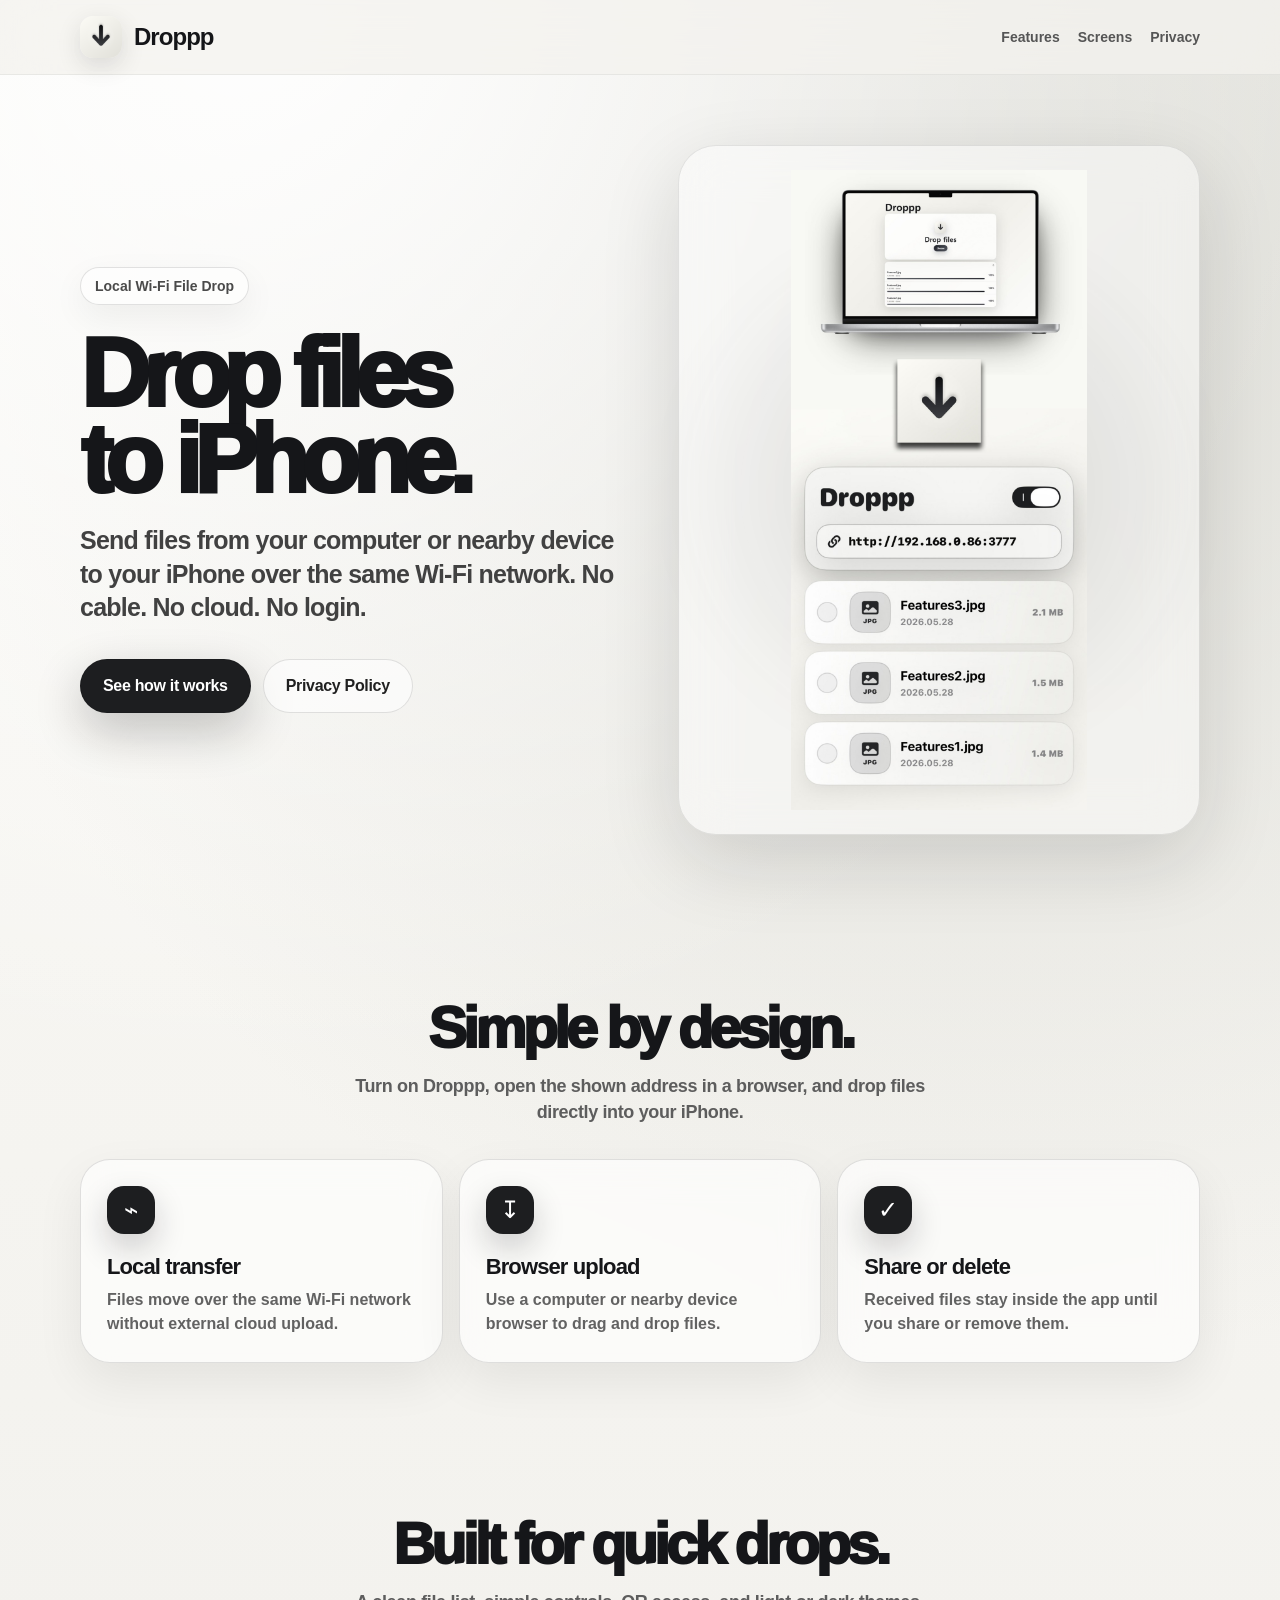
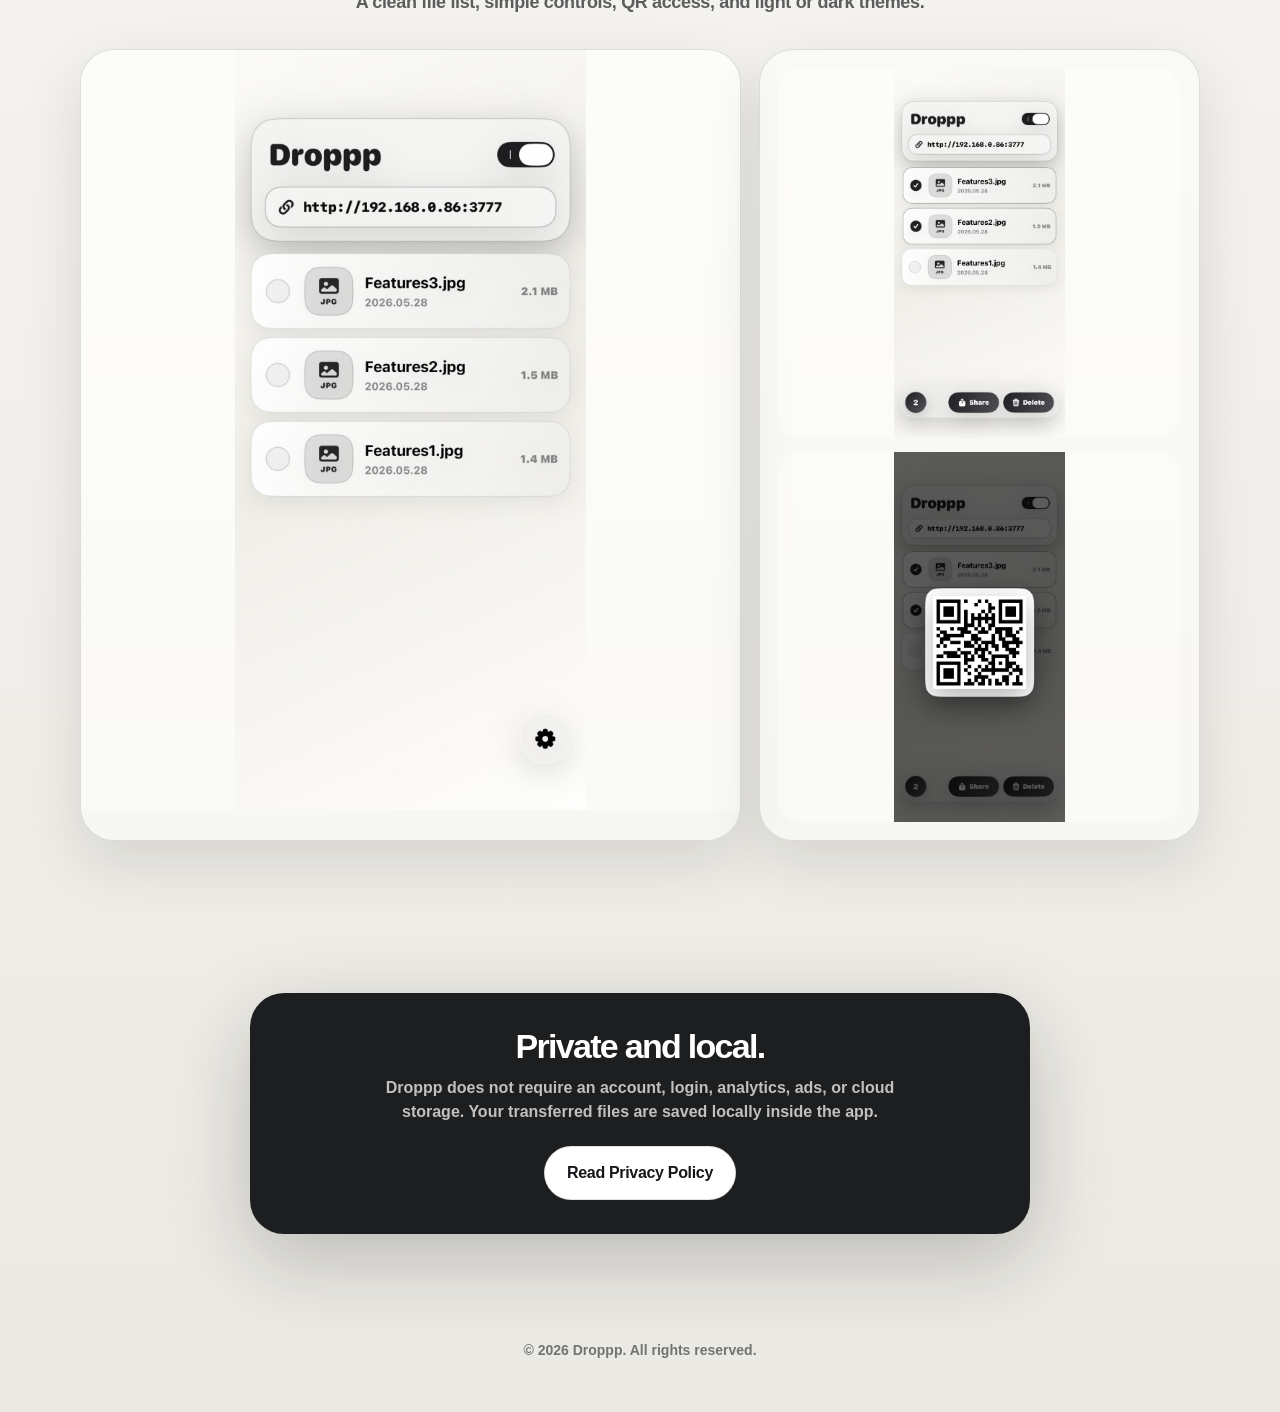
==== index.html @ 36c91e5b "Add files via upload" ====
<!DOCTYPE html>
<html lang="en">
<head>
  <meta charset="UTF-8" />
  <meta name="viewport" content="width=device-width, initial-scale=1.0" />
  <title>Droppp - Local Wi-Fi File Drop</title>
  <meta name="description" content="Droppp lets you drop files from your computer to your iPhone over local Wi-Fi. No cable, no cloud, no login." />
  <link rel="icon" href="favicon.png" />
  <style>
    :root {
      --bg: #f3f2ee;
      --ink: #151619;
      --muted: #737373;
      --card: rgba(255,255,255,.62);
      --line: rgba(20,20,20,.12);
      --shadow: 0 26px 80px rgba(20,20,20,.14);
      --dark: #1d1e20;
    }

    * {
      box-sizing: border-box;
    }

    body {
      margin: 0;
      font-family: -apple-system, BlinkMacSystemFont, "SF Pro Display", "Segoe UI", sans-serif;
      color: var(--ink);
      background:
        radial-gradient(circle at 20% 0%, rgba(255,255,255,.95), transparent 34%),
        radial-gradient(circle at 80% 8%, rgba(218,218,212,.9), transparent 38%),
        linear-gradient(180deg, #faf9f5 0%, var(--bg) 54%, #ebe9e3 100%);
      overflow-x: hidden;
    }

    a {
      color: inherit;
      text-decoration: none;
    }

    .wrap {
      width: min(1120px, calc(100% - 36px));
      margin: 0 auto;
    }

    header {
      position: sticky;
      top: 0;
      z-index: 10;
      backdrop-filter: blur(24px);
      background: rgba(243,242,238,.74);
      border-bottom: 1px solid rgba(20,20,20,.06);
    }

    .nav {
      height: 74px;
      display: flex;
      align-items: center;
      justify-content: space-between;
    }

    .brand {
      display: flex;
      align-items: center;
      gap: 12px;
      font-weight: 900;
      letter-spacing: -0.04em;
      font-size: 24px;
    }

    .brand img {
      width: 42px;
      height: 42px;
      border-radius: 13px;
      box-shadow: 0 8px 24px rgba(0,0,0,.12);
    }

    .navlinks {
      display: flex;
      gap: 18px;
      color: #555;
      font-size: 14px;
      font-weight: 700;
    }

    .hero {
      min-height: calc(100vh - 74px);
      display: grid;
      grid-template-columns: 1.02fr .98fr;
      align-items: center;
      gap: 54px;
      padding: 70px 0 88px;
    }

    .badge {
      display: inline-flex;
      align-items: center;
      gap: 8px;
      padding: 10px 14px;
      border: 1px solid var(--line);
      border-radius: 999px;
      background: rgba(255,255,255,.54);
      box-shadow: 0 12px 34px rgba(0,0,0,.06);
      color: #4a4a4a;
      font-weight: 800;
      font-size: 14px;
    }

    h1 {
      margin: 26px 0 20px;
      font-size: clamp(48px, 8vw, 96px);
      line-height: .9;
      letter-spacing: -0.08em;
      font-weight: 950;
    }

    .lead {
      margin: 0;
      max-width: 570px;
      font-size: clamp(19px, 2.3vw, 25px);
      line-height: 1.35;
      letter-spacing: -0.03em;
      color: #414141;
      font-weight: 760;
    }

    .hero-actions {
      display: flex;
      flex-wrap: wrap;
      gap: 12px;
      margin-top: 34px;
    }

    .button {
      display: inline-flex;
      align-items: center;
      justify-content: center;
      min-height: 54px;
      padding: 0 22px;
      border-radius: 999px;
      font-weight: 900;
      letter-spacing: -0.02em;
      border: 1px solid var(--line);
    }

    .button.primary {
      background: var(--dark);
      color: white;
      box-shadow: 0 18px 48px rgba(20,20,20,.24);
    }

    .button.secondary {
      background: rgba(255,255,255,.58);
      color: #202020;
    }

    .device-card {
      position: relative;
      border-radius: 38px;
      background: rgba(255,255,255,.42);
      border: 1px solid rgba(20,20,20,.1);
      box-shadow: var(--shadow);
      padding: 24px;
      backdrop-filter: blur(24px);
    }

    .device-card::before {
      content: "";
      position: absolute;
      inset: -24px;
      background: radial-gradient(circle, rgba(40,40,40,.13), transparent 60%);
      z-index: -1;
      filter: blur(18px);
    }

    .device-card img {
      display: block;
      width: 100%;
      max-height: 640px;
      object-fit: contain;
      border-radius: 28px;
    }

    .section {
      padding: 76px 0;
    }

    .section-title {
      margin: 0 0 16px;
      text-align: center;
      font-size: clamp(34px, 5vw, 58px);
      line-height: 1;
      letter-spacing: -0.07em;
      font-weight: 950;
    }

    .section-sub {
      margin: 0 auto 34px;
      text-align: center;
      max-width: 620px;
      color: #5d5d5d;
      font-size: 18px;
      line-height: 1.45;
      font-weight: 650;
      letter-spacing: -0.02em;
    }

    .features {
      display: grid;
      grid-template-columns: repeat(3, 1fr);
      gap: 16px;
      margin-top: 34px;
    }

    .feature {
      padding: 26px;
      border-radius: 30px;
      background: var(--card);
      border: 1px solid var(--line);
      box-shadow: 0 18px 48px rgba(0,0,0,.07);
      backdrop-filter: blur(18px);
    }

    .feature .icon {
      width: 48px;
      height: 48px;
      display: grid;
      place-items: center;
      border-radius: 17px;
      background: var(--dark);
      color: white;
      font-size: 24px;
      margin-bottom: 20px;
      box-shadow: 0 14px 32px rgba(20,20,20,.2);
    }

    .feature h3 {
      margin: 0 0 8px;
      font-size: 22px;
      letter-spacing: -0.04em;
    }

    .feature p {
      margin: 0;
      color: #626262;
      line-height: 1.48;
      font-weight: 600;
    }

    .showcase {
      display: grid;
      grid-template-columns: 1.2fr .8fr;
      gap: 18px;
      align-items: stretch;
    }

    .showcase-main,
    .phone-stack {
      border-radius: 34px;
      background: rgba(255,255,255,.54);
      border: 1px solid var(--line);
      box-shadow: 0 22px 60px rgba(0,0,0,.11);
      overflow: hidden;
    }

    .showcase-main img {
      display: block;
      width: 100%;
      height: auto;
      max-height: 760px;
      object-fit: contain;
      object-position: center;
      background: rgba(255,255,255,.38);
    }

    .phone-stack {
      padding: 18px;
      display: grid;
      gap: 14px;
    }

    .phone-stack img {
      width: 100%;
      height: auto;
      max-height: 370px;
      object-fit: contain;
      object-position: center;
      border-radius: 24px;
      display: block;
      background: rgba(255,255,255,.38);
    }

    .privacy-card {
      max-width: 780px;
      margin: 0 auto;
      padding: 34px;
      border-radius: 34px;
      background: var(--dark);
      color: white;
      text-align: center;
      box-shadow: 0 26px 80px rgba(20,20,20,.22);
    }

    .privacy-card h2 {
      margin: 0 0 10px;
      font-size: 34px;
      letter-spacing: -0.05em;
    }

    .privacy-card p {
      margin: 0 auto 22px;
      color: rgba(255,255,255,.72);
      max-width: 560px;
      line-height: 1.5;
      font-weight: 650;
    }

    .privacy-card .button {
      background: white;
      color: #151619;
    }

    footer {
      padding: 32px 0 54px;
      color: #737373;
      text-align: center;
      font-weight: 650;
      font-size: 14px;
    }

    @media (max-width: 860px) {
      .hero,
      .showcase {
        grid-template-columns: 1fr;
      }

      .hero {
        padding: 44px 0 58px;
        gap: 28px;
      }

      .device-card {
        padding: 14px;
        border-radius: 28px;
      }

      .device-card img {
        max-height: 520px;
        border-radius: 22px;
      }

      .features {
        grid-template-columns: 1fr;
      }

      .showcase-main,
      .phone-stack {
        border-radius: 28px;
      }

      .showcase-main img {
        max-height: 620px;
      }

      .phone-stack {
        padding: 12px;
      }

      .phone-stack img {
        max-height: 320px;
        border-radius: 20px;
      }

      .navlinks {
        display: none;
      }
    }

    @media (max-width: 520px) {
      .wrap {
        width: min(100% - 24px, 1120px);
      }

      .nav {
        height: 64px;
      }

      .brand {
        font-size: 22px;
      }

      .brand img {
        width: 38px;
        height: 38px;
      }

      .hero {
        min-height: auto;
      }

      .lead {
        font-size: 18px;
      }

      .hero-actions {
        gap: 10px;
      }

      .button {
        width: 100%;
      }

      .section {
        padding: 52px 0;
      }

      .feature {
        padding: 22px;
        border-radius: 24px;
      }

      .device-card img {
        max-height: 430px;
      }

      .showcase-main img {
        max-height: 520px;
      }

      .phone-stack img {
        max-height: 260px;
      }

      .privacy-card {
        padding: 28px 22px;
        border-radius: 28px;
      }
    }
  </style>
</head>
<body>
  <header>
    <nav class="wrap nav">
      <a class="brand" href="#">
        <img src="app-icon.png" alt="Droppp app icon" />
        <span>Droppp</span>
      </a>
      <div class="navlinks">
        <a href="#features">Features</a>
        <a href="#screens">Screens</a>
        <a href="privacy.html">Privacy</a>
      </div>
    </nav>
  </header>

  <main>
    <section class="wrap hero">
      <div>
        <div class="badge">Local Wi‑Fi File Drop</div>
        <h1>Drop files<br />to iPhone.</h1>
        <p class="lead">Send files from your computer or nearby device to your iPhone over the same Wi‑Fi network. No cable. No cloud. No login.</p>
        <div class="hero-actions">
          <a class="button primary" href="#screens">See how it works</a>
          <a class="button secondary" href="privacy.html">Privacy Policy</a>
        </div>
      </div>
      <div class="device-card">
        <img src="main.jpg" alt="Droppp web browser to iPhone transfer preview" />
      </div>
    </section>

    <section id="features" class="wrap section">
      <h2 class="section-title">Simple by design.</h2>
      <p class="section-sub">Turn on Droppp, open the shown address in a browser, and drop files directly into your iPhone.</p>

      <div class="features">
        <article class="feature">
          <div class="icon">⌁</div>
          <h3>Local transfer</h3>
          <p>Files move over the same Wi‑Fi network without external cloud upload.</p>
        </article>
        <article class="feature">
          <div class="icon">↧</div>
          <h3>Browser upload</h3>
          <p>Use a computer or nearby device browser to drag and drop files.</p>
        </article>
        <article class="feature">
          <div class="icon">✓</div>
          <h3>Share or delete</h3>
          <p>Received files stay inside the app until you share or remove them.</p>
        </article>
      </div>
    </section>

    <section id="screens" class="wrap section">
      <h2 class="section-title">Built for quick drops.</h2>
      <p class="section-sub">A clean file list, simple controls, QR access, and light or dark themes.</p>

      <div class="showcase">
        <div class="showcase-main">
          <img src="iphone2.jpg" alt="Droppp light theme file list" />
        </div>
        <div class="phone-stack">
          <img src="iphone3.jpg" alt="Droppp selected files actions" />
          <img src="iphone4.jpg" alt="Droppp QR code view" />
        </div>
      </div>
    </section>

    <section class="wrap section">
      <div class="privacy-card">
        <h2>Private and local.</h2>
        <p>Droppp does not require an account, login, analytics, ads, or cloud storage. Your transferred files are saved locally inside the app.</p>
        <a class="button" href="privacy.html">Read Privacy Policy</a>
      </div>
    </section>
  </main>

  <footer>
    © 2026 Droppp. All rights reserved.
  </footer>
</body>
</html>
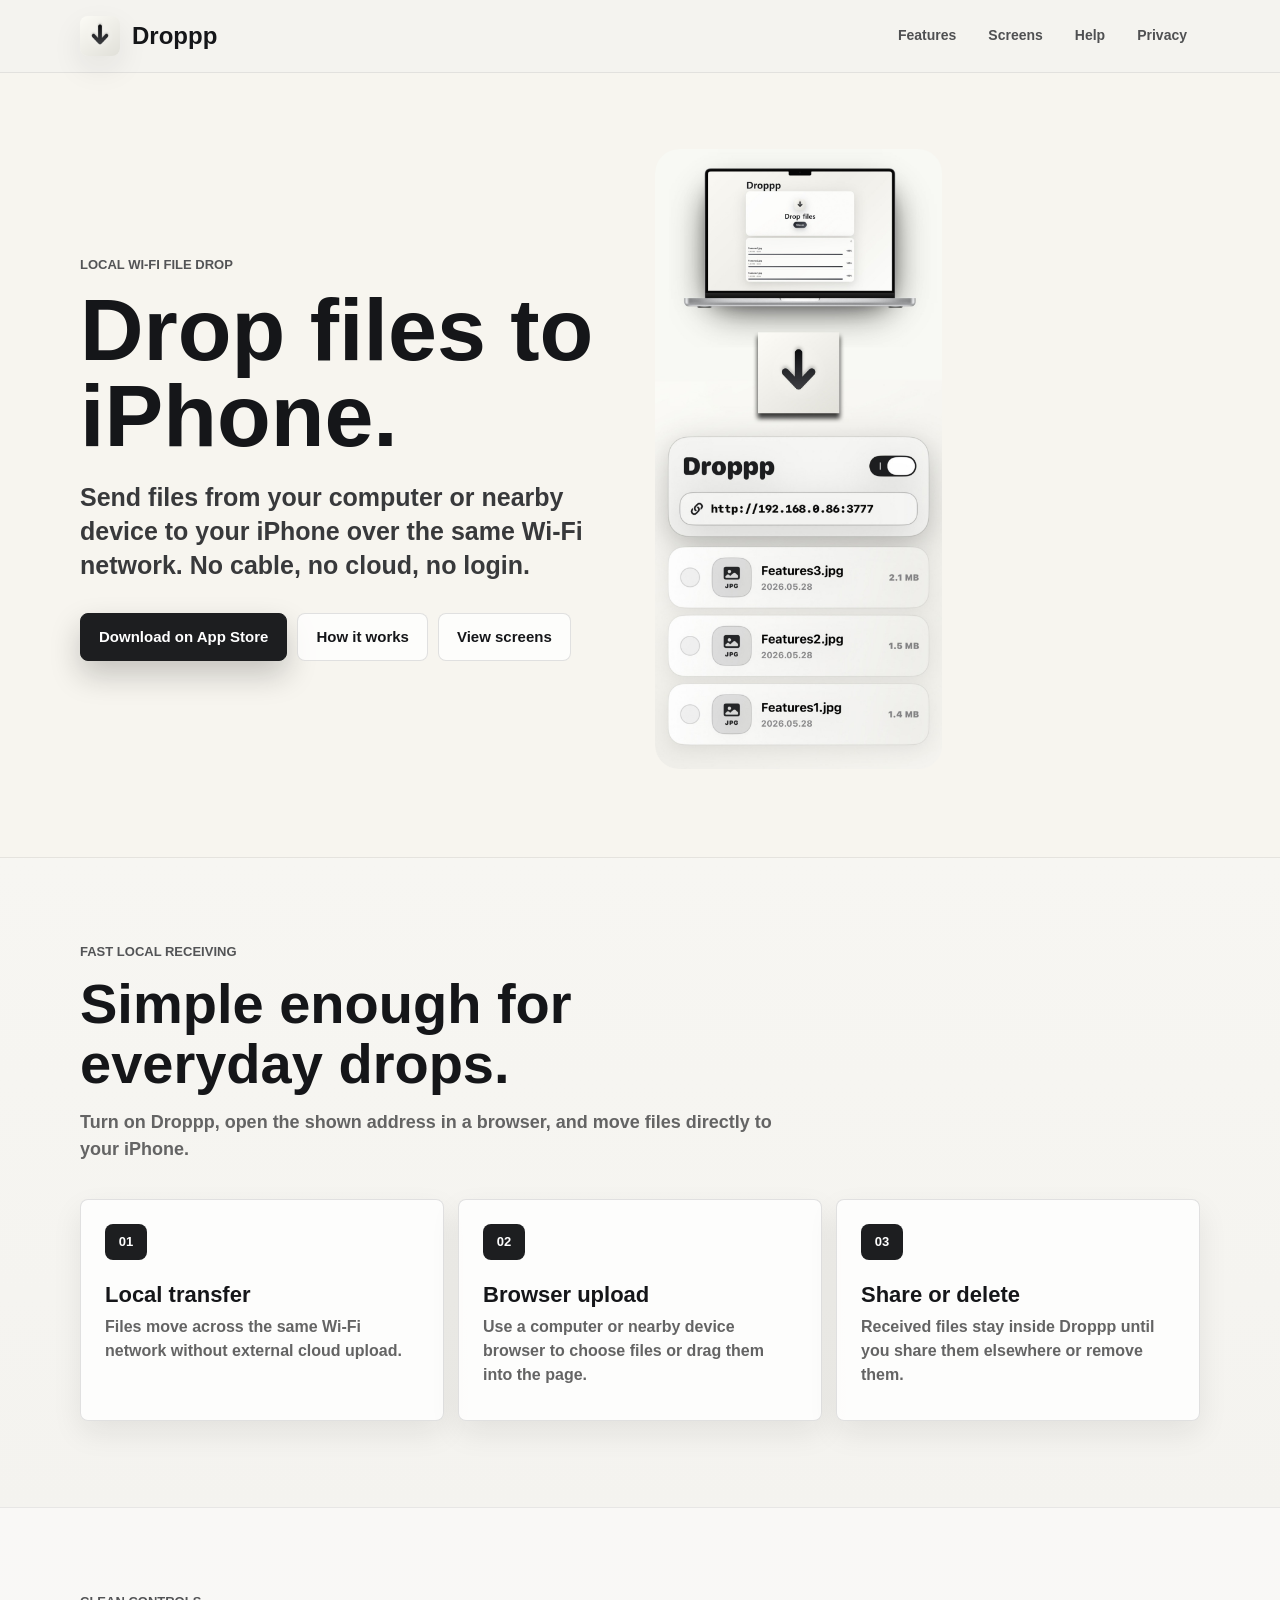
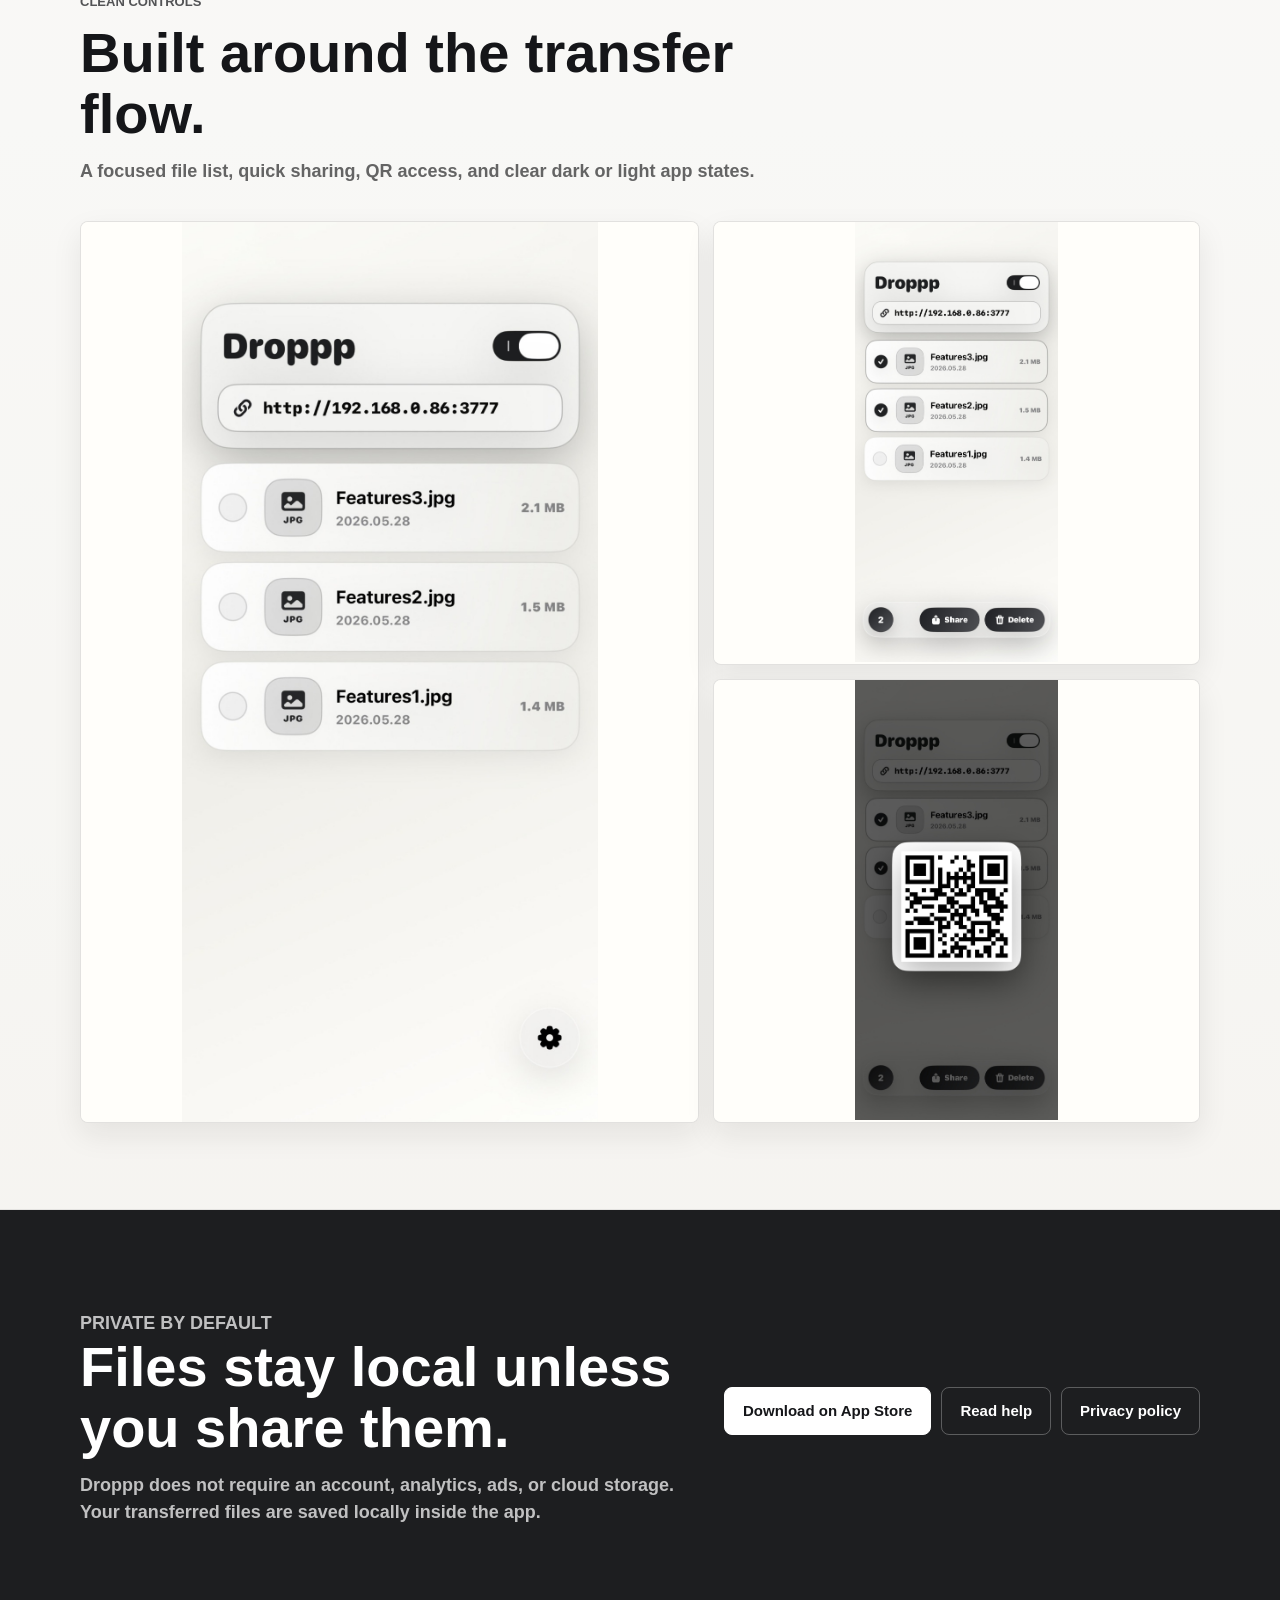
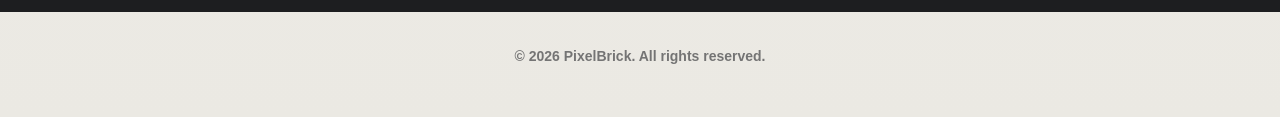
==== commit 48a32e8c: "Add files via upload" ====
--- a/index.html
+++ b/index.html
@@ -6,517 +6,113 @@
   <title>Droppp - Local Wi-Fi File Drop</title>
   <meta name="description" content="Droppp lets you drop files from your computer to your iPhone over local Wi-Fi. No cable, no cloud, no login." />
   <link rel="icon" href="favicon.png" />
-  <style>
-    :root {
-      --bg: #f3f2ee;
-      --ink: #151619;
-      --muted: #737373;
-      --card: rgba(255,255,255,.62);
-      --line: rgba(20,20,20,.12);
-      --shadow: 0 26px 80px rgba(20,20,20,.14);
-      --dark: #1d1e20;
-    }
-
-    * {
-      box-sizing: border-box;
-    }
-
-    body {
-      margin: 0;
-      font-family: -apple-system, BlinkMacSystemFont, "SF Pro Display", "Segoe UI", sans-serif;
-      color: var(--ink);
-      background:
-        radial-gradient(circle at 20% 0%, rgba(255,255,255,.95), transparent 34%),
-        radial-gradient(circle at 80% 8%, rgba(218,218,212,.9), transparent 38%),
-        linear-gradient(180deg, #faf9f5 0%, var(--bg) 54%, #ebe9e3 100%);
-      overflow-x: hidden;
-    }
-
-    a {
-      color: inherit;
-      text-decoration: none;
-    }
-
-    .wrap {
-      width: min(1120px, calc(100% - 36px));
-      margin: 0 auto;
-    }
-
-    header {
-      position: sticky;
-      top: 0;
-      z-index: 10;
-      backdrop-filter: blur(24px);
-      background: rgba(243,242,238,.74);
-      border-bottom: 1px solid rgba(20,20,20,.06);
-    }
-
-    .nav {
-      height: 74px;
-      display: flex;
-      align-items: center;
-      justify-content: space-between;
-    }
-
-    .brand {
-      display: flex;
-      align-items: center;
-      gap: 12px;
-      font-weight: 900;
-      letter-spacing: -0.04em;
-      font-size: 24px;
-    }
-
-    .brand img {
-      width: 42px;
-      height: 42px;
-      border-radius: 13px;
-      box-shadow: 0 8px 24px rgba(0,0,0,.12);
-    }
-
-    .navlinks {
-      display: flex;
-      gap: 18px;
-      color: #555;
-      font-size: 14px;
-      font-weight: 700;
-    }
-
-    .hero {
-      min-height: calc(100vh - 74px);
-      display: grid;
-      grid-template-columns: 1.02fr .98fr;
-      align-items: center;
-      gap: 54px;
-      padding: 70px 0 88px;
-    }
-
-    .badge {
-      display: inline-flex;
-      align-items: center;
-      gap: 8px;
-      padding: 10px 14px;
-      border: 1px solid var(--line);
-      border-radius: 999px;
-      background: rgba(255,255,255,.54);
-      box-shadow: 0 12px 34px rgba(0,0,0,.06);
-      color: #4a4a4a;
-      font-weight: 800;
-      font-size: 14px;
-    }
-
-    h1 {
-      margin: 26px 0 20px;
-      font-size: clamp(48px, 8vw, 96px);
-      line-height: .9;
-      letter-spacing: -0.08em;
-      font-weight: 950;
-    }
-
-    .lead {
-      margin: 0;
-      max-width: 570px;
-      font-size: clamp(19px, 2.3vw, 25px);
-      line-height: 1.35;
-      letter-spacing: -0.03em;
-      color: #414141;
-      font-weight: 760;
-    }
-
-    .hero-actions {
-      display: flex;
-      flex-wrap: wrap;
-      gap: 12px;
-      margin-top: 34px;
-    }
-
-    .button {
-      display: inline-flex;
-      align-items: center;
-      justify-content: center;
-      min-height: 54px;
-      padding: 0 22px;
-      border-radius: 999px;
-      font-weight: 900;
-      letter-spacing: -0.02em;
-      border: 1px solid var(--line);
-    }
-
-    .button.primary {
-      background: var(--dark);
-      color: white;
-      box-shadow: 0 18px 48px rgba(20,20,20,.24);
-    }
-
-    .button.secondary {
-      background: rgba(255,255,255,.58);
-      color: #202020;
-    }
-
-    .device-card {
-      position: relative;
-      border-radius: 38px;
-      background: rgba(255,255,255,.42);
-      border: 1px solid rgba(20,20,20,.1);
-      box-shadow: var(--shadow);
-      padding: 24px;
-      backdrop-filter: blur(24px);
-    }
-
-    .device-card::before {
-      content: "";
-      position: absolute;
-      inset: -24px;
-      background: radial-gradient(circle, rgba(40,40,40,.13), transparent 60%);
-      z-index: -1;
-      filter: blur(18px);
-    }
-
-    .device-card img {
-      display: block;
-      width: 100%;
-      max-height: 640px;
-      object-fit: contain;
-      border-radius: 28px;
-    }
-
-    .section {
-      padding: 76px 0;
-    }
-
-    .section-title {
-      margin: 0 0 16px;
-      text-align: center;
-      font-size: clamp(34px, 5vw, 58px);
-      line-height: 1;
-      letter-spacing: -0.07em;
-      font-weight: 950;
-    }
-
-    .section-sub {
-      margin: 0 auto 34px;
-      text-align: center;
-      max-width: 620px;
-      color: #5d5d5d;
-      font-size: 18px;
-      line-height: 1.45;
-      font-weight: 650;
-      letter-spacing: -0.02em;
-    }
-
-    .features {
-      display: grid;
-      grid-template-columns: repeat(3, 1fr);
-      gap: 16px;
-      margin-top: 34px;
-    }
-
-    .feature {
-      padding: 26px;
-      border-radius: 30px;
-      background: var(--card);
-      border: 1px solid var(--line);
-      box-shadow: 0 18px 48px rgba(0,0,0,.07);
-      backdrop-filter: blur(18px);
-    }
-
-    .feature .icon {
-      width: 48px;
-      height: 48px;
-      display: grid;
-      place-items: center;
-      border-radius: 17px;
-      background: var(--dark);
-      color: white;
-      font-size: 24px;
-      margin-bottom: 20px;
-      box-shadow: 0 14px 32px rgba(20,20,20,.2);
-    }
-
-    .feature h3 {
-      margin: 0 0 8px;
-      font-size: 22px;
-      letter-spacing: -0.04em;
-    }
-
-    .feature p {
-      margin: 0;
-      color: #626262;
-      line-height: 1.48;
-      font-weight: 600;
-    }
-
-    .showcase {
-      display: grid;
-      grid-template-columns: 1.2fr .8fr;
-      gap: 18px;
-      align-items: stretch;
-    }
-
-    .showcase-main,
-    .phone-stack {
-      border-radius: 34px;
-      background: rgba(255,255,255,.54);
-      border: 1px solid var(--line);
-      box-shadow: 0 22px 60px rgba(0,0,0,.11);
-      overflow: hidden;
-    }
-
-    .showcase-main img {
-      display: block;
-      width: 100%;
-      height: auto;
-      max-height: 760px;
-      object-fit: contain;
-      object-position: center;
-      background: rgba(255,255,255,.38);
-    }
-
-    .phone-stack {
-      padding: 18px;
-      display: grid;
-      gap: 14px;
-    }
-
-    .phone-stack img {
-      width: 100%;
-      height: auto;
-      max-height: 370px;
-      object-fit: contain;
-      object-position: center;
-      border-radius: 24px;
-      display: block;
-      background: rgba(255,255,255,.38);
-    }
-
-    .privacy-card {
-      max-width: 780px;
-      margin: 0 auto;
-      padding: 34px;
-      border-radius: 34px;
-      background: var(--dark);
-      color: white;
-      text-align: center;
-      box-shadow: 0 26px 80px rgba(20,20,20,.22);
-    }
-
-    .privacy-card h2 {
-      margin: 0 0 10px;
-      font-size: 34px;
-      letter-spacing: -0.05em;
-    }
-
-    .privacy-card p {
-      margin: 0 auto 22px;
-      color: rgba(255,255,255,.72);
-      max-width: 560px;
-      line-height: 1.5;
-      font-weight: 650;
-    }
-
-    .privacy-card .button {
-      background: white;
-      color: #151619;
-    }
-
-    footer {
-      padding: 32px 0 54px;
-      color: #737373;
-      text-align: center;
-      font-weight: 650;
-      font-size: 14px;
-    }
-
-    @media (max-width: 860px) {
-      .hero,
-      .showcase {
-        grid-template-columns: 1fr;
-      }
-
-      .hero {
-        padding: 44px 0 58px;
-        gap: 28px;
-      }
-
-      .device-card {
-        padding: 14px;
-        border-radius: 28px;
-      }
-
-      .device-card img {
-        max-height: 520px;
-        border-radius: 22px;
-      }
-
-      .features {
-        grid-template-columns: 1fr;
-      }
-
-      .showcase-main,
-      .phone-stack {
-        border-radius: 28px;
-      }
-
-      .showcase-main img {
-        max-height: 620px;
-      }
-
-      .phone-stack {
-        padding: 12px;
-      }
-
-      .phone-stack img {
-        max-height: 320px;
-        border-radius: 20px;
-      }
-
-      .navlinks {
-        display: none;
-      }
-    }
-
-    @media (max-width: 520px) {
-      .wrap {
-        width: min(100% - 24px, 1120px);
-      }
-
-      .nav {
-        height: 64px;
-      }
-
-      .brand {
-        font-size: 22px;
-      }
-
-      .brand img {
-        width: 38px;
-        height: 38px;
-      }
-
-      .hero {
-        min-height: auto;
-      }
-
-      .lead {
-        font-size: 18px;
-      }
-
-      .hero-actions {
-        gap: 10px;
-      }
-
-      .button {
-        width: 100%;
-      }
-
-      .section {
-        padding: 52px 0;
-      }
-
-      .feature {
-        padding: 22px;
-        border-radius: 24px;
-      }
-
-      .device-card img {
-        max-height: 430px;
-      }
-
-      .showcase-main img {
-        max-height: 520px;
-      }
-
-      .phone-stack img {
-        max-height: 260px;
-      }
-
-      .privacy-card {
-        padding: 28px 22px;
-        border-radius: 28px;
-      }
-    }
-  </style>
+  <link rel="stylesheet" href="styles.css" />
 </head>
 <body>
-  <header>
-    <nav class="wrap nav">
-      <a class="brand" href="#">
-        <img src="app-icon.png" alt="Droppp app icon" />
+  <header class="site-header">
+    <nav class="container nav" aria-label="Primary navigation">
+      <a class="brand" href="index.html" aria-label="Droppp home">
+        <img src="app-icon.png" alt="" />
         <span>Droppp</span>
       </a>
       <div class="navlinks">
         <a href="#features">Features</a>
         <a href="#screens">Screens</a>
+        <a href="help.html">Help</a>
         <a href="privacy.html">Privacy</a>
       </div>
     </nav>
   </header>
 
   <main>
-    <section class="wrap hero">
-      <div>
-        <div class="badge">Local Wi‑Fi File Drop</div>
-        <h1>Drop files<br />to iPhone.</h1>
-        <p class="lead">Send files from your computer or nearby device to your iPhone over the same Wi‑Fi network. No cable. No cloud. No login.</p>
-        <div class="hero-actions">
-          <a class="button primary" href="#screens">See how it works</a>
-          <a class="button secondary" href="privacy.html">Privacy Policy</a>
+    <section class="hero-panel">
+      <div class="container hero-grid">
+        <div class="hero-content">
+          <p class="kicker">Local Wi-Fi file drop</p>
+          <h1>Drop files to iPhone.</h1>
+        <p class="lead">Send files from your computer or nearby device to your iPhone over the same Wi-Fi network. No cable, no cloud, no login.</p>
+          <div class="button-row">
+            <a class="button button-primary" href="https://apps.apple.com/app/id6773982595" target="_blank" rel="noopener">Download on App Store</a>
+            <a class="button button-secondary" href="help.html">How it works</a>
+            <a class="button button-secondary" href="#screens">View screens</a>
+          </div>
         </div>
-      </div>
-      <div class="device-card">
-        <img src="main.jpg" alt="Droppp web browser to iPhone transfer preview" />
+        <figure class="hero-media">
+          <img src="main.jpg" alt="Droppp browser and iPhone transfer preview" />
+        </figure>
       </div>
     </section>
 
-    <section id="features" class="wrap section">
-      <h2 class="section-title">Simple by design.</h2>
-      <p class="section-sub">Turn on Droppp, open the shown address in a browser, and drop files directly into your iPhone.</p>
+    <section id="features" class="section">
+      <div class="container">
+        <div class="section-header">
+          <p class="eyebrow">Fast local receiving</p>
+          <h2>Simple enough for everyday drops.</h2>
+          <p>Turn on Droppp, open the shown address in a browser, and move files directly to your iPhone.</p>
+        </div>
 
-      <div class="features">
-        <article class="feature">
-          <div class="icon">⌁</div>
-          <h3>Local transfer</h3>
-          <p>Files move over the same Wi‑Fi network without external cloud upload.</p>
-        </article>
-        <article class="feature">
-          <div class="icon">↧</div>
-          <h3>Browser upload</h3>
-          <p>Use a computer or nearby device browser to drag and drop files.</p>
-        </article>
-        <article class="feature">
-          <div class="icon">✓</div>
-          <h3>Share or delete</h3>
-          <p>Received files stay inside the app until you share or remove them.</p>
-        </article>
-      </div>
-    </section>
-
-    <section id="screens" class="wrap section">
-      <h2 class="section-title">Built for quick drops.</h2>
-      <p class="section-sub">A clean file list, simple controls, QR access, and light or dark themes.</p>
-
-      <div class="showcase">
-        <div class="showcase-main">
-          <img src="iphone2.jpg" alt="Droppp light theme file list" />
-        </div>
-        <div class="phone-stack">
-          <img src="iphone3.jpg" alt="Droppp selected files actions" />
-          <img src="iphone4.jpg" alt="Droppp QR code view" />
+        <div class="feature-grid">
+          <article class="feature-card">
+            <span class="feature-mark">01</span>
+            <h3>Local transfer</h3>
+            <p>Files move across the same Wi-Fi network without external cloud upload.</p>
+          </article>
+          <article class="feature-card">
+            <span class="feature-mark">02</span>
+            <h3>Browser upload</h3>
+            <p>Use a computer or nearby device browser to choose files or drag them into the page.</p>
+          </article>
+          <article class="feature-card">
+            <span class="feature-mark">03</span>
+            <h3>Share or delete</h3>
+            <p>Received files stay inside Droppp until you share them elsewhere or remove them.</p>
+          </article>
         </div>
       </div>
     </section>
 
-    <section class="wrap section">
-      <div class="privacy-card">
-        <h2>Private and local.</h2>
-        <p>Droppp does not require an account, login, analytics, ads, or cloud storage. Your transferred files are saved locally inside the app.</p>
-        <a class="button" href="privacy.html">Read Privacy Policy</a>
+    <section id="screens" class="section section-tint">
+      <div class="container">
+        <div class="section-header">
+          <p class="eyebrow">Clean controls</p>
+          <h2>Built around the transfer flow.</h2>
+          <p>A focused file list, quick sharing, QR access, and clear dark or light app states.</p>
+        </div>
+
+        <div class="screen-grid">
+          <figure class="screen-frame screen-frame-large">
+            <img src="iphone2.jpg" alt="Droppp light theme file list" />
+          </figure>
+          <figure class="screen-frame">
+            <img src="iphone3.jpg" alt="Droppp selected file actions" />
+          </figure>
+          <figure class="screen-frame">
+            <img src="iphone4.jpg" alt="Droppp QR code view" />
+          </figure>
+        </div>
+      </div>
+    </section>
+
+    <section class="section cta-band">
+      <div class="container cta-content">
+        <div>
+          <p class="eyebrow">Private by default</p>
+          <h2>Files stay local unless you share them.</h2>
+          <p>Droppp does not require an account, analytics, ads, or cloud storage. Your transferred files are saved locally inside the app.</p>
+        </div>
+        <div class="button-row cta-actions">
+          <a class="button button-light" href="https://apps.apple.com/app/id6773982595" target="_blank" rel="noopener">Download on App Store</a>
+          <a class="button button-dark-outline" href="help.html">Read help</a>
+          <a class="button button-dark-outline" href="privacy.html">Privacy policy</a>
+        </div>
       </div>
     </section>
   </main>
 
-  <footer>
-    © 2026 Droppp. All rights reserved.
+  <footer class="site-footer">
+    <div class="container">
+      &copy; 2026 PixelBrick. All rights reserved.
+    </div>
   </footer>
 </body>
 </html>
--- a/styles.css
+++ b/styles.css
@@ -0,0 +1,691 @@
+:root {
+  --bg: #f3f2ee;
+  --bg-deep: #ebe9e3;
+  --ink: #151619;
+  --muted: #646464;
+  --soft: #ddd9cf;
+  --surface: rgba(255, 255, 255, .78);
+  --surface-strong: #fffefa;
+  --line: rgba(21, 22, 25, .12);
+  --shadow: 0 20px 54px rgba(21, 22, 25, .12);
+  --shadow-soft: 0 12px 30px rgba(21, 22, 25, .08);
+  --dark: #1d1e20;
+}
+
+* {
+  box-sizing: border-box;
+}
+
+html {
+  scroll-behavior: smooth;
+  -webkit-text-size-adjust: 100%;
+}
+
+body {
+  margin: 0;
+  color: var(--ink);
+  background: linear-gradient(180deg, #fbfaf6 0%, var(--bg) 52%, var(--bg-deep) 100%);
+  font-family: -apple-system, BlinkMacSystemFont, "SF Pro Display", "Segoe UI", sans-serif;
+  line-height: 1.5;
+  letter-spacing: 0;
+  overflow-x: hidden;
+}
+
+img {
+  max-width: 100%;
+}
+
+a {
+  color: inherit;
+  text-decoration: none;
+}
+
+h1,
+h2,
+h3,
+p,
+a {
+  overflow-wrap: break-word;
+  letter-spacing: 0;
+}
+
+.container {
+  width: min(1120px, calc(100% - 40px));
+  margin: 0 auto;
+}
+
+.site-header {
+  position: sticky;
+  top: 0;
+  z-index: 20;
+  border-bottom: 1px solid rgba(21, 22, 25, .08);
+  background: rgba(243, 242, 238, .92);
+  backdrop-filter: blur(18px);
+}
+
+.nav {
+  display: flex;
+  min-height: 72px;
+  align-items: center;
+  justify-content: space-between;
+  flex-wrap: wrap;
+  gap: 16px;
+  padding: 12px 0;
+}
+
+.brand {
+  display: inline-flex;
+  align-items: center;
+  gap: 12px;
+  flex: 0 0 auto;
+  font-size: 24px;
+  font-weight: 900;
+  line-height: 1;
+  white-space: nowrap;
+}
+
+.brand img {
+  width: 40px;
+  height: 40px;
+  border-radius: 8px;
+  box-shadow: var(--shadow-soft);
+}
+
+.navlinks {
+  display: flex;
+  flex-wrap: wrap;
+  justify-content: flex-end;
+  gap: 6px;
+}
+
+.navlinks a {
+  display: inline-flex;
+  min-height: 38px;
+  align-items: center;
+  justify-content: center;
+  border: 1px solid transparent;
+  border-radius: 8px;
+  padding: 0 12px;
+  color: #4f5052;
+  font-size: 14px;
+  font-weight: 750;
+  line-height: 1.1;
+}
+
+.navlinks a:hover,
+.navlinks a:focus-visible,
+.navlinks a.is-active {
+  border-color: var(--line);
+  background: rgba(255, 255, 255, .82);
+  color: var(--ink);
+  outline: none;
+}
+
+.hero-panel {
+  position: relative;
+  overflow: hidden;
+  border-bottom: 1px solid rgba(21, 22, 25, .08);
+  background: #f7f5ef;
+}
+
+.hero-grid {
+  display: grid;
+  grid-template-columns: minmax(0, .98fr) minmax(320px, 1.02fr);
+  min-height: min(760px, calc(100svh - 72px));
+  align-items: center;
+  gap: 52px;
+  padding: 76px 0 88px;
+}
+
+.hero-media {
+  margin: 0;
+  overflow: hidden;
+  border-radius: 24px;
+}
+
+.hero-media img {
+  display: block;
+  width: auto;
+  max-width: 100%;
+  height: auto;
+  max-height: min(620px, 72svh);
+  border-radius: 24px;
+  object-fit: contain;
+}
+
+.hero-content {
+  width: 100%;
+}
+
+.kicker,
+.eyebrow {
+  margin: 0 0 14px;
+  color: #535456;
+  font-size: 13px;
+  font-weight: 850;
+  line-height: 1.2;
+  text-transform: uppercase;
+}
+
+.hero-content h1,
+.page-title h1,
+.help-hero h1 {
+  margin: 0;
+  font-size: clamp(46px, 7vw, 88px);
+  font-weight: 900;
+  line-height: .98;
+}
+
+.lead {
+  max-width: 600px;
+  margin: 22px 0 0;
+  color: #38393b;
+  font-size: clamp(19px, 2.2vw, 25px);
+  font-weight: 650;
+  line-height: 1.35;
+}
+
+.button-row {
+  display: flex;
+  flex-wrap: wrap;
+  align-items: center;
+  gap: 10px;
+  margin-top: 30px;
+}
+
+.button {
+  display: inline-flex;
+  min-height: 48px;
+  max-width: 100%;
+  align-items: center;
+  justify-content: center;
+  border: 1px solid var(--line);
+  border-radius: 8px;
+  padding: 12px 18px;
+  font-size: 15px;
+  font-weight: 850;
+  line-height: 1.15;
+  text-align: center;
+  transition: transform .16s ease, box-shadow .16s ease, background .16s ease;
+}
+
+.button:hover,
+.button:focus-visible {
+  transform: translateY(-1px);
+  outline: none;
+}
+
+.button-primary {
+  border-color: var(--dark);
+  background: var(--dark);
+  color: #fff;
+  box-shadow: 0 14px 30px rgba(21, 22, 25, .22);
+}
+
+.button-secondary {
+  background: rgba(255, 255, 255, .74);
+  color: var(--ink);
+}
+
+.button-light {
+  border-color: #fff;
+  background: #fff;
+  color: var(--ink);
+}
+
+.button-dark-outline {
+  border-color: rgba(255, 255, 255, .28);
+  background: transparent;
+  color: #fff;
+}
+
+.section {
+  padding: 86px 0;
+}
+
+.section-tint {
+  border-top: 1px solid rgba(21, 22, 25, .08);
+  border-bottom: 1px solid rgba(21, 22, 25, .08);
+  background: rgba(255, 255, 255, .42);
+}
+
+.section-header {
+  max-width: 720px;
+  margin: 0 0 36px;
+}
+
+.section-header h2,
+.cta-content h2,
+.notes-grid h2,
+.legal-copy h2 {
+  margin: 0;
+  font-weight: 900;
+  line-height: 1.08;
+}
+
+.section-header h2,
+.cta-content h2 {
+  font-size: clamp(32px, 5vw, 56px);
+}
+
+.section-header p:not(.eyebrow),
+.cta-content p,
+.notes-grid p {
+  margin: 14px 0 0;
+  color: var(--muted);
+  font-size: 18px;
+  font-weight: 560;
+  line-height: 1.5;
+}
+
+.feature-grid {
+  display: grid;
+  grid-template-columns: repeat(3, minmax(0, 1fr));
+  gap: 14px;
+}
+
+.feature-card {
+  min-height: 222px;
+  border: 1px solid var(--line);
+  border-radius: 8px;
+  padding: 24px;
+  background: var(--surface);
+  box-shadow: var(--shadow-soft);
+}
+
+.feature-mark {
+  display: inline-flex;
+  min-width: 42px;
+  height: 36px;
+  align-items: center;
+  justify-content: center;
+  border-radius: 8px;
+  background: var(--dark);
+  color: #fff;
+  font-size: 13px;
+  font-weight: 850;
+}
+
+.feature-card h3 {
+  margin: 22px 0 8px;
+  font-size: 22px;
+  font-weight: 880;
+  line-height: 1.16;
+}
+
+.feature-card p {
+  margin: 0;
+  color: var(--muted);
+  font-size: 16px;
+  font-weight: 560;
+}
+
+.screen-grid {
+  display: grid;
+  grid-template-columns: minmax(0, 1.12fr) minmax(240px, .88fr);
+  gap: 14px;
+}
+
+.screen-frame {
+  display: flex;
+  min-height: 0;
+  margin: 0;
+  overflow: hidden;
+  border: 1px solid var(--line);
+  border-radius: 8px;
+  background: var(--surface-strong);
+  box-shadow: var(--shadow-soft);
+}
+
+.screen-frame-large {
+  grid-row: span 2;
+}
+
+.screen-frame img {
+  display: block;
+  width: 100%;
+  height: auto;
+  max-height: 440px;
+  object-fit: contain;
+  background: var(--surface-strong);
+}
+
+.screen-frame-large img {
+  max-height: 900px;
+}
+
+.cta-band {
+  background: var(--dark);
+  color: #fff;
+}
+
+.cta-content {
+  display: grid;
+  grid-template-columns: minmax(0, 1fr) auto;
+  align-items: center;
+  gap: 28px;
+}
+
+.cta-content .eyebrow,
+.cta-content p {
+  color: rgba(255, 255, 255, .72);
+}
+
+.cta-content p {
+  max-width: 680px;
+}
+
+.cta-actions {
+  justify-content: flex-end;
+  margin-top: 0;
+}
+
+.site-footer {
+  padding: 34px 0 50px;
+  color: #747474;
+  font-size: 14px;
+  font-weight: 700;
+  text-align: center;
+}
+
+.page-main {
+  padding-bottom: 78px;
+}
+
+.page-title {
+  padding: 72px 0 28px;
+}
+
+.page-title h1 {
+  max-width: 800px;
+}
+
+.page-title p:not(.kicker) {
+  max-width: 680px;
+  margin: 18px 0 0;
+  color: var(--muted);
+  font-size: 19px;
+  font-weight: 650;
+}
+
+.legal-copy {
+  width: min(860px, calc(100% - 40px));
+  border: 1px solid var(--line);
+  border-radius: 8px;
+  padding: 42px;
+  background: var(--surface);
+  box-shadow: var(--shadow-soft);
+}
+
+.legal-copy h2 {
+  margin-top: 34px;
+  font-size: 24px;
+}
+
+.legal-copy h2:first-of-type {
+  margin-top: 26px;
+}
+
+.legal-copy p {
+  margin: 0 0 14px;
+  color: #444548;
+  font-size: 16px;
+  font-weight: 520;
+}
+
+.legal-copy a {
+  font-weight: 850;
+  text-decoration: underline;
+  text-underline-offset: 3px;
+}
+
+.help-hero {
+  padding-top: 78px;
+}
+
+.help-hero-grid {
+  max-width: 760px;
+}
+
+.step-grid {
+  display: grid;
+  gap: 16px;
+}
+
+.step-card {
+  display: grid;
+  grid-template-columns: 64px minmax(0, 1fr);
+  align-items: center;
+  gap: 22px;
+  border: 1px solid var(--line);
+  border-radius: 8px;
+  padding: 18px;
+  background: var(--surface);
+  box-shadow: var(--shadow-soft);
+}
+
+.step-number {
+  display: inline-flex;
+  width: 56px;
+  height: 56px;
+  align-items: center;
+  justify-content: center;
+  border-radius: 50%;
+  background: var(--dark);
+  color: #fff;
+  font-size: 24px;
+  font-weight: 900;
+  line-height: 1;
+}
+
+.step-copy h3 {
+  margin: 0 0 8px;
+  font-size: 24px;
+  font-weight: 900;
+  line-height: 1.15;
+}
+
+.step-copy p {
+  margin: 0;
+  color: var(--muted);
+  font-size: 16px;
+  font-weight: 560;
+}
+
+.help-notes {
+  background: #f7f5ef;
+}
+
+.notes-grid {
+  display: grid;
+  grid-template-columns: repeat(2, minmax(0, 1fr));
+  gap: 28px;
+}
+
+.notes-grid article {
+  border-top: 1px solid var(--line);
+  padding-top: 22px;
+}
+
+.notes-grid h2 {
+  font-size: 28px;
+}
+
+@media (max-width: 960px) {
+  .hero-grid {
+    grid-template-columns: 1fr;
+    min-height: auto;
+    gap: 32px;
+    padding: 58px 0 70px;
+  }
+
+  .hero-media img {
+    max-height: min(560px, 70svh);
+  }
+
+  .feature-grid {
+    grid-template-columns: 1fr;
+  }
+
+  .screen-grid {
+    grid-template-columns: repeat(2, minmax(0, 1fr));
+  }
+
+  .screen-frame-large {
+    grid-column: 1 / -1;
+    grid-row: auto;
+  }
+
+  .screen-frame-large img {
+    max-height: 760px;
+  }
+
+  .cta-content {
+    grid-template-columns: 1fr;
+  }
+
+  .cta-actions {
+    justify-content: flex-start;
+  }
+
+  .notes-grid {
+    grid-template-columns: 1fr;
+  }
+}
+
+@media (max-width: 760px) {
+  .container {
+    width: min(1120px, calc(100% - 28px));
+  }
+
+  .nav {
+    min-height: 0;
+    align-items: flex-start;
+    padding: 10px 0 12px;
+  }
+
+  .brand {
+    font-size: 22px;
+  }
+
+  .brand img {
+    width: 36px;
+    height: 36px;
+  }
+
+  .navlinks {
+    width: 100%;
+    justify-content: flex-start;
+  }
+
+  .navlinks a {
+    min-height: 36px;
+    padding: 0 10px;
+    font-size: 13px;
+  }
+
+  .hero-panel {
+    min-height: auto;
+  }
+
+  .hero-media img {
+    width: auto;
+    max-height: min(520px, 68svh);
+  }
+
+  .hero-content {
+    padding: 0;
+  }
+
+  .section {
+    padding: 64px 0;
+  }
+
+  .section-header {
+    margin-bottom: 28px;
+  }
+
+  .section-header p:not(.eyebrow),
+  .cta-content p,
+  .notes-grid p {
+    font-size: 16px;
+  }
+
+  .help-hero {
+    padding-top: 58px;
+  }
+
+  .legal-copy {
+    width: min(100% - 28px, 860px);
+    padding: 30px 22px;
+  }
+}
+
+@media (max-width: 560px) {
+  .container {
+    width: min(360px, calc(100% - 28px));
+    margin-left: 14px;
+    margin-right: 14px;
+  }
+
+  .hero-content h1,
+  .page-title h1,
+  .help-hero h1 {
+    font-size: 38px;
+  }
+
+  .lead {
+    font-size: 17px;
+  }
+
+  .button-row {
+    width: 100%;
+  }
+
+  .button {
+    width: 100%;
+    flex: 1 1 100%;
+  }
+
+  .screen-grid {
+    grid-template-columns: 1fr;
+  }
+
+  .screen-frame img,
+  .screen-frame-large img {
+    max-height: 560px;
+  }
+
+  .step-card {
+    grid-template-columns: 48px minmax(0, 1fr);
+    gap: 14px;
+    padding: 14px;
+  }
+
+  .step-number {
+    width: 44px;
+    height: 44px;
+    font-size: 20px;
+  }
+
+  .step-copy h3 {
+    font-size: 21px;
+  }
+
+  .page-title {
+    padding-top: 56px;
+  }
+}
+
+@media (max-width: 420px) {
+  .navlinks a {
+    flex: 1 1 calc(50% - 6px);
+    min-width: 0;
+  }
+
+  .hero-content h1,
+  .page-title h1,
+  .help-hero h1 {
+    font-size: 38px;
+  }
+}
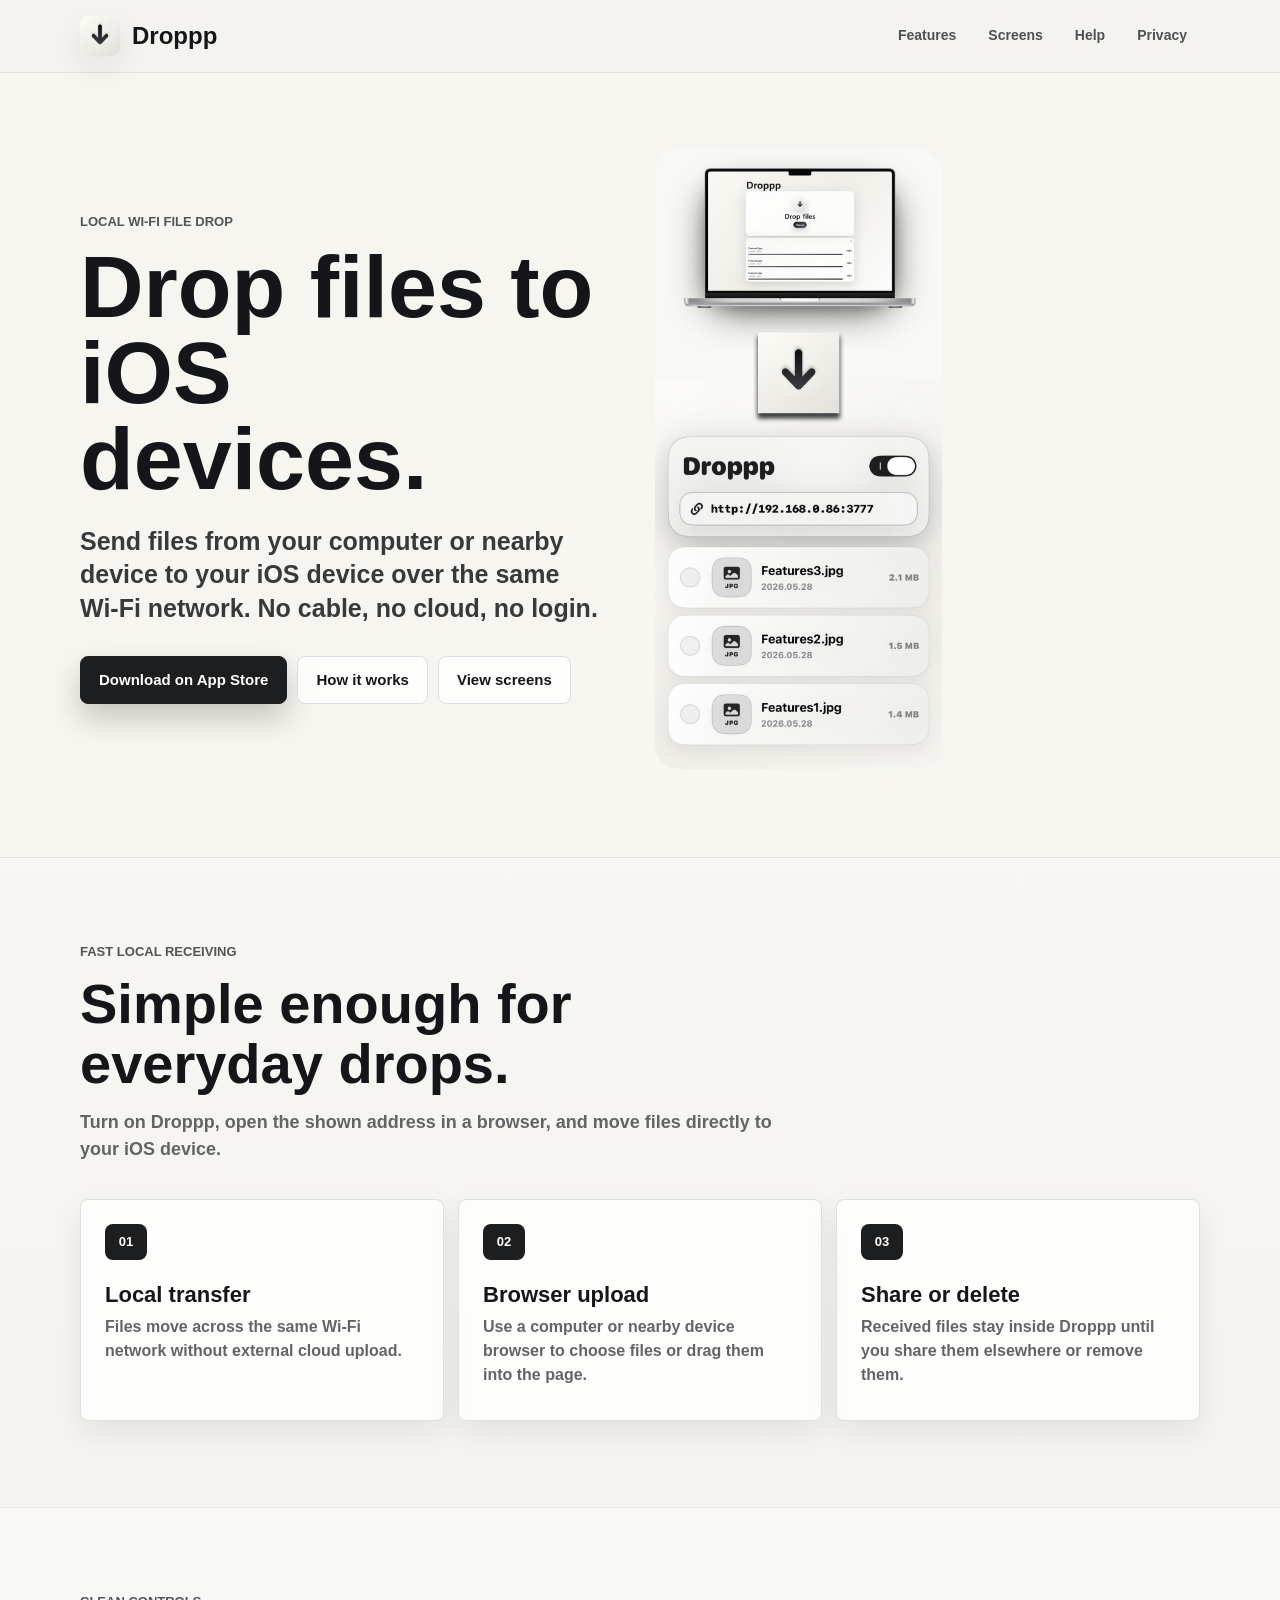
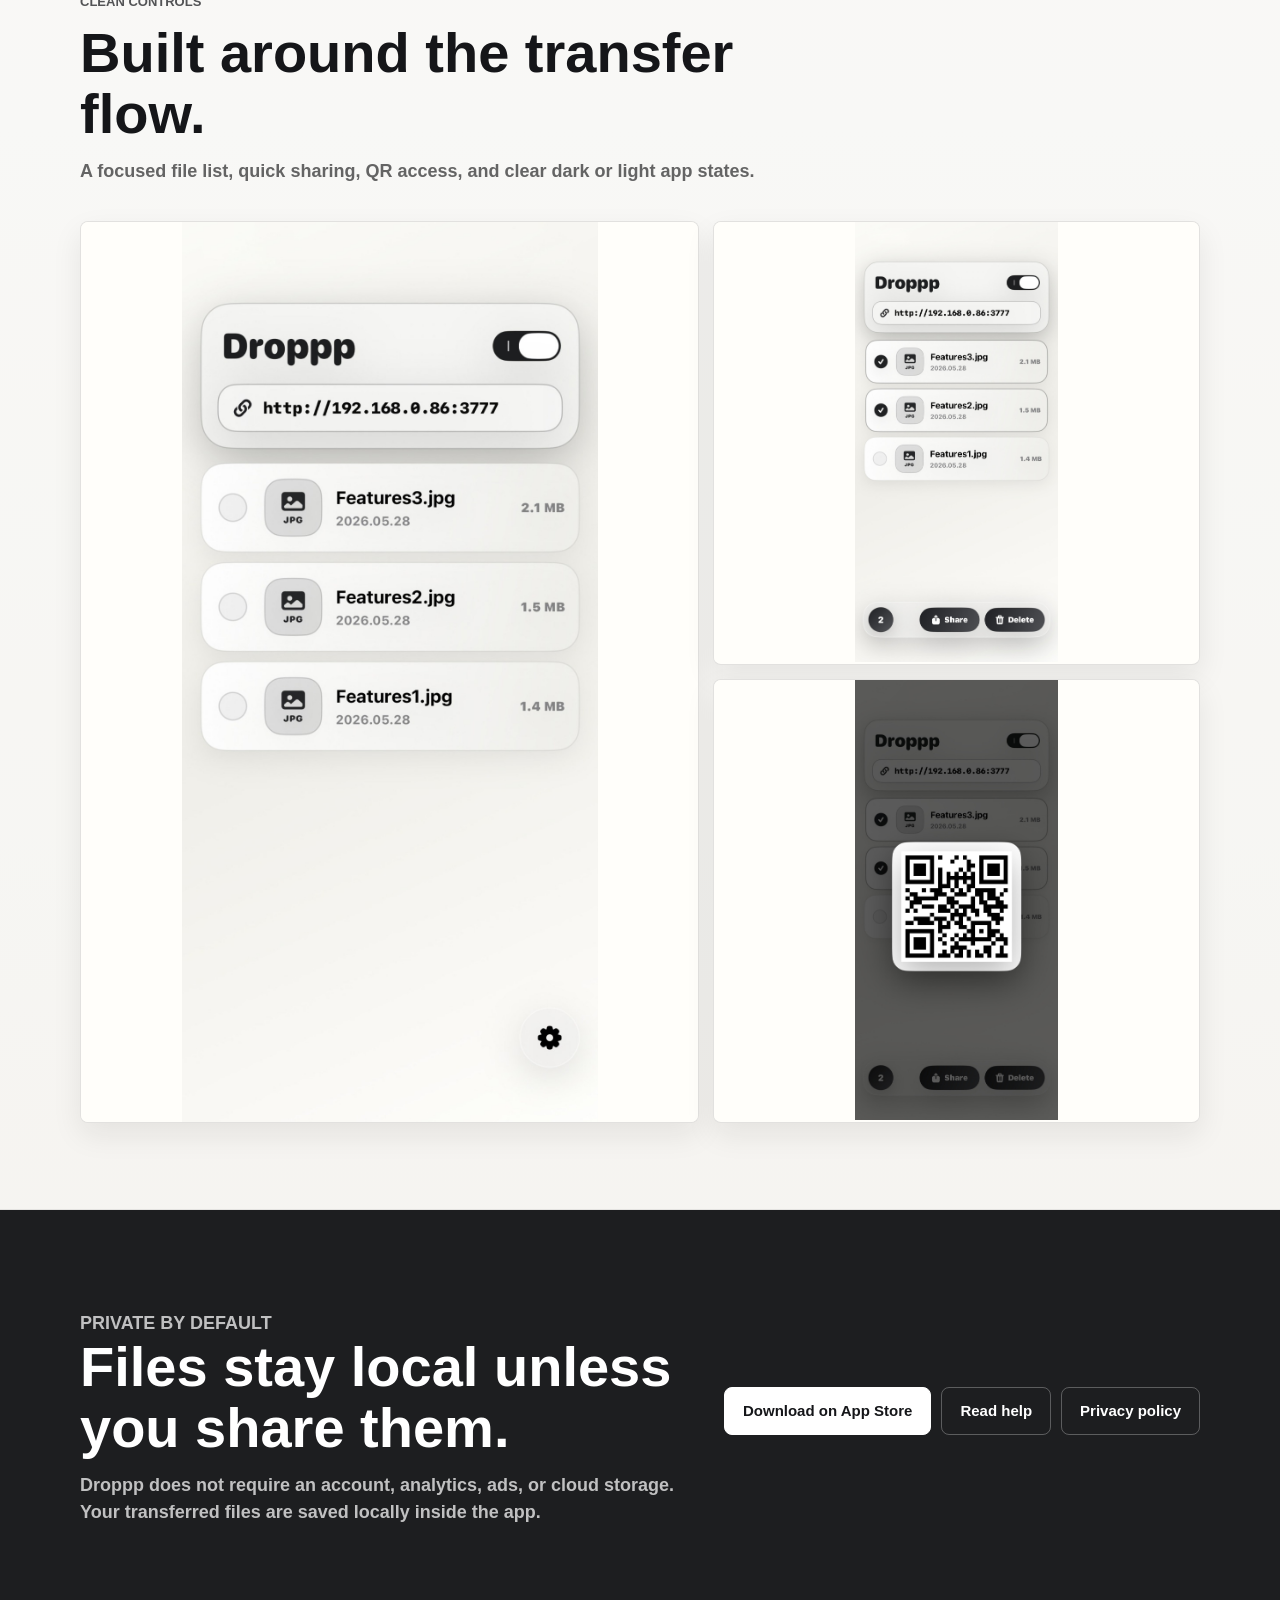
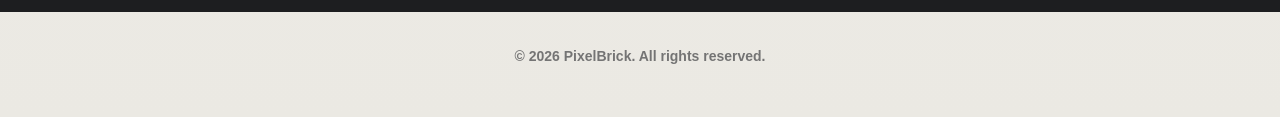
==== commit 4c00733e: "Add files via upload" ====
--- a/index.html
+++ b/index.html
@@ -4,7 +4,7 @@
   <meta charset="UTF-8" />
   <meta name="viewport" content="width=device-width, initial-scale=1.0" />
   <title>Droppp - Local Wi-Fi File Drop</title>
-  <meta name="description" content="Droppp lets you drop files from your computer to your iPhone over local Wi-Fi. No cable, no cloud, no login." />
+  <meta name="description" content="Droppp lets you drop files from your computer to your iOS device over local Wi-Fi. No cable, no cloud, no login." />
   <link rel="icon" href="favicon.png" />
   <link rel="stylesheet" href="styles.css" />
 </head>
@@ -15,7 +15,12 @@
         <img src="app-icon.png" alt="" />
         <span>Droppp</span>
       </a>
-      <div class="navlinks">
+      <button class="nav-toggle" type="button" aria-label="Toggle navigation" aria-expanded="false" aria-controls="primary-nav">
+        <span></span>
+        <span></span>
+        <span></span>
+      </button>
+      <div class="navlinks" id="primary-nav">
         <a href="#features">Features</a>
         <a href="#screens">Screens</a>
         <a href="help.html">Help</a>
@@ -29,8 +34,8 @@
       <div class="container hero-grid">
         <div class="hero-content">
           <p class="kicker">Local Wi-Fi file drop</p>
-          <h1>Drop files to iPhone.</h1>
-        <p class="lead">Send files from your computer or nearby device to your iPhone over the same Wi-Fi network. No cable, no cloud, no login.</p>
+          <h1>Drop files to iOS devices.</h1>
+          <p class="lead">Send files from your computer or nearby device to your iOS device over the same Wi-Fi network. No cable, no cloud, no login.</p>
           <div class="button-row">
             <a class="button button-primary" href="https://apps.apple.com/app/id6773982595" target="_blank" rel="noopener">Download on App Store</a>
             <a class="button button-secondary" href="help.html">How it works</a>
@@ -38,7 +43,7 @@
           </div>
         </div>
         <figure class="hero-media">
-          <img src="main.jpg" alt="Droppp browser and iPhone transfer preview" />
+          <img src="main.jpg" alt="Droppp browser and iOS device transfer preview" />
         </figure>
       </div>
     </section>
@@ -48,7 +53,7 @@
         <div class="section-header">
           <p class="eyebrow">Fast local receiving</p>
           <h2>Simple enough for everyday drops.</h2>
-          <p>Turn on Droppp, open the shown address in a browser, and move files directly to your iPhone.</p>
+          <p>Turn on Droppp, open the shown address in a browser, and move files directly to your iOS device.</p>
         </div>
 
         <div class="feature-grid">
@@ -114,5 +119,6 @@
       &copy; 2026 PixelBrick. All rights reserved.
     </div>
   </footer>
+  <script src="nav.js"></script>
 </body>
 </html>
--- a/styles.css
+++ b/styles.css
@@ -98,6 +98,29 @@
   gap: 6px;
 }
 
+.nav-toggle {
+  display: none;
+  width: 42px;
+  height: 42px;
+  align-items: center;
+  justify-content: center;
+  flex-direction: column;
+  gap: 5px;
+  border: 1px solid var(--line);
+  border-radius: 8px;
+  background: rgba(255, 255, 255, .82);
+  color: var(--ink);
+  cursor: pointer;
+}
+
+.nav-toggle span {
+  display: block;
+  width: 18px;
+  height: 2px;
+  border-radius: 999px;
+  background: currentColor;
+}
+
 .navlinks a {
   display: inline-flex;
   min-height: 38px;
@@ -560,7 +583,7 @@
 
   .nav {
     min-height: 0;
-    align-items: flex-start;
+    align-items: center;
     padding: 10px 0 12px;
   }
 
@@ -574,13 +597,26 @@
   }
 
   .navlinks {
+    display: none;
     width: 100%;
+    flex-direction: column;
     justify-content: flex-start;
+    gap: 8px;
+    padding: 8px 0 2px;
+  }
+
+  .nav.is-open .navlinks {
+    display: flex;
+  }
+
+  .nav-toggle {
+    display: inline-flex;
   }
 
   .navlinks a {
     min-height: 36px;
-    padding: 0 10px;
+    width: 100%;
+    padding: 0 12px;
     font-size: 13px;
   }
 
@@ -679,7 +715,7 @@
 
 @media (max-width: 420px) {
   .navlinks a {
-    flex: 1 1 calc(50% - 6px);
+    flex: 0 0 auto;
     min-width: 0;
   }
 
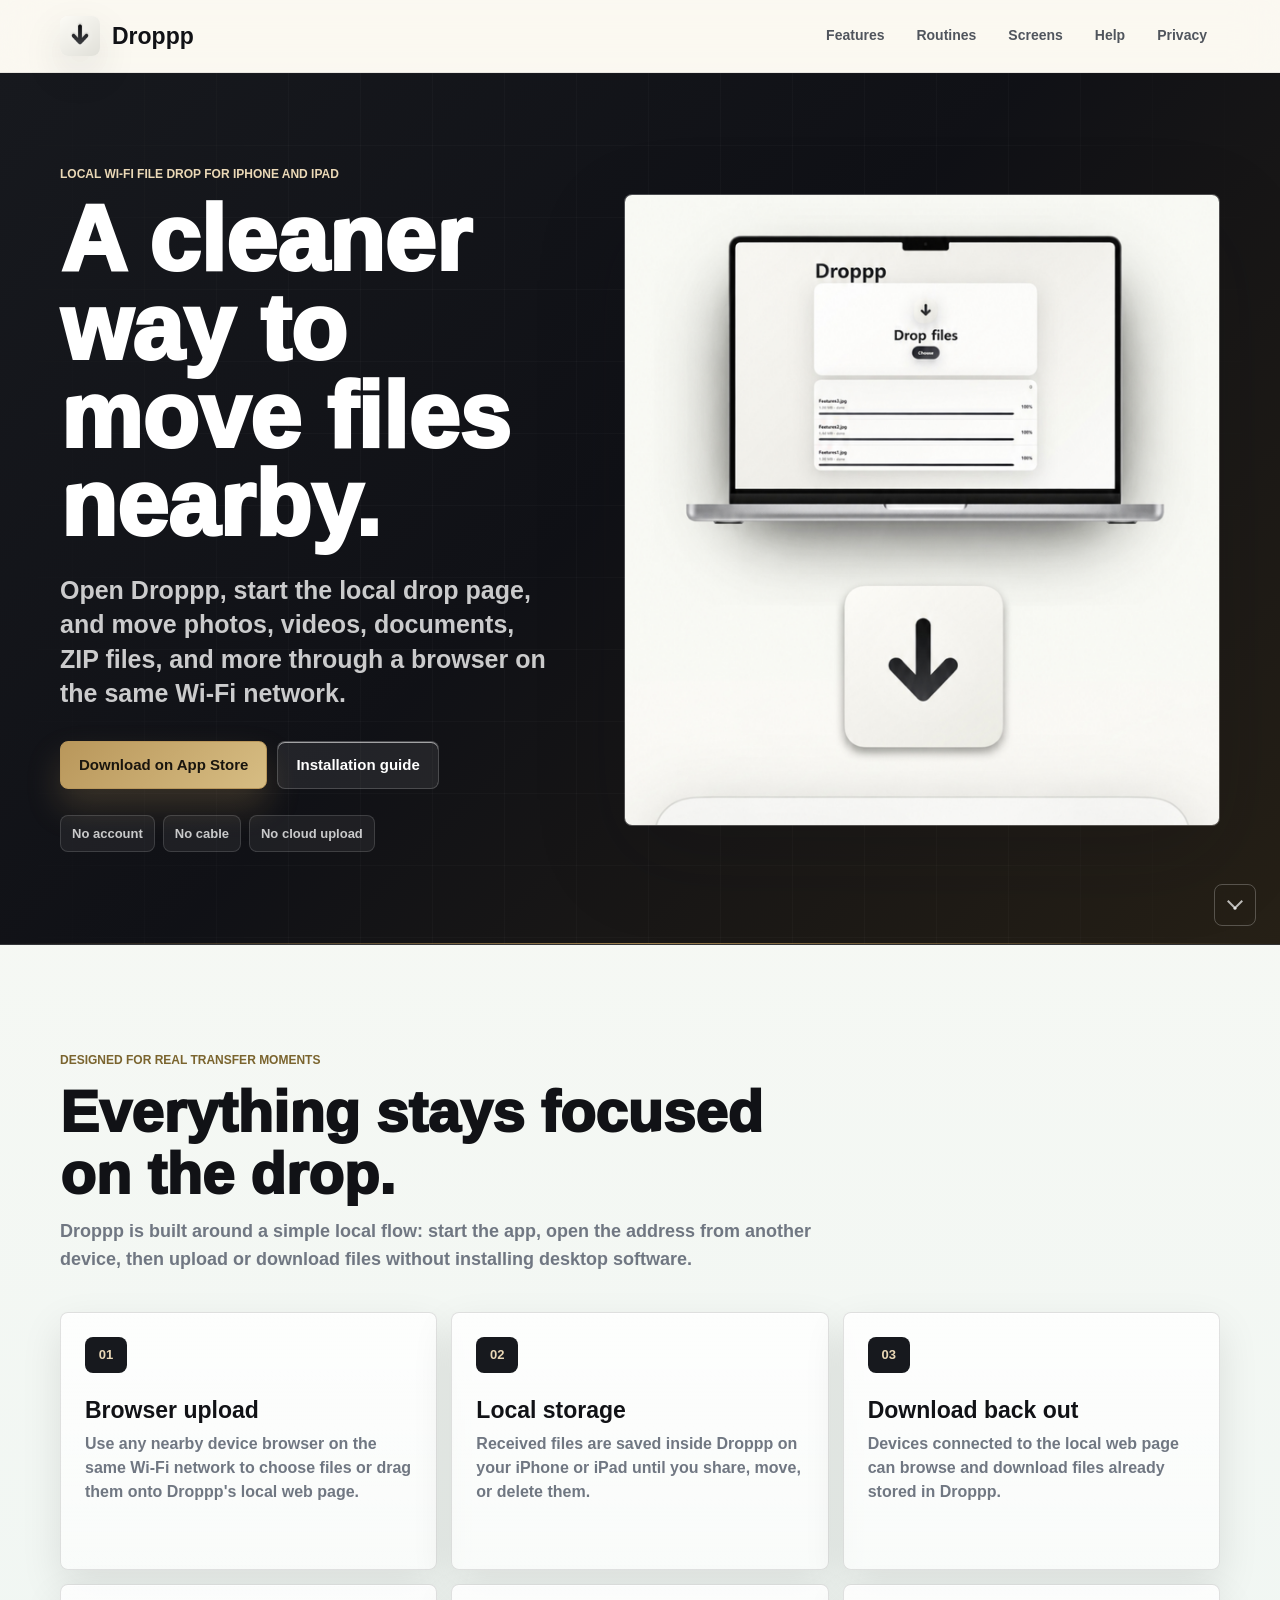
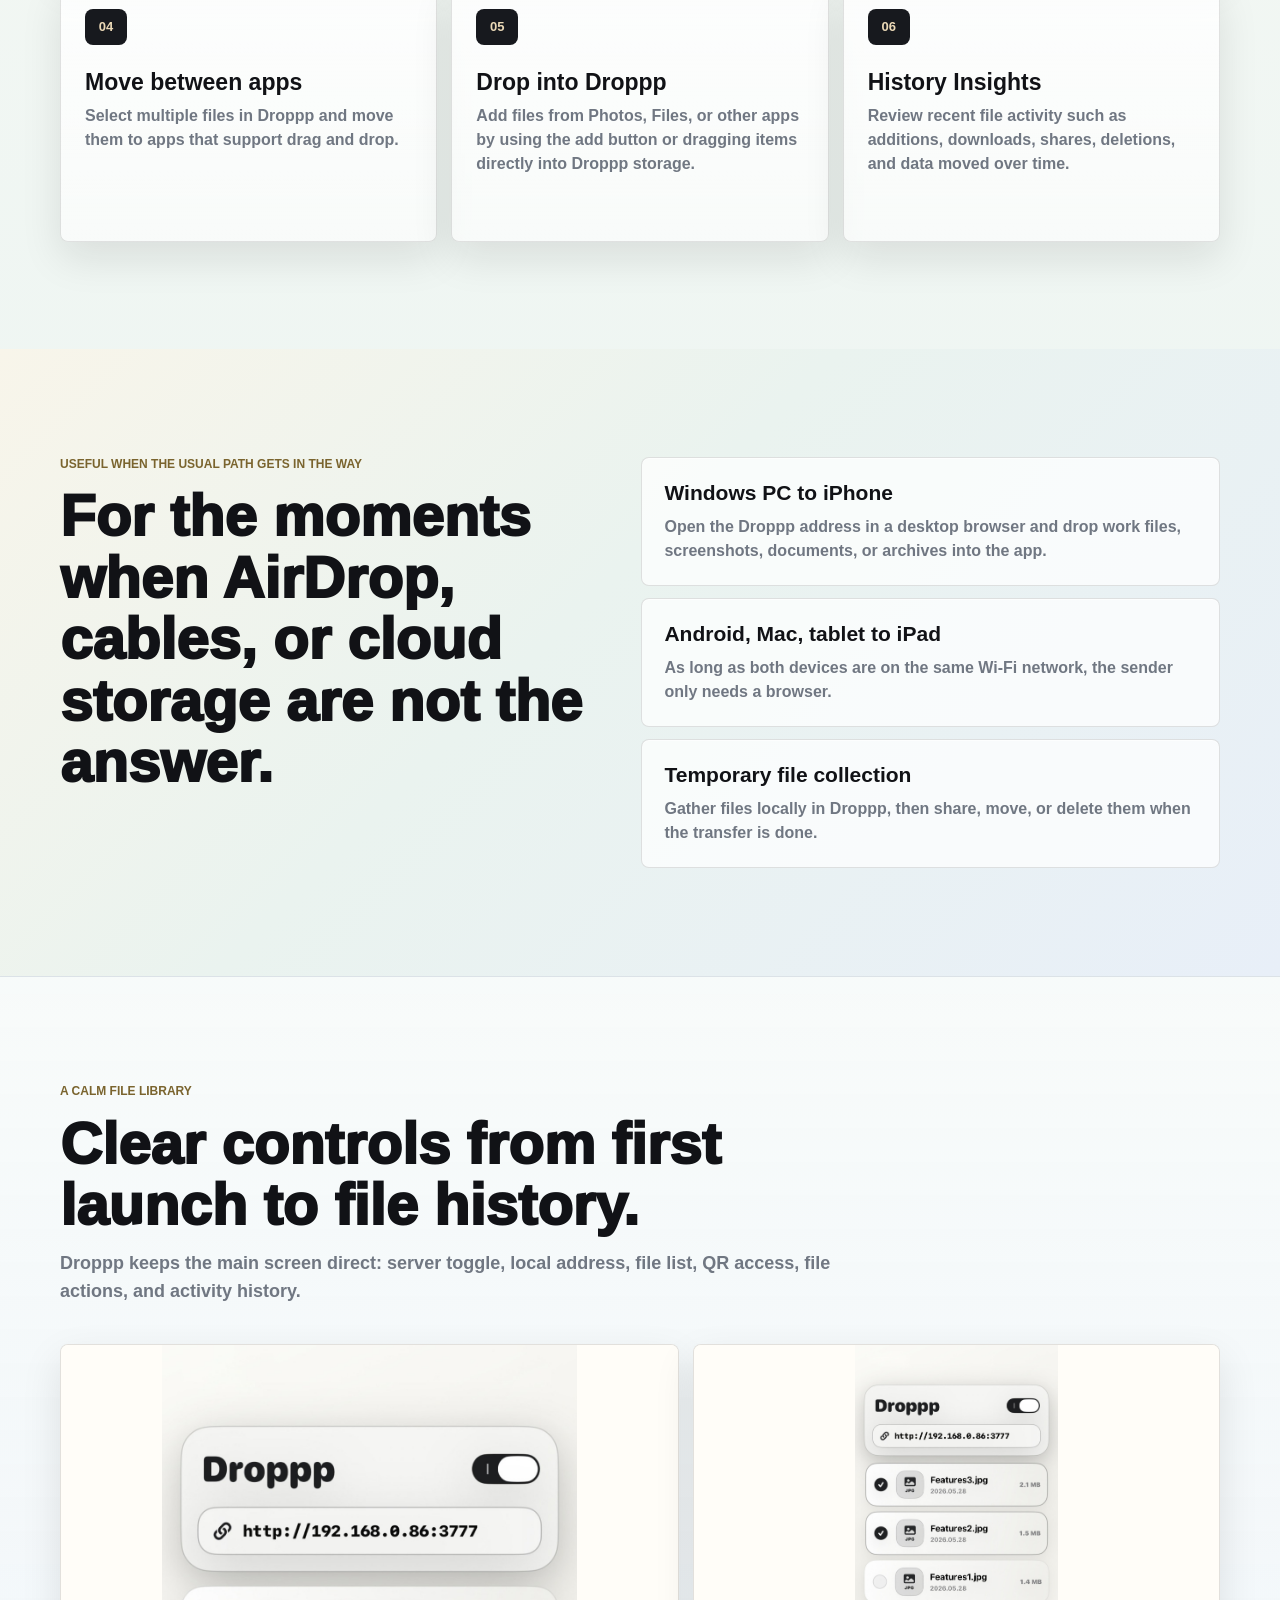
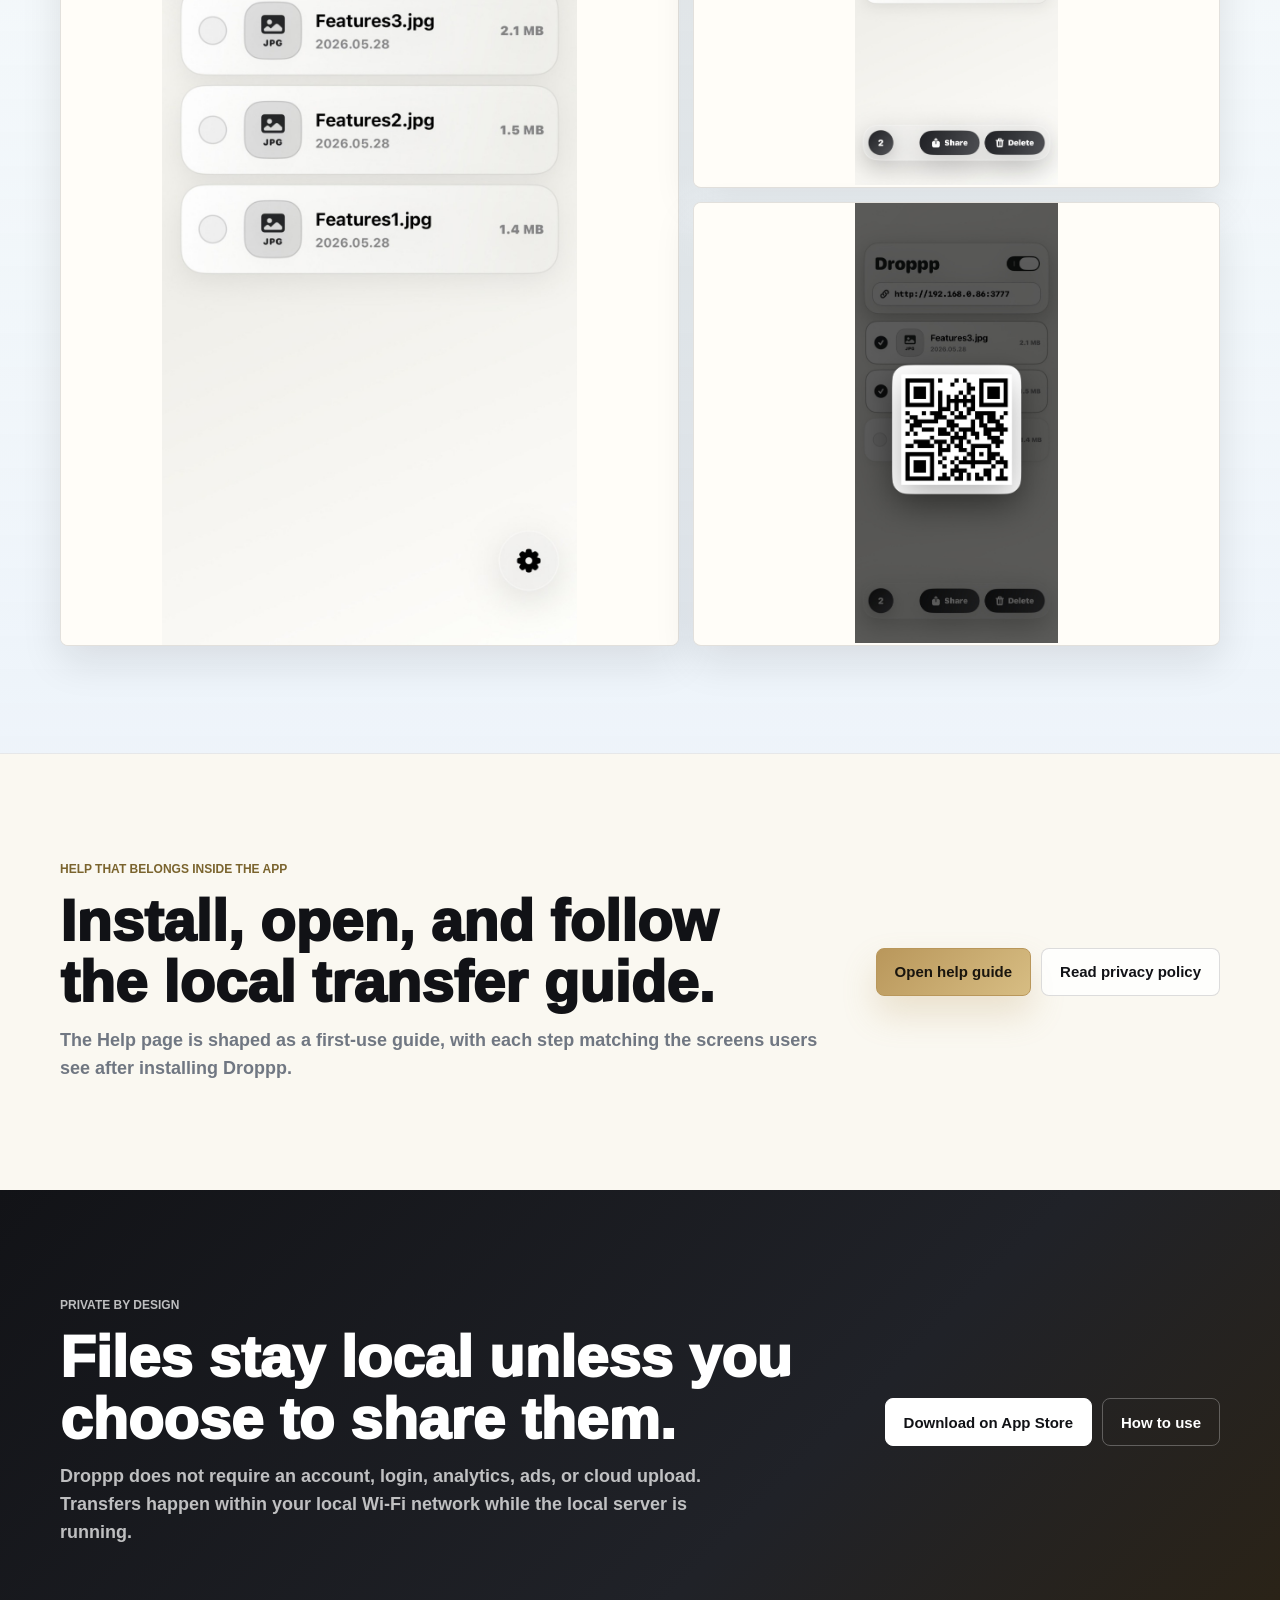
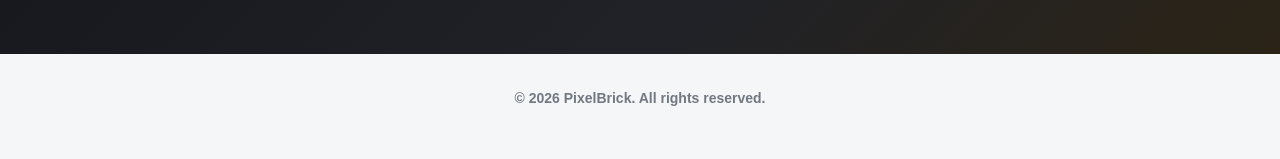
==== commit c7b7e90c: "Add files via upload" ====
--- a/index.html
+++ b/index.html
@@ -4,7 +4,7 @@
   <meta charset="UTF-8" />
   <meta name="viewport" content="width=device-width, initial-scale=1.0" />
   <title>Droppp - Local Wi-Fi File Drop</title>
-  <meta name="description" content="Droppp lets you drop files from your computer to your iOS device over local Wi-Fi. No cable, no cloud, no login." />
+  <meta name="description" content="Droppp helps you move files to iPhone and iPad through a browser on the same Wi-Fi network. No account, no cable, no cloud upload." />
   <link rel="icon" href="favicon.png" />
   <link rel="stylesheet" href="styles.css" />
 </head>
@@ -22,6 +22,7 @@
       </button>
       <div class="navlinks" id="primary-nav">
         <a href="#features">Features</a>
+        <a href="#routine">Routines</a>
         <a href="#screens">Screens</a>
         <a href="help.html">Help</a>
         <a href="privacy.html">Privacy</a>
@@ -32,45 +33,90 @@
   <main>
     <section class="hero-panel">
       <div class="container hero-grid">
-        <div class="hero-content">
-          <p class="kicker">Local Wi-Fi file drop</p>
-          <h1>Drop files to iOS devices.</h1>
-          <p class="lead">Send files from your computer or nearby device to your iOS device over the same Wi-Fi network. No cable, no cloud, no login.</p>
+        <div class="hero-content reveal">
+          <p class="kicker">Local Wi-Fi file drop for iPhone and iPad</p>
+          <h1>A cleaner way to move files nearby.</h1>
+          <p class="lead">Open Droppp, start the local drop page, and move photos, videos, documents, ZIP files, and more through a browser on the same Wi-Fi network.</p>
           <div class="button-row">
             <a class="button button-primary" href="https://apps.apple.com/app/id6773982595" target="_blank" rel="noopener">Download on App Store</a>
-            <a class="button button-secondary" href="help.html">How it works</a>
-            <a class="button button-secondary" href="#screens">View screens</a>
+            <a class="button button-secondary" href="help.html">Installation guide</a>
+          </div>
+          <div class="proof-row" aria-label="Droppp transfer principles">
+            <span>No account</span>
+            <span>No cable</span>
+            <span>No cloud upload</span>
           </div>
         </div>
-        <figure class="hero-media">
-          <img src="main.jpg" alt="Droppp browser and iOS device transfer preview" />
+
+        <figure class="hero-media reveal" style="--delay: 120ms">
+          <img src="main.jpg" alt="Droppp local file drop page and iOS file library preview" />
         </figure>
       </div>
+      <div class="hero-next" aria-hidden="true"></div>
     </section>
 
     <section id="features" class="section">
       <div class="container">
-        <div class="section-header">
-          <p class="eyebrow">Fast local receiving</p>
-          <h2>Simple enough for everyday drops.</h2>
-          <p>Turn on Droppp, open the shown address in a browser, and move files directly to your iOS device.</p>
+        <div class="section-header reveal">
+          <p class="eyebrow">Designed for real transfer moments</p>
+          <h2>Everything stays focused on the drop.</h2>
+          <p>Droppp is built around a simple local flow: start the app, open the address from another device, then upload or download files without installing desktop software.</p>
         </div>
 
         <div class="feature-grid">
-          <article class="feature-card">
+          <article class="feature-card reveal">
             <span class="feature-mark">01</span>
-            <h3>Local transfer</h3>
-            <p>Files move across the same Wi-Fi network without external cloud upload.</p>
+            <h3>Browser upload</h3>
+            <p>Use any nearby device browser on the same Wi-Fi network to choose files or drag them onto Droppp's local web page.</p>
           </article>
-          <article class="feature-card">
+          <article class="feature-card reveal" style="--delay: 80ms">
             <span class="feature-mark">02</span>
-            <h3>Browser upload</h3>
-            <p>Use a computer or nearby device browser to choose files or drag them into the page.</p>
+            <h3>Local storage</h3>
+            <p>Received files are saved inside Droppp on your iPhone or iPad until you share, move, or delete them.</p>
           </article>
-          <article class="feature-card">
+          <article class="feature-card reveal" style="--delay: 160ms">
             <span class="feature-mark">03</span>
-            <h3>Share or delete</h3>
-            <p>Received files stay inside Droppp until you share them elsewhere or remove them.</p>
+            <h3>Download back out</h3>
+            <p>Devices connected to the local web page can browse and download files already stored in Droppp.</p>
+          </article>
+          <article class="feature-card reveal">
+            <span class="feature-mark">04</span>
+            <h3>Move between apps</h3>
+            <p>Select multiple files in Droppp and move them to apps that support drag and drop.</p>
+          </article>
+          <article class="feature-card reveal" style="--delay: 80ms">
+            <span class="feature-mark">05</span>
+            <h3>Drop into Droppp</h3>
+            <p>Add files from Photos, Files, or other apps by using the add button or dragging items directly into Droppp storage.</p>
+          </article>
+          <article class="feature-card reveal" style="--delay: 160ms">
+            <span class="feature-mark">06</span>
+            <h3>History Insights</h3>
+            <p>Review recent file activity such as additions, downloads, shares, deletions, and data moved over time.</p>
+          </article>
+        </div>
+      </div>
+    </section>
+
+    <section id="routine" class="section routine-band">
+      <div class="container routine-grid">
+        <div class="section-header reveal">
+          <p class="eyebrow">Useful when the usual path gets in the way</p>
+          <h2>For the moments when AirDrop, cables, or cloud storage are not the answer.</h2>
+        </div>
+
+        <div class="routine-list">
+          <article class="routine-item reveal">
+            <span>Windows PC to iPhone</span>
+            <p>Open the Droppp address in a desktop browser and drop work files, screenshots, documents, or archives into the app.</p>
+          </article>
+          <article class="routine-item reveal" style="--delay: 80ms">
+            <span>Android, Mac, tablet to iPad</span>
+            <p>As long as both devices are on the same Wi-Fi network, the sender only needs a browser.</p>
+          </article>
+          <article class="routine-item reveal" style="--delay: 160ms">
+            <span>Temporary file collection</span>
+            <p>Gather files locally in Droppp, then share, move, or delete them when the transfer is done.</p>
           </article>
         </div>
       </div>
@@ -78,37 +124,50 @@
 
     <section id="screens" class="section section-tint">
       <div class="container">
-        <div class="section-header">
-          <p class="eyebrow">Clean controls</p>
-          <h2>Built around the transfer flow.</h2>
-          <p>A focused file list, quick sharing, QR access, and clear dark or light app states.</p>
+        <div class="section-header reveal">
+          <p class="eyebrow">A calm file library</p>
+          <h2>Clear controls from first launch to file history.</h2>
+          <p>Droppp keeps the main screen direct: server toggle, local address, file list, QR access, file actions, and activity history.</p>
         </div>
 
         <div class="screen-grid">
-          <figure class="screen-frame screen-frame-large">
-            <img src="iphone2.jpg" alt="Droppp light theme file list" />
+          <figure class="screen-frame screen-frame-large reveal">
+            <img src="iphone2.jpg" alt="Droppp file library with local server address" />
           </figure>
-          <figure class="screen-frame">
+          <figure class="screen-frame reveal" style="--delay: 80ms">
             <img src="iphone3.jpg" alt="Droppp selected file actions" />
           </figure>
-          <figure class="screen-frame">
+          <figure class="screen-frame reveal" style="--delay: 160ms">
             <img src="iphone4.jpg" alt="Droppp QR code view" />
           </figure>
         </div>
       </div>
     </section>
 
+    <section class="section install-band">
+      <div class="container install-grid">
+        <div class="install-copy reveal">
+          <p class="eyebrow">Help that belongs inside the app</p>
+          <h2>Install, open, and follow the local transfer guide.</h2>
+          <p>The Help page is shaped as a first-use guide, with each step matching the screens users see after installing Droppp.</p>
+        </div>
+        <div class="install-actions reveal" style="--delay: 100ms">
+          <a class="button button-primary" href="help.html">Open help guide</a>
+          <a class="button button-secondary" href="privacy.html">Read privacy policy</a>
+        </div>
+      </div>
+    </section>
+
     <section class="section cta-band">
-      <div class="container cta-content">
+      <div class="container cta-content reveal">
         <div>
-          <p class="eyebrow">Private by default</p>
-          <h2>Files stay local unless you share them.</h2>
-          <p>Droppp does not require an account, analytics, ads, or cloud storage. Your transferred files are saved locally inside the app.</p>
+          <p class="eyebrow">Private by design</p>
+          <h2>Files stay local unless you choose to share them.</h2>
+          <p>Droppp does not require an account, login, analytics, ads, or cloud upload. Transfers happen within your local Wi-Fi network while the local server is running.</p>
         </div>
         <div class="button-row cta-actions">
           <a class="button button-light" href="https://apps.apple.com/app/id6773982595" target="_blank" rel="noopener">Download on App Store</a>
-          <a class="button button-dark-outline" href="help.html">Read help</a>
-          <a class="button button-dark-outline" href="privacy.html">Privacy policy</a>
+          <a class="button button-dark-outline" href="help.html">How to use</a>
         </div>
       </div>
     </section>
--- a/styles.css
+++ b/styles.css
@@ -1,15 +1,23 @@
 :root {
-  --bg: #f3f2ee;
-  --bg-deep: #ebe9e3;
-  --ink: #151619;
-  --muted: #646464;
-  --soft: #ddd9cf;
+  --ink: #111216;
+  --ink-soft: #34373d;
+  --muted: #707782;
+  --paper: #faf8f1;
+  --paper-deep: #eee8da;
+  --mist: #edf5f2;
+  --ice: #eef4fb;
   --surface: rgba(255, 255, 255, .78);
-  --surface-strong: #fffefa;
-  --line: rgba(21, 22, 25, .12);
-  --shadow: 0 20px 54px rgba(21, 22, 25, .12);
-  --shadow-soft: 0 12px 30px rgba(21, 22, 25, .08);
-  --dark: #1d1e20;
+  --surface-strong: #fffdf8;
+  --line: rgba(17, 18, 22, .12);
+  --line-strong: rgba(17, 18, 22, .2);
+  --gold: #b9975b;
+  --gold-soft: #ead8b6;
+  --graphite: #17191e;
+  --graphite-2: #23262d;
+  --white: #ffffff;
+  --shadow: 0 30px 90px rgba(17, 18, 22, .18);
+  --shadow-soft: 0 16px 40px rgba(17, 18, 22, .1);
+  --shadow-line: 0 1px 0 rgba(255, 255, 255, .58) inset;
 }
 
 * {
@@ -24,7 +32,8 @@
 body {
   margin: 0;
   color: var(--ink);
-  background: linear-gradient(180deg, #fbfaf6 0%, var(--bg) 52%, var(--bg-deep) 100%);
+  background:
+    linear-gradient(180deg, #fbfaf5 0%, var(--mist) 46%, var(--ice) 100%);
   font-family: -apple-system, BlinkMacSystemFont, "SF Pro Display", "Segoe UI", sans-serif;
   line-height: 1.5;
   letter-spacing: 0;
@@ -32,6 +41,7 @@
 }
 
 img {
+  display: block;
   max-width: 100%;
 }
 
@@ -44,13 +54,15 @@
 h2,
 h3,
 p,
-a {
+a,
+li,
+span {
   overflow-wrap: break-word;
   letter-spacing: 0;
 }
 
 .container {
-  width: min(1120px, calc(100% - 40px));
+  width: min(1160px, calc(100% - 48px));
   margin: 0 auto;
 }
 
@@ -58,9 +70,14 @@
   position: sticky;
   top: 0;
   z-index: 20;
-  border-bottom: 1px solid rgba(21, 22, 25, .08);
-  background: rgba(243, 242, 238, .92);
-  backdrop-filter: blur(18px);
+  border-bottom: 1px solid rgba(17, 18, 22, .08);
+  background: rgba(250, 248, 241, .82);
+  backdrop-filter: blur(22px) saturate(1.18);
+}
+
+.site-header.is-scrolled {
+  background: rgba(250, 248, 241, .94);
+  box-shadow: 0 12px 34px rgba(17, 18, 22, .08);
 }
 
 .nav {
@@ -78,7 +95,7 @@
   align-items: center;
   gap: 12px;
   flex: 0 0 auto;
-  font-size: 24px;
+  font-size: 23px;
   font-weight: 900;
   line-height: 1;
   white-space: nowrap;
@@ -129,17 +146,18 @@
   border: 1px solid transparent;
   border-radius: 8px;
   padding: 0 12px;
-  color: #4f5052;
+  color: #50555d;
   font-size: 14px;
-  font-weight: 750;
+  font-weight: 780;
   line-height: 1.1;
+  transition: background .18s ease, border-color .18s ease, color .18s ease;
 }
 
 .navlinks a:hover,
 .navlinks a:focus-visible,
 .navlinks a.is-active {
   border-color: var(--line);
-  background: rgba(255, 255, 255, .82);
+  background: rgba(255, 255, 255, .84);
   color: var(--ink);
   outline: none;
 }
@@ -147,33 +165,43 @@
 .hero-panel {
   position: relative;
   overflow: hidden;
-  border-bottom: 1px solid rgba(21, 22, 25, .08);
-  background: #f7f5ef;
+  border-bottom: 1px solid rgba(255, 255, 255, .12);
+  background:
+    linear-gradient(135deg, var(--graphite) 0%, #101116 48%, #262016 100%);
+  color: var(--white);
+}
+
+.hero-panel::before {
+  content: "";
+  position: absolute;
+  inset: 0;
+  background:
+    linear-gradient(90deg, rgba(255,255,255,.045) 1px, transparent 1px),
+    linear-gradient(180deg, rgba(255,255,255,.045) 1px, transparent 1px);
+  background-size: 72px 72px;
+  -webkit-mask-image: linear-gradient(90deg, transparent 0%, #000 22%, #000 78%, transparent 100%);
+  mask-image: linear-gradient(90deg, transparent 0%, #000 22%, #000 78%, transparent 100%);
+  opacity: .55;
+  pointer-events: none;
+}
+
+.hero-panel::after {
+  content: "";
+  position: absolute;
+  inset: auto 0 0;
+  height: 1px;
+  background: linear-gradient(90deg, transparent, rgba(185, 151, 91, .82), transparent);
 }
 
 .hero-grid {
-  display: grid;
-  grid-template-columns: minmax(0, .98fr) minmax(320px, 1.02fr);
-  min-height: min(760px, calc(100svh - 72px));
-  align-items: center;
-  gap: 52px;
-  padding: 76px 0 88px;
-}
-
-.hero-media {
-  margin: 0;
-  overflow: hidden;
-  border-radius: 24px;
-}
-
-.hero-media img {
-  display: block;
-  width: auto;
-  max-width: 100%;
-  height: auto;
-  max-height: min(620px, 72svh);
-  border-radius: 24px;
-  object-fit: contain;
+  position: relative;
+  z-index: 1;
+  display: grid;
+  grid-template-columns: minmax(0, .9fr) minmax(360px, 1.1fr);
+  min-height: min(720px, calc(100svh - 118px));
+  align-items: center;
+  gap: clamp(34px, 6vw, 80px);
+  padding: clamp(62px, 8vw, 94px) 0 clamp(64px, 8vw, 92px);
 }
 
 .hero-content {
@@ -183,9 +211,9 @@
 .kicker,
 .eyebrow {
   margin: 0 0 14px;
-  color: #535456;
-  font-size: 13px;
-  font-weight: 850;
+  color: var(--gold-soft);
+  font-size: 12px;
+  font-weight: 860;
   line-height: 1.2;
   text-transform: uppercase;
 }
@@ -193,19 +221,20 @@
 .hero-content h1,
 .page-title h1,
 .help-hero h1 {
+  max-width: 840px;
   margin: 0;
-  font-size: clamp(46px, 7vw, 88px);
-  font-weight: 900;
-  line-height: .98;
+  font-size: clamp(44px, 7.6vw, 92px);
+  font-weight: 930;
+  line-height: .96;
 }
 
 .lead {
-  max-width: 600px;
-  margin: 22px 0 0;
-  color: #38393b;
-  font-size: clamp(19px, 2.2vw, 25px);
-  font-weight: 650;
-  line-height: 1.35;
+  max-width: 660px;
+  margin: 24px 0 0;
+  color: rgba(255, 255, 255, .78);
+  font-size: clamp(19px, 2.15vw, 25px);
+  font-weight: 620;
+  line-height: 1.38;
 }
 
 .button-row {
@@ -226,10 +255,10 @@
   border-radius: 8px;
   padding: 12px 18px;
   font-size: 15px;
-  font-weight: 850;
+  font-weight: 860;
   line-height: 1.15;
   text-align: center;
-  transition: transform .16s ease, box-shadow .16s ease, background .16s ease;
+  transition: transform .18s ease, box-shadow .18s ease, background .18s ease, border-color .18s ease;
 }
 
 .button:hover,
@@ -239,15 +268,23 @@
 }
 
 .button-primary {
-  border-color: var(--dark);
-  background: var(--dark);
-  color: #fff;
-  box-shadow: 0 14px 30px rgba(21, 22, 25, .22);
+  border-color: var(--gold);
+  background: linear-gradient(135deg, var(--gold) 0%, #d7bd83 100%);
+  color: #19150e;
+  box-shadow: 0 18px 34px rgba(185, 151, 91, .24);
 }
 
 .button-secondary {
-  background: rgba(255, 255, 255, .74);
+  border-color: rgba(17, 18, 22, .14);
+  background: rgba(255, 255, 255, .78);
   color: var(--ink);
+  box-shadow: var(--shadow-line);
+}
+
+.hero-panel .button-secondary {
+  border-color: rgba(255, 255, 255, .18);
+  background: rgba(255, 255, 255, .08);
+  color: var(--white);
 }
 
 .button-light {
@@ -262,43 +299,125 @@
   color: #fff;
 }
 
+.proof-row {
+  display: flex;
+  flex-wrap: wrap;
+  gap: 8px;
+  margin-top: 26px;
+}
+
+.proof-row span {
+  display: inline-flex;
+  min-height: 34px;
+  align-items: center;
+  border: 1px solid rgba(255, 255, 255, .14);
+  border-radius: 8px;
+  padding: 8px 11px;
+  background: rgba(255, 255, 255, .06);
+  color: rgba(255, 255, 255, .76);
+  font-size: 13px;
+  font-weight: 800;
+}
+
+.hero-media {
+  position: relative;
+  margin: 0;
+  overflow: hidden;
+  border: 1px solid rgba(255, 255, 255, .18);
+  border-radius: 8px;
+  background: rgba(255, 255, 255, .08);
+  box-shadow: var(--shadow);
+}
+
+.hero-media img {
+  width: 100%;
+  height: min(660px, 70svh);
+  object-fit: cover;
+  object-position: center top;
+}
+
+.hero-next {
+  position: absolute;
+  right: 24px;
+  bottom: 18px;
+  z-index: 2;
+  width: 42px;
+  height: 42px;
+  border: 1px solid rgba(255, 255, 255, .24);
+  border-radius: 8px;
+}
+
+.hero-next::before,
+.hero-next::after {
+  content: "";
+  position: absolute;
+  left: 50%;
+  width: 12px;
+  height: 2px;
+  background: rgba(255, 255, 255, .7);
+  transform-origin: center;
+}
+
+.hero-next::before {
+  top: 19px;
+  transform: translateX(-75%) rotate(45deg);
+}
+
+.hero-next::after {
+  top: 19px;
+  transform: translateX(-25%) rotate(-45deg);
+}
+
 .section {
-  padding: 86px 0;
+  padding: clamp(72px, 8.4vw, 112px) 0;
 }
 
 .section-tint {
-  border-top: 1px solid rgba(21, 22, 25, .08);
-  border-bottom: 1px solid rgba(21, 22, 25, .08);
-  background: rgba(255, 255, 255, .42);
+  border-top: 1px solid rgba(17, 18, 22, .08);
+  border-bottom: 1px solid rgba(17, 18, 22, .08);
+  background:
+    linear-gradient(180deg, rgba(255, 255, 255, .58), rgba(238, 244, 251, .74));
 }
 
 .section-header {
-  max-width: 720px;
-  margin: 0 0 36px;
+  max-width: 780px;
+  margin: 0 0 38px;
+}
+
+.section-header .eyebrow,
+.install-copy .eyebrow,
+.page-title .kicker,
+.help-hero .kicker,
+.legal-copy + .eyebrow {
+  color: #7a642e;
 }
 
 .section-header h2,
 .cta-content h2,
+.install-copy h2,
 .notes-grid h2,
 .legal-copy h2 {
   margin: 0;
-  font-weight: 900;
-  line-height: 1.08;
+  font-weight: 920;
+  line-height: 1.06;
 }
 
 .section-header h2,
-.cta-content h2 {
-  font-size: clamp(32px, 5vw, 56px);
+.cta-content h2,
+.install-copy h2 {
+  font-size: clamp(32px, 5.2vw, 58px);
 }
 
 .section-header p:not(.eyebrow),
-.cta-content p,
-.notes-grid p {
+.cta-content p:not(.eyebrow),
+.install-copy p:not(.eyebrow),
+.notes-grid p,
+.setup-checklist li {
   margin: 14px 0 0;
   color: var(--muted);
   font-size: 18px;
   font-weight: 560;
-  line-height: 1.5;
+  line-height: 1.55;
 }
 
 .feature-grid {
@@ -308,12 +427,12 @@
 }
 
 .feature-card {
-  min-height: 222px;
+  min-height: 258px;
   border: 1px solid var(--line);
   border-radius: 8px;
   padding: 24px;
-  background: var(--surface);
-  box-shadow: var(--shadow-soft);
+  background: linear-gradient(180deg, rgba(255, 255, 255, .84), rgba(255, 255, 255, .58));
+  box-shadow: var(--shadow-soft), var(--shadow-line);
 }
 
 .feature-mark {
@@ -323,17 +442,17 @@
   align-items: center;
   justify-content: center;
   border-radius: 8px;
-  background: var(--dark);
-  color: #fff;
+  background: var(--graphite);
+  color: var(--gold-soft);
   font-size: 13px;
-  font-weight: 850;
+  font-weight: 860;
 }
 
 .feature-card h3 {
-  margin: 22px 0 8px;
-  font-size: 22px;
-  font-weight: 880;
-  line-height: 1.16;
+  margin: 24px 0 9px;
+  font-size: 23px;
+  font-weight: 900;
+  line-height: 1.14;
 }
 
 .feature-card p {
@@ -343,9 +462,49 @@
   font-weight: 560;
 }
 
+.routine-band {
+  background:
+    linear-gradient(135deg, #f8f5ea 0%, #eaf3ef 44%, #e8eff8 100%);
+}
+
+.routine-grid {
+  display: grid;
+  grid-template-columns: minmax(0, .95fr) minmax(320px, 1.05fr);
+  gap: clamp(26px, 5vw, 58px);
+  align-items: start;
+}
+
+.routine-list {
+  display: grid;
+  gap: 12px;
+}
+
+.routine-item {
+  border: 1px solid var(--line);
+  border-radius: 8px;
+  padding: 22px;
+  background: rgba(255, 255, 255, .72);
+  box-shadow: var(--shadow-line);
+}
+
+.routine-item span {
+  display: block;
+  color: var(--ink);
+  font-size: 21px;
+  font-weight: 900;
+  line-height: 1.2;
+}
+
+.routine-item p {
+  margin: 10px 0 0;
+  color: var(--muted);
+  font-size: 16px;
+  font-weight: 560;
+}
+
 .screen-grid {
   display: grid;
-  grid-template-columns: minmax(0, 1.12fr) minmax(240px, .88fr);
+  grid-template-columns: minmax(0, 1.08fr) minmax(250px, .92fr);
   gap: 14px;
 }
 
@@ -357,7 +516,7 @@
   border: 1px solid var(--line);
   border-radius: 8px;
   background: var(--surface-strong);
-  box-shadow: var(--shadow-soft);
+  box-shadow: var(--shadow-soft), var(--shadow-line);
 }
 
 .screen-frame-large {
@@ -365,7 +524,6 @@
 }
 
 .screen-frame img {
-  display: block;
   width: 100%;
   height: auto;
   max-height: 440px;
@@ -377,8 +535,31 @@
   max-height: 900px;
 }
 
+.install-band {
+  background: var(--paper);
+}
+
+.install-grid {
+  display: grid;
+  grid-template-columns: minmax(0, 1fr) auto;
+  align-items: center;
+  gap: 30px;
+}
+
+.install-copy {
+  max-width: 760px;
+}
+
+.install-actions {
+  display: flex;
+  flex-wrap: wrap;
+  gap: 10px;
+  justify-content: flex-end;
+}
+
 .cta-band {
-  background: var(--dark);
+  background:
+    linear-gradient(135deg, #121317 0%, #202228 62%, #2b2316 100%);
   color: #fff;
 }
 
@@ -390,12 +571,12 @@
 }
 
 .cta-content .eyebrow,
-.cta-content p {
+.cta-content p:not(.eyebrow) {
   color: rgba(255, 255, 255, .72);
 }
 
-.cta-content p {
-  max-width: 680px;
+.cta-content p:not(.eyebrow) {
+  max-width: 700px;
 }
 
 .cta-actions {
@@ -405,10 +586,11 @@
 
 .site-footer {
   padding: 34px 0 50px;
-  color: #747474;
+  color: #727882;
   font-size: 14px;
-  font-weight: 700;
+  font-weight: 720;
   text-align: center;
+  background: #f4f6f8;
 }
 
 .page-main {
@@ -416,11 +598,11 @@
 }
 
 .page-title {
-  padding: 72px 0 28px;
+  padding: 76px 0 30px;
 }
 
 .page-title h1 {
-  max-width: 800px;
+  color: var(--ink);
 }
 
 .page-title p:not(.kicker) {
@@ -432,12 +614,12 @@
 }
 
 .legal-copy {
-  width: min(860px, calc(100% - 40px));
+  width: min(900px, calc(100% - 48px));
   border: 1px solid var(--line);
   border-radius: 8px;
-  padding: 42px;
-  background: var(--surface);
-  box-shadow: var(--shadow-soft);
+  padding: clamp(28px, 5vw, 46px);
+  background: rgba(255, 255, 255, .78);
+  box-shadow: var(--shadow-soft), var(--shadow-line);
 }
 
 .legal-copy h2 {
@@ -451,23 +633,83 @@
 
 .legal-copy p {
   margin: 0 0 14px;
-  color: #444548;
+  color: #454a52;
   font-size: 16px;
   font-weight: 520;
 }
 
 .legal-copy a {
-  font-weight: 850;
+  font-weight: 860;
   text-decoration: underline;
   text-underline-offset: 3px;
 }
 
 .help-hero {
-  padding-top: 78px;
+  position: relative;
+  overflow: hidden;
+  border-bottom: 1px solid rgba(17, 18, 22, .08);
+  background:
+    linear-gradient(135deg, #fbfaf5 0%, #edf5f2 52%, #e9eff8 100%);
+  padding: clamp(66px, 8vw, 96px) 0 clamp(50px, 7vw, 78px);
+}
+
+.help-hero::before {
+  content: "";
+  position: absolute;
+  inset: 0;
+  background:
+    linear-gradient(90deg, rgba(17,18,22,.045) 1px, transparent 1px),
+    linear-gradient(180deg, rgba(17,18,22,.04) 1px, transparent 1px);
+  background-size: 68px 68px;
+  opacity: .46;
+  pointer-events: none;
 }
 
 .help-hero-grid {
-  max-width: 760px;
+  position: relative;
+  z-index: 1;
+  display: grid;
+  grid-template-columns: minmax(0, 1fr) minmax(280px, 380px);
+  gap: clamp(28px, 6vw, 68px);
+  align-items: end;
+}
+
+.help-hero .lead {
+  color: var(--ink-soft);
+}
+
+.setup-checklist {
+  border: 1px solid var(--line);
+  border-radius: 8px;
+  padding: 24px;
+  background: rgba(255, 255, 255, .76);
+  box-shadow: var(--shadow-soft), var(--shadow-line);
+}
+
+.setup-checklist ul {
+  display: grid;
+  gap: 12px;
+  margin: 0;
+  padding: 0;
+  list-style: none;
+}
+
+.setup-checklist li {
+  position: relative;
+  margin: 0;
+  padding-left: 20px;
+  font-size: 16px;
+}
+
+.setup-checklist li::before {
+  content: "";
+  position: absolute;
+  top: .72em;
+  left: 0;
+  width: 8px;
+  height: 8px;
+  border-radius: 50%;
+  background: var(--gold);
 }
 
 .step-grid {
@@ -478,13 +720,13 @@
 .step-card {
   display: grid;
   grid-template-columns: 64px minmax(0, 1fr);
-  align-items: center;
+  align-items: start;
   gap: 22px;
   border: 1px solid var(--line);
   border-radius: 8px;
-  padding: 18px;
-  background: var(--surface);
-  box-shadow: var(--shadow-soft);
+  padding: clamp(18px, 3vw, 26px);
+  background: rgba(255, 255, 255, .78);
+  box-shadow: var(--shadow-soft), var(--shadow-line);
 }
 
 .step-number {
@@ -493,63 +735,175 @@
   height: 56px;
   align-items: center;
   justify-content: center;
-  border-radius: 50%;
-  background: var(--dark);
-  color: #fff;
+  border-radius: 8px;
+  background: var(--graphite);
+  color: var(--gold-soft);
   font-size: 24px;
-  font-weight: 900;
+  font-weight: 920;
   line-height: 1;
+  margin-top: 2px;
 }
 
 .step-copy h3 {
   margin: 0 0 8px;
-  font-size: 24px;
-  font-weight: 900;
-  line-height: 1.15;
+  font-size: clamp(22px, 3vw, 30px);
+  font-weight: 920;
+  line-height: 1.12;
 }
 
 .step-copy p {
+  max-width: 760px;
   margin: 0;
   color: var(--muted);
   font-size: 16px;
   font-weight: 560;
 }
 
+.step-media,
+.guide-image {
+  display: flex;
+  align-items: center;
+  justify-content: center;
+  margin: 20px 0 0;
+  overflow: hidden;
+  border: 1px solid var(--line);
+  border-radius: 8px;
+  background: var(--surface-strong);
+  box-shadow: var(--shadow-line);
+}
+
+.step-media {
+  width: min(520px, 58%);
+  margin-left: auto;
+  margin-right: auto;
+}
+
+.step-media img,
+.guide-image img {
+  width: auto;
+  max-width: 100%;
+  height: auto;
+  max-height: 560px;
+  object-fit: contain;
+}
+
+.step-media-tall img,
+.guide-image img {
+  max-height: 640px;
+}
+
 .help-notes {
-  background: #f7f5ef;
+  background: var(--paper);
+}
+
+.help-notes-grid {
+  display: grid;
+  grid-template-columns: minmax(0, .84fr) minmax(360px, 1.16fr);
+  gap: clamp(28px, 5vw, 60px);
+  align-items: start;
 }
 
 .notes-grid {
   display: grid;
   grid-template-columns: repeat(2, minmax(0, 1fr));
-  gap: 28px;
-}
-
-.notes-grid article {
-  border-top: 1px solid var(--line);
-  padding-top: 22px;
+  gap: 14px;
+}
+
+.note-card {
+  border: 1px solid var(--line);
+  border-radius: 8px;
+  padding: 22px;
+  background: rgba(255, 255, 255, .78);
+  box-shadow: var(--shadow-line);
+}
+
+.note-card:first-child {
+  grid-column: 1 / -1;
 }
 
 .notes-grid h2 {
-  font-size: 28px;
-}
-
-@media (max-width: 960px) {
+  font-size: clamp(22px, 2.8vw, 28px);
+}
+
+.guide-image-row {
+  display: grid;
+  grid-template-columns: repeat(2, minmax(0, 1fr));
+  gap: 14px;
+  margin-top: 18px;
+}
+
+.guide-image-row .guide-image {
+  margin-top: 0;
+}
+
+.guide-image-compact {
+  width: fit-content;
+  max-width: 100%;
+  padding: 10px;
+}
+
+.guide-image-compact img {
+  width: min(360px, 100%);
+  max-height: 140px;
+}
+
+.guide-image-half {
+  width: min(420px, 72%);
+  margin-left: 0;
+  margin-right: auto;
+}
+
+@media (prefers-reduced-motion: no-preference) {
+  .js-enabled .reveal {
+    opacity: 0;
+    transform: translateY(24px);
+    filter: blur(8px);
+    transition:
+      opacity .7s ease,
+      transform .7s cubic-bezier(.19, 1, .22, 1),
+      filter .7s ease;
+    transition-delay: var(--delay, 0ms);
+  }
+
+  .js-enabled .reveal.is-visible {
+    opacity: 1;
+    transform: translateY(0);
+    filter: blur(0);
+  }
+}
+
+@media (max-width: 1020px) {
+  .hero-grid,
+  .routine-grid,
+  .help-hero-grid,
+  .help-notes-grid {
+    grid-template-columns: 1fr;
+  }
+
   .hero-grid {
+    min-height: auto;
+  }
+
+  .hero-media img {
+    height: min(560px, 62svh);
+  }
+
+  .feature-grid {
+    grid-template-columns: repeat(2, minmax(0, 1fr));
+  }
+
+  .install-grid,
+  .cta-content {
     grid-template-columns: 1fr;
-    min-height: auto;
-    gap: 32px;
-    padding: 58px 0 70px;
-  }
-
-  .hero-media img {
-    max-height: min(560px, 70svh);
-  }
-
-  .feature-grid {
-    grid-template-columns: 1fr;
-  }
-
+  }
+
+  .install-actions,
+  .cta-actions {
+    justify-content: flex-start;
+  }
+}
+
+@media (max-width: 820px) {
   .screen-grid {
     grid-template-columns: repeat(2, minmax(0, 1fr));
   }
@@ -563,16 +917,12 @@
     max-height: 760px;
   }
 
-  .cta-content {
-    grid-template-columns: 1fr;
-  }
-
-  .cta-actions {
-    justify-content: flex-start;
-  }
-
   .notes-grid {
     grid-template-columns: 1fr;
+  }
+
+  .note-card:first-child {
+    grid-column: auto;
   }
 }
 
@@ -614,7 +964,7 @@
   }
 
   .navlinks a {
-    min-height: 36px;
+    min-height: 38px;
     width: 100%;
     padding: 0 12px;
     font-size: 13px;
@@ -624,13 +974,12 @@
     min-height: auto;
   }
 
+  .hero-grid {
+    padding-top: 52px;
+  }
+
   .hero-media img {
-    width: auto;
-    max-height: min(520px, 68svh);
-  }
-
-  .hero-content {
-    padding: 0;
+    height: min(500px, 58svh);
   }
 
   .section {
@@ -642,7 +991,8 @@
   }
 
   .section-header p:not(.eyebrow),
-  .cta-content p,
+  .cta-content p:not(.eyebrow),
+  .install-copy p:not(.eyebrow),
   .notes-grid p {
     font-size: 16px;
   }
@@ -652,16 +1002,69 @@
   }
 
   .legal-copy {
-    width: min(100% - 28px, 860px);
-    padding: 30px 22px;
-  }
-}
-
-@media (max-width: 560px) {
+    width: min(100% - 28px, 900px);
+  }
+}
+
+@media (max-width: 620px) {
+  .feature-grid,
+  .screen-grid {
+    grid-template-columns: 1fr;
+  }
+
+  .screen-frame img,
+  .screen-frame-large img {
+    max-height: 560px;
+  }
+
+  .button-row,
+  .install-actions {
+    width: 100%;
+  }
+
+  .button {
+    width: 100%;
+    flex: 1 1 100%;
+  }
+
+  .step-card {
+    grid-template-columns: minmax(0, 1fr);
+    gap: 14px;
+    padding: 16px;
+  }
+
+  .step-number {
+    width: 44px;
+    height: 44px;
+    font-size: 20px;
+  }
+
+  .step-media {
+    width: 100%;
+  }
+
+  .step-media img,
+  .step-media-tall img,
+  .guide-image img {
+    max-height: 480px;
+  }
+
+  .guide-image-row {
+    grid-template-columns: minmax(0, 1fr);
+  }
+
+  .guide-image-half {
+    width: 100%;
+  }
+
+  .page-title {
+    padding-top: 56px;
+  }
+}
+
+@media (max-width: 440px) {
   .container {
-    width: min(360px, calc(100% - 28px));
-    margin-left: 14px;
-    margin-right: 14px;
+    width: calc(100% - 28px);
   }
 
   .hero-content h1,
@@ -674,54 +1077,15 @@
     font-size: 17px;
   }
 
-  .button-row {
-    width: 100%;
-  }
-
-  .button {
-    width: 100%;
+  .proof-row span {
     flex: 1 1 100%;
-  }
-
-  .screen-grid {
-    grid-template-columns: 1fr;
-  }
-
-  .screen-frame img,
-  .screen-frame-large img {
-    max-height: 560px;
-  }
-
-  .step-card {
-    grid-template-columns: 48px minmax(0, 1fr);
-    gap: 14px;
-    padding: 14px;
-  }
-
-  .step-number {
-    width: 44px;
-    height: 44px;
-    font-size: 20px;
-  }
-
-  .step-copy h3 {
-    font-size: 21px;
-  }
-
-  .page-title {
-    padding-top: 56px;
-  }
-}
-
-@media (max-width: 420px) {
-  .navlinks a {
-    flex: 0 0 auto;
-    min-width: 0;
-  }
-
-  .hero-content h1,
-  .page-title h1,
-  .help-hero h1 {
-    font-size: 38px;
-  }
-}
+    justify-content: center;
+  }
+
+  .feature-card,
+  .routine-item,
+  .note-card,
+  .setup-checklist {
+    padding: 18px;
+  }
+}
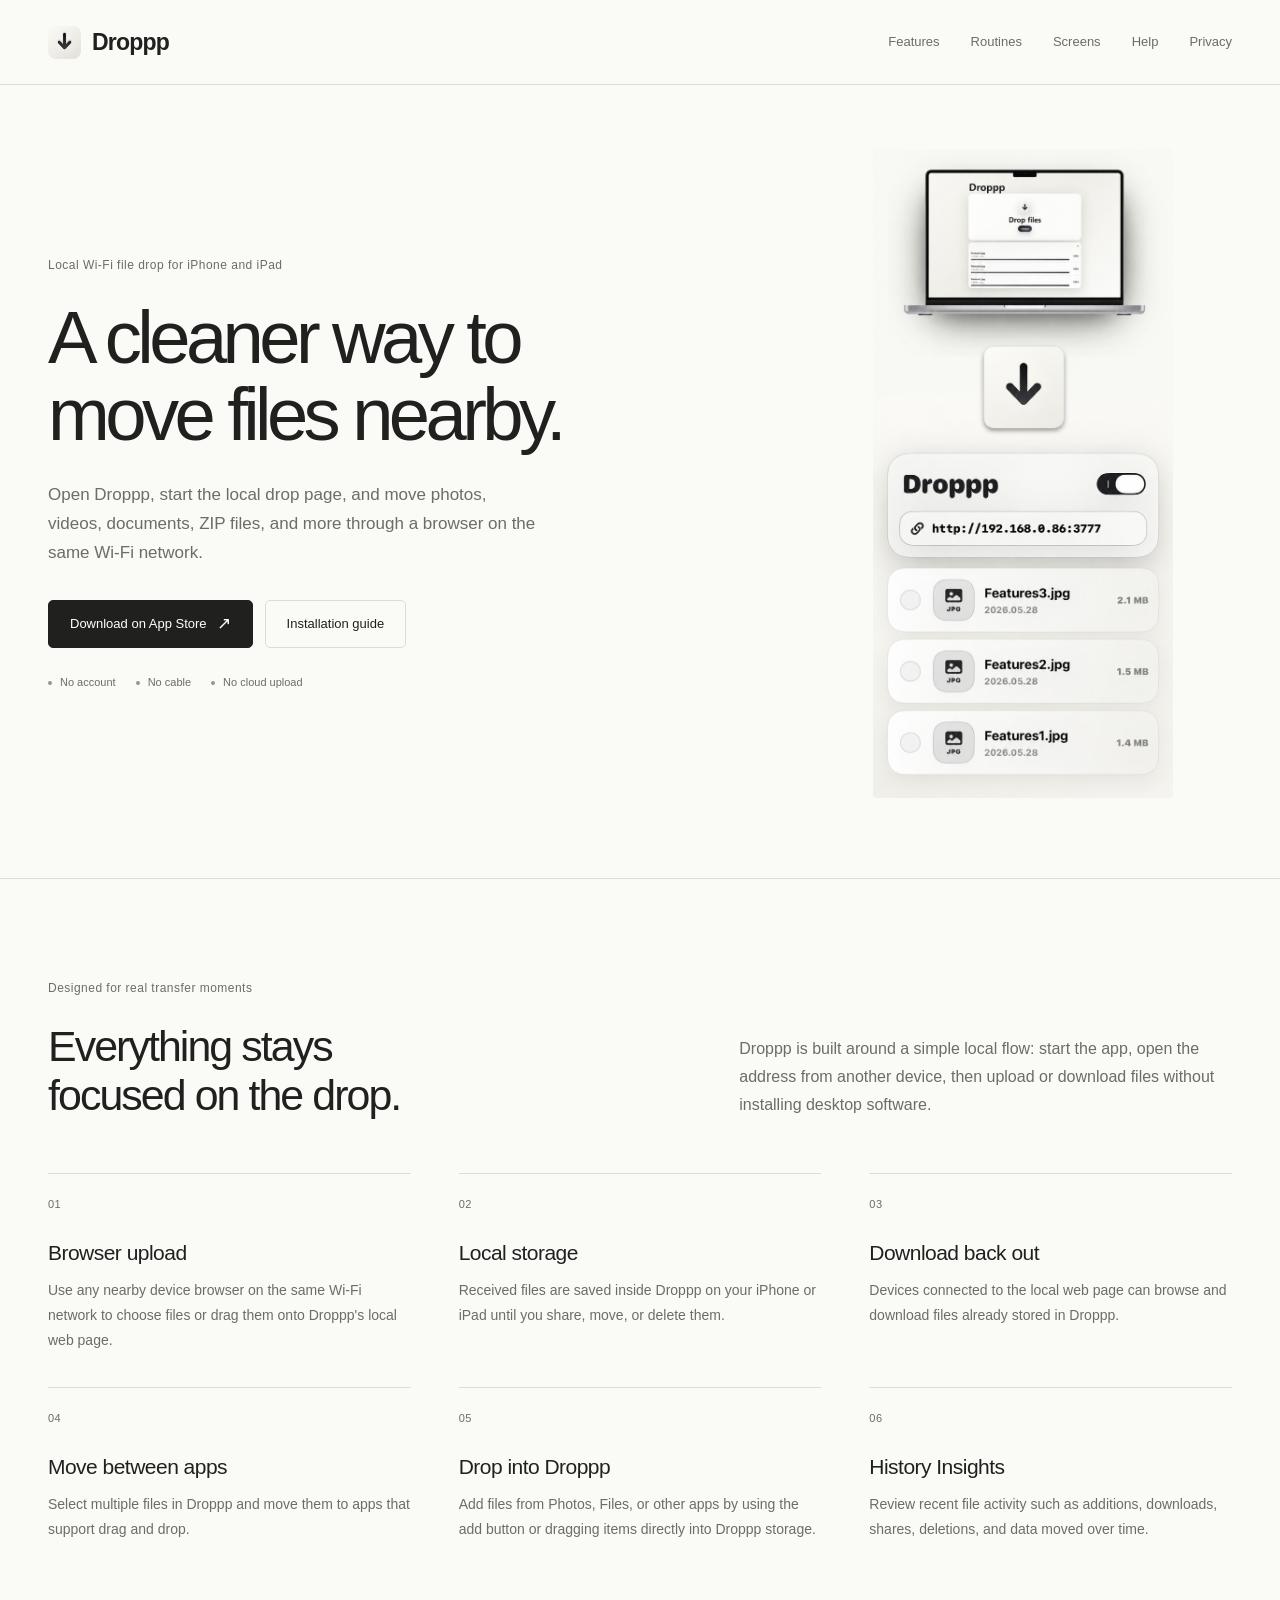
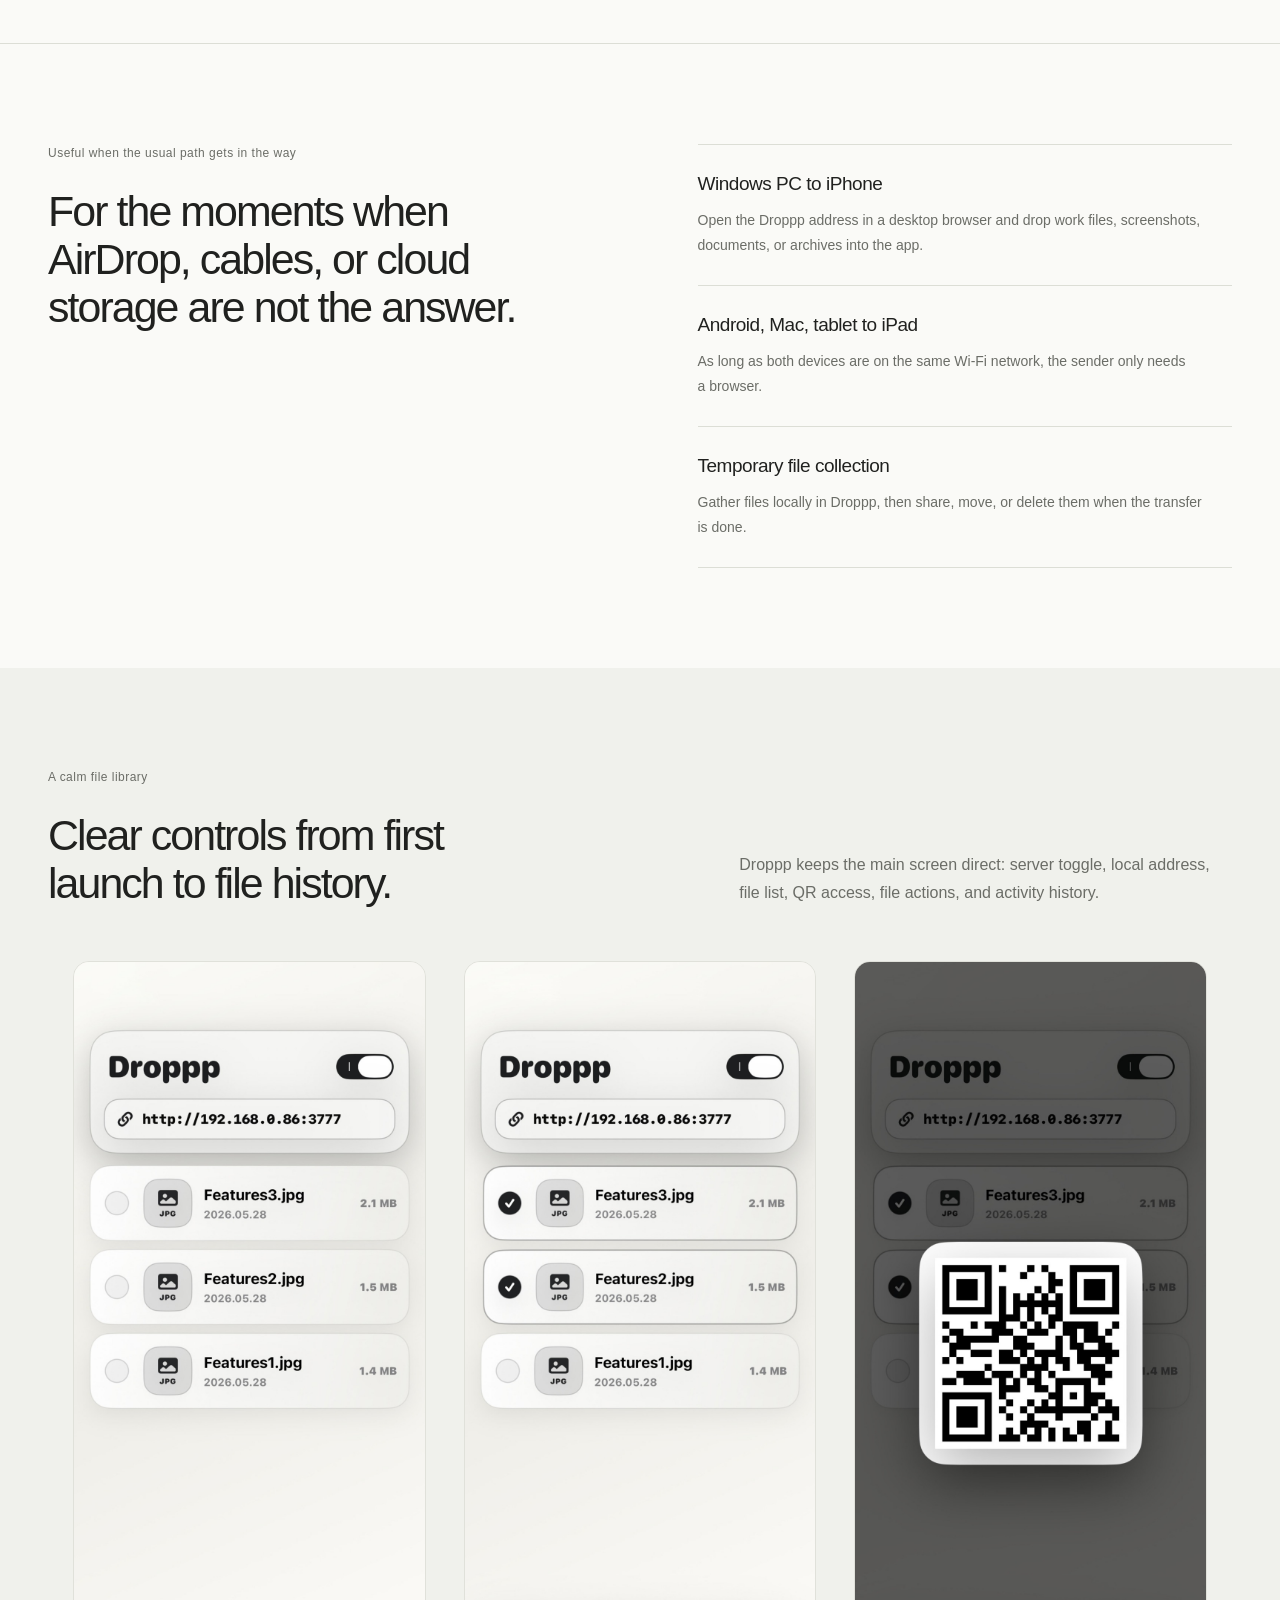
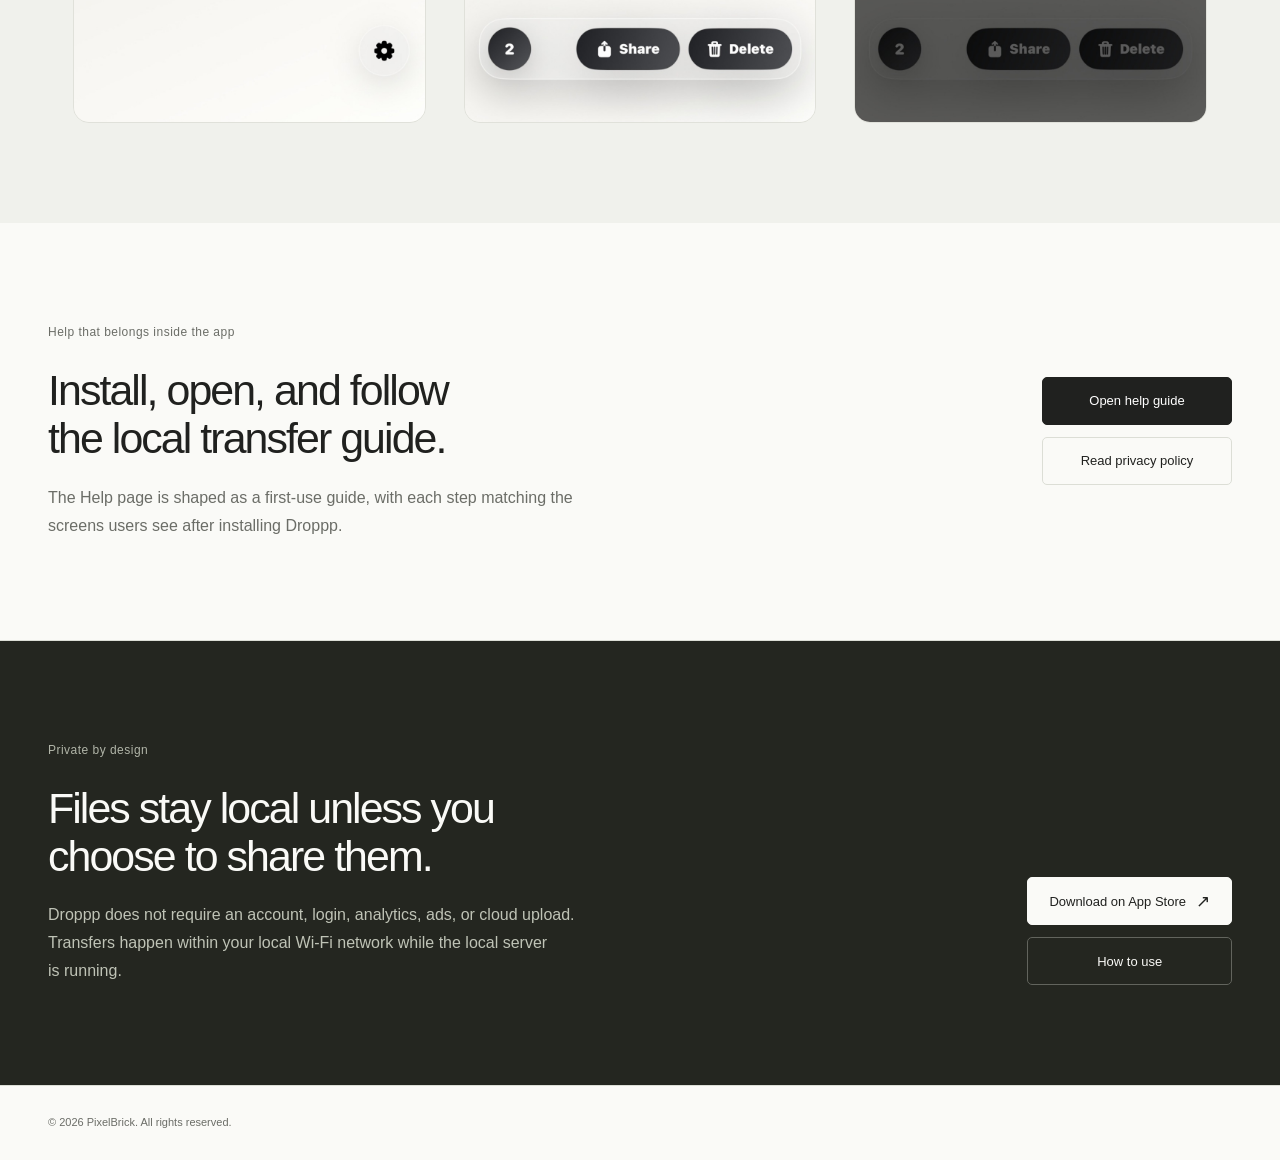
==== commit 426efbae: "Add files via upload" ====
--- a/index.html
+++ b/index.html
@@ -12,7 +12,7 @@
   <header class="site-header">
     <nav class="container nav" aria-label="Primary navigation">
       <a class="brand" href="index.html" aria-label="Droppp home">
-        <img src="app-icon.png" alt="" />
+        <img src="app-icon.png" alt="" width="1024" height="1024" />
         <span>Droppp</span>
       </a>
       <button class="nav-toggle" type="button" aria-label="Toggle navigation" aria-expanded="false" aria-controls="primary-nav">
@@ -49,7 +49,7 @@
         </div>
 
         <figure class="hero-media reveal" style="--delay: 120ms">
-          <img src="main.jpg" alt="Droppp local file drop page and iOS file library preview" />
+          <img src="main.jpg" alt="Droppp local file drop page and iOS file library preview" width="1284" height="2778" fetchpriority="high" />
         </figure>
       </div>
       <div class="hero-next" aria-hidden="true"></div>
@@ -132,13 +132,13 @@
 
         <div class="screen-grid">
           <figure class="screen-frame screen-frame-large reveal">
-            <img src="iphone2.jpg" alt="Droppp file library with local server address" />
+            <img src="iphone2.jpg" alt="Droppp file library with local server address" width="946" height="2048" loading="lazy" decoding="async" />
           </figure>
           <figure class="screen-frame reveal" style="--delay: 80ms">
-            <img src="iphone3.jpg" alt="Droppp selected file actions" />
+            <img src="iphone3.jpg" alt="Droppp selected file actions" width="946" height="2048" loading="lazy" decoding="async" />
           </figure>
           <figure class="screen-frame reveal" style="--delay: 160ms">
-            <img src="iphone4.jpg" alt="Droppp QR code view" />
+            <img src="iphone4.jpg" alt="Droppp QR code view" width="946" height="2048" loading="lazy" decoding="async" />
           </figure>
         </div>
       </div>
--- a/styles.css
+++ b/styles.css
@@ -1,1091 +1,243 @@
 :root {
-  --ink: #111216;
-  --ink-soft: #34373d;
-  --muted: #707782;
-  --paper: #faf8f1;
-  --paper-deep: #eee8da;
-  --mist: #edf5f2;
-  --ice: #eef4fb;
-  --surface: rgba(255, 255, 255, .78);
-  --surface-strong: #fffdf8;
-  --line: rgba(17, 18, 22, .12);
-  --line-strong: rgba(17, 18, 22, .2);
-  --gold: #b9975b;
-  --gold-soft: #ead8b6;
-  --graphite: #17191e;
-  --graphite-2: #23262d;
-  --white: #ffffff;
-  --shadow: 0 30px 90px rgba(17, 18, 22, .18);
-  --shadow-soft: 0 16px 40px rgba(17, 18, 22, .1);
-  --shadow-line: 0 1px 0 rgba(255, 255, 255, .58) inset;
-}
-
-* {
-  box-sizing: border-box;
-}
-
-html {
-  scroll-behavior: smooth;
-  -webkit-text-size-adjust: 100%;
-}
-
+  color-scheme: light;
+  --ink: #20211f;
+  --muted: #6b6d67;
+  --paper: #fafaf7;
+  --wash: #f0f1ec;
+  --line: #dcded6;
+  --white: #fff;
+}
+
+* { box-sizing: border-box; }
+html { scroll-behavior: smooth; scroll-padding-top: 104px; -webkit-text-size-adjust: 100%; }
 body {
   margin: 0;
+  background: var(--paper);
   color: var(--ink);
-  background:
-    linear-gradient(180deg, #fbfaf5 0%, var(--mist) 46%, var(--ice) 100%);
-  font-family: -apple-system, BlinkMacSystemFont, "SF Pro Display", "Segoe UI", sans-serif;
-  line-height: 1.5;
-  letter-spacing: 0;
-  overflow-x: hidden;
-}
-
-img {
-  display: block;
-  max-width: 100%;
-}
-
-a {
-  color: inherit;
-  text-decoration: none;
-}
-
-h1,
-h2,
-h3,
-p,
-a,
-li,
-span {
-  overflow-wrap: break-word;
-  letter-spacing: 0;
-}
-
-.container {
-  width: min(1160px, calc(100% - 48px));
-  margin: 0 auto;
-}
-
+  font-family: "Helvetica Neue", Helvetica, Arial, sans-serif;
+  font-size: 16px;
+  line-height: 1.6;
+  -webkit-font-smoothing: antialiased;
+}
+img { display: block; max-width: 100%; height: auto; }
+a { color: inherit; text-decoration: none; }
+button { font: inherit; }
+h1, h2, h3, p, figure { margin: 0; }
+h1, h2, h3 { font-weight: 500; text-wrap: balance; }
+p, li { text-wrap: pretty; }
+::selection { background: #dfe4d5; color: var(--ink); }
+:focus-visible { outline: 2px solid var(--ink); outline-offset: 5px; }
+.container { width: min(1200px, calc(100% - 96px)); margin-inline: auto; }
+
+/* A quiet, consistent navigation across all three pages. */
 .site-header {
   position: sticky;
   top: 0;
   z-index: 20;
-  border-bottom: 1px solid rgba(17, 18, 22, .08);
-  background: rgba(250, 248, 241, .82);
-  backdrop-filter: blur(22px) saturate(1.18);
-}
-
-.site-header.is-scrolled {
-  background: rgba(250, 248, 241, .94);
-  box-shadow: 0 12px 34px rgba(17, 18, 22, .08);
-}
-
-.nav {
-  display: flex;
-  min-height: 72px;
-  align-items: center;
-  justify-content: space-between;
-  flex-wrap: wrap;
-  gap: 16px;
-  padding: 12px 0;
-}
-
-.brand {
-  display: inline-flex;
-  align-items: center;
-  gap: 12px;
-  flex: 0 0 auto;
-  font-size: 23px;
-  font-weight: 900;
-  line-height: 1;
-  white-space: nowrap;
-}
-
-.brand img {
-  width: 40px;
-  height: 40px;
-  border-radius: 8px;
-  box-shadow: var(--shadow-soft);
-}
-
-.navlinks {
-  display: flex;
-  flex-wrap: wrap;
-  justify-content: flex-end;
-  gap: 6px;
-}
-
-.nav-toggle {
-  display: none;
-  width: 42px;
-  height: 42px;
-  align-items: center;
-  justify-content: center;
-  flex-direction: column;
-  gap: 5px;
-  border: 1px solid var(--line);
-  border-radius: 8px;
-  background: rgba(255, 255, 255, .82);
-  color: var(--ink);
-  cursor: pointer;
-}
-
-.nav-toggle span {
-  display: block;
-  width: 18px;
-  height: 2px;
-  border-radius: 999px;
-  background: currentColor;
-}
-
-.navlinks a {
-  display: inline-flex;
-  min-height: 38px;
-  align-items: center;
-  justify-content: center;
-  border: 1px solid transparent;
-  border-radius: 8px;
-  padding: 0 12px;
-  color: #50555d;
-  font-size: 14px;
-  font-weight: 780;
-  line-height: 1.1;
-  transition: background .18s ease, border-color .18s ease, color .18s ease;
-}
-
-.navlinks a:hover,
-.navlinks a:focus-visible,
-.navlinks a.is-active {
-  border-color: var(--line);
-  background: rgba(255, 255, 255, .84);
-  color: var(--ink);
-  outline: none;
-}
-
-.hero-panel {
-  position: relative;
-  overflow: hidden;
-  border-bottom: 1px solid rgba(255, 255, 255, .12);
-  background:
-    linear-gradient(135deg, var(--graphite) 0%, #101116 48%, #262016 100%);
-  color: var(--white);
-}
-
-.hero-panel::before {
-  content: "";
-  position: absolute;
-  inset: 0;
-  background:
-    linear-gradient(90deg, rgba(255,255,255,.045) 1px, transparent 1px),
-    linear-gradient(180deg, rgba(255,255,255,.045) 1px, transparent 1px);
-  background-size: 72px 72px;
-  -webkit-mask-image: linear-gradient(90deg, transparent 0%, #000 22%, #000 78%, transparent 100%);
-  mask-image: linear-gradient(90deg, transparent 0%, #000 22%, #000 78%, transparent 100%);
-  opacity: .55;
-  pointer-events: none;
-}
-
-.hero-panel::after {
-  content: "";
-  position: absolute;
-  inset: auto 0 0;
-  height: 1px;
-  background: linear-gradient(90deg, transparent, rgba(185, 151, 91, .82), transparent);
-}
-
-.hero-grid {
-  position: relative;
-  z-index: 1;
-  display: grid;
-  grid-template-columns: minmax(0, .9fr) minmax(360px, 1.1fr);
-  min-height: min(720px, calc(100svh - 118px));
-  align-items: center;
-  gap: clamp(34px, 6vw, 80px);
-  padding: clamp(62px, 8vw, 94px) 0 clamp(64px, 8vw, 92px);
-}
-
-.hero-content {
-  width: 100%;
-}
-
-.kicker,
-.eyebrow {
-  margin: 0 0 14px;
-  color: var(--gold-soft);
-  font-size: 12px;
-  font-weight: 860;
-  line-height: 1.2;
-  text-transform: uppercase;
-}
-
-.hero-content h1,
-.page-title h1,
-.help-hero h1 {
-  max-width: 840px;
-  margin: 0;
-  font-size: clamp(44px, 7.6vw, 92px);
-  font-weight: 930;
-  line-height: .96;
-}
-
-.lead {
-  max-width: 660px;
-  margin: 24px 0 0;
-  color: rgba(255, 255, 255, .78);
-  font-size: clamp(19px, 2.15vw, 25px);
-  font-weight: 620;
-  line-height: 1.38;
-}
-
-.button-row {
-  display: flex;
-  flex-wrap: wrap;
-  align-items: center;
-  gap: 10px;
-  margin-top: 30px;
-}
-
-.button {
-  display: inline-flex;
-  min-height: 48px;
-  max-width: 100%;
-  align-items: center;
-  justify-content: center;
-  border: 1px solid var(--line);
-  border-radius: 8px;
-  padding: 12px 18px;
-  font-size: 15px;
-  font-weight: 860;
-  line-height: 1.15;
-  text-align: center;
-  transition: transform .18s ease, box-shadow .18s ease, background .18s ease, border-color .18s ease;
-}
-
-.button:hover,
-.button:focus-visible {
-  transform: translateY(-1px);
-  outline: none;
-}
-
-.button-primary {
-  border-color: var(--gold);
-  background: linear-gradient(135deg, var(--gold) 0%, #d7bd83 100%);
-  color: #19150e;
-  box-shadow: 0 18px 34px rgba(185, 151, 91, .24);
-}
-
-.button-secondary {
-  border-color: rgba(17, 18, 22, .14);
-  background: rgba(255, 255, 255, .78);
-  color: var(--ink);
-  box-shadow: var(--shadow-line);
-}
-
-.hero-panel .button-secondary {
-  border-color: rgba(255, 255, 255, .18);
-  background: rgba(255, 255, 255, .08);
-  color: var(--white);
-}
-
-.button-light {
-  border-color: #fff;
-  background: #fff;
-  color: var(--ink);
-}
-
-.button-dark-outline {
-  border-color: rgba(255, 255, 255, .28);
-  background: transparent;
-  color: #fff;
-}
-
-.proof-row {
-  display: flex;
-  flex-wrap: wrap;
-  gap: 8px;
-  margin-top: 26px;
-}
-
-.proof-row span {
-  display: inline-flex;
-  min-height: 34px;
-  align-items: center;
-  border: 1px solid rgba(255, 255, 255, .14);
-  border-radius: 8px;
-  padding: 8px 11px;
-  background: rgba(255, 255, 255, .06);
-  color: rgba(255, 255, 255, .76);
-  font-size: 13px;
-  font-weight: 800;
-}
-
-.hero-media {
-  position: relative;
-  margin: 0;
-  overflow: hidden;
-  border: 1px solid rgba(255, 255, 255, .18);
-  border-radius: 8px;
-  background: rgba(255, 255, 255, .08);
-  box-shadow: var(--shadow);
-}
-
-.hero-media img {
-  width: 100%;
-  height: min(660px, 70svh);
-  object-fit: cover;
-  object-position: center top;
-}
-
-.hero-next {
-  position: absolute;
-  right: 24px;
-  bottom: 18px;
-  z-index: 2;
-  width: 42px;
-  height: 42px;
-  border: 1px solid rgba(255, 255, 255, .24);
-  border-radius: 8px;
-}
-
-.hero-next::before,
-.hero-next::after {
-  content: "";
-  position: absolute;
-  left: 50%;
-  width: 12px;
-  height: 2px;
-  background: rgba(255, 255, 255, .7);
-  transform-origin: center;
-}
-
-.hero-next::before {
-  top: 19px;
-  transform: translateX(-75%) rotate(45deg);
-}
-
-.hero-next::after {
-  top: 19px;
-  transform: translateX(-25%) rotate(-45deg);
-}
-
-.section {
-  padding: clamp(72px, 8.4vw, 112px) 0;
-}
-
-.section-tint {
-  border-top: 1px solid rgba(17, 18, 22, .08);
-  border-bottom: 1px solid rgba(17, 18, 22, .08);
-  background:
-    linear-gradient(180deg, rgba(255, 255, 255, .58), rgba(238, 244, 251, .74));
-}
-
-.section-header {
-  max-width: 780px;
-  margin: 0 0 38px;
-}
-
-.section-header .eyebrow,
-.install-copy .eyebrow,
-.page-title .kicker,
-.help-hero .kicker,
-.legal-copy + .eyebrow {
-  color: #7a642e;
-}
-
-.section-header h2,
-.cta-content h2,
-.install-copy h2,
-.notes-grid h2,
-.legal-copy h2 {
-  margin: 0;
-  font-weight: 920;
-  line-height: 1.06;
-}
-
-.section-header h2,
-.cta-content h2,
-.install-copy h2 {
-  font-size: clamp(32px, 5.2vw, 58px);
-}
-
-.section-header p:not(.eyebrow),
-.cta-content p:not(.eyebrow),
-.install-copy p:not(.eyebrow),
-.notes-grid p,
-.setup-checklist li {
-  margin: 14px 0 0;
-  color: var(--muted);
-  font-size: 18px;
-  font-weight: 560;
-  line-height: 1.55;
-}
-
-.feature-grid {
-  display: grid;
-  grid-template-columns: repeat(3, minmax(0, 1fr));
-  gap: 14px;
-}
-
-.feature-card {
-  min-height: 258px;
-  border: 1px solid var(--line);
-  border-radius: 8px;
-  padding: 24px;
-  background: linear-gradient(180deg, rgba(255, 255, 255, .84), rgba(255, 255, 255, .58));
-  box-shadow: var(--shadow-soft), var(--shadow-line);
-}
-
-.feature-mark {
-  display: inline-flex;
-  min-width: 42px;
-  height: 36px;
-  align-items: center;
-  justify-content: center;
-  border-radius: 8px;
-  background: var(--graphite);
-  color: var(--gold-soft);
-  font-size: 13px;
-  font-weight: 860;
-}
-
-.feature-card h3 {
-  margin: 24px 0 9px;
-  font-size: 23px;
-  font-weight: 900;
-  line-height: 1.14;
-}
-
-.feature-card p {
-  margin: 0;
-  color: var(--muted);
-  font-size: 16px;
-  font-weight: 560;
-}
-
-.routine-band {
-  background:
-    linear-gradient(135deg, #f8f5ea 0%, #eaf3ef 44%, #e8eff8 100%);
-}
-
-.routine-grid {
-  display: grid;
-  grid-template-columns: minmax(0, .95fr) minmax(320px, 1.05fr);
-  gap: clamp(26px, 5vw, 58px);
-  align-items: start;
-}
-
-.routine-list {
-  display: grid;
-  gap: 12px;
-}
-
-.routine-item {
-  border: 1px solid var(--line);
-  border-radius: 8px;
-  padding: 22px;
-  background: rgba(255, 255, 255, .72);
-  box-shadow: var(--shadow-line);
-}
-
-.routine-item span {
-  display: block;
-  color: var(--ink);
-  font-size: 21px;
-  font-weight: 900;
-  line-height: 1.2;
-}
-
-.routine-item p {
-  margin: 10px 0 0;
-  color: var(--muted);
-  font-size: 16px;
-  font-weight: 560;
-}
-
-.screen-grid {
-  display: grid;
-  grid-template-columns: minmax(0, 1.08fr) minmax(250px, .92fr);
-  gap: 14px;
-}
-
-.screen-frame {
-  display: flex;
-  min-height: 0;
-  margin: 0;
-  overflow: hidden;
-  border: 1px solid var(--line);
-  border-radius: 8px;
-  background: var(--surface-strong);
-  box-shadow: var(--shadow-soft), var(--shadow-line);
-}
-
-.screen-frame-large {
-  grid-row: span 2;
-}
-
-.screen-frame img {
-  width: 100%;
-  height: auto;
-  max-height: 440px;
-  object-fit: contain;
-  background: var(--surface-strong);
-}
-
-.screen-frame-large img {
-  max-height: 900px;
-}
-
-.install-band {
   background: var(--paper);
-}
-
-.install-grid {
-  display: grid;
-  grid-template-columns: minmax(0, 1fr) auto;
-  align-items: center;
-  gap: 30px;
-}
-
-.install-copy {
-  max-width: 760px;
-}
-
-.install-actions {
-  display: flex;
-  flex-wrap: wrap;
-  gap: 10px;
-  justify-content: flex-end;
-}
-
-.cta-band {
-  background:
-    linear-gradient(135deg, #121317 0%, #202228 62%, #2b2316 100%);
-  color: #fff;
-}
-
-.cta-content {
-  display: grid;
-  grid-template-columns: minmax(0, 1fr) auto;
-  align-items: center;
-  gap: 28px;
-}
-
-.cta-content .eyebrow,
-.cta-content p:not(.eyebrow) {
-  color: rgba(255, 255, 255, .72);
-}
-
-.cta-content p:not(.eyebrow) {
-  max-width: 700px;
-}
-
-.cta-actions {
-  justify-content: flex-end;
-  margin-top: 0;
-}
-
-.site-footer {
-  padding: 34px 0 50px;
-  color: #727882;
-  font-size: 14px;
-  font-weight: 720;
-  text-align: center;
-  background: #f4f6f8;
-}
-
-.page-main {
-  padding-bottom: 78px;
-}
-
-.page-title {
-  padding: 76px 0 30px;
-}
-
-.page-title h1 {
-  color: var(--ink);
-}
-
-.page-title p:not(.kicker) {
-  max-width: 680px;
-  margin: 18px 0 0;
-  color: var(--muted);
-  font-size: 19px;
-  font-weight: 650;
-}
-
-.legal-copy {
-  width: min(900px, calc(100% - 48px));
-  border: 1px solid var(--line);
-  border-radius: 8px;
-  padding: clamp(28px, 5vw, 46px);
-  background: rgba(255, 255, 255, .78);
-  box-shadow: var(--shadow-soft), var(--shadow-line);
-}
-
-.legal-copy h2 {
-  margin-top: 34px;
-  font-size: 24px;
-}
-
-.legal-copy h2:first-of-type {
-  margin-top: 26px;
-}
-
-.legal-copy p {
-  margin: 0 0 14px;
-  color: #454a52;
-  font-size: 16px;
-  font-weight: 520;
-}
-
-.legal-copy a {
-  font-weight: 860;
-  text-decoration: underline;
-  text-underline-offset: 3px;
-}
-
-.help-hero {
-  position: relative;
-  overflow: hidden;
-  border-bottom: 1px solid rgba(17, 18, 22, .08);
-  background:
-    linear-gradient(135deg, #fbfaf5 0%, #edf5f2 52%, #e9eff8 100%);
-  padding: clamp(66px, 8vw, 96px) 0 clamp(50px, 7vw, 78px);
-}
-
-.help-hero::before {
-  content: "";
-  position: absolute;
-  inset: 0;
-  background:
-    linear-gradient(90deg, rgba(17,18,22,.045) 1px, transparent 1px),
-    linear-gradient(180deg, rgba(17,18,22,.04) 1px, transparent 1px);
-  background-size: 68px 68px;
-  opacity: .46;
-  pointer-events: none;
-}
-
-.help-hero-grid {
-  position: relative;
-  z-index: 1;
-  display: grid;
-  grid-template-columns: minmax(0, 1fr) minmax(280px, 380px);
-  gap: clamp(28px, 6vw, 68px);
-  align-items: end;
-}
-
-.help-hero .lead {
-  color: var(--ink-soft);
-}
-
-.setup-checklist {
-  border: 1px solid var(--line);
-  border-radius: 8px;
-  padding: 24px;
-  background: rgba(255, 255, 255, .76);
-  box-shadow: var(--shadow-soft), var(--shadow-line);
-}
-
-.setup-checklist ul {
-  display: grid;
-  gap: 12px;
-  margin: 0;
-  padding: 0;
-  list-style: none;
-}
-
-.setup-checklist li {
-  position: relative;
-  margin: 0;
-  padding-left: 20px;
-  font-size: 16px;
-}
-
-.setup-checklist li::before {
-  content: "";
-  position: absolute;
-  top: .72em;
-  left: 0;
-  width: 8px;
-  height: 8px;
-  border-radius: 50%;
-  background: var(--gold);
-}
-
-.step-grid {
-  display: grid;
-  gap: 16px;
-}
-
-.step-card {
-  display: grid;
-  grid-template-columns: 64px minmax(0, 1fr);
-  align-items: start;
-  gap: 22px;
-  border: 1px solid var(--line);
-  border-radius: 8px;
-  padding: clamp(18px, 3vw, 26px);
-  background: rgba(255, 255, 255, .78);
-  box-shadow: var(--shadow-soft), var(--shadow-line);
-}
-
-.step-number {
-  display: inline-flex;
-  width: 56px;
-  height: 56px;
-  align-items: center;
-  justify-content: center;
-  border-radius: 8px;
-  background: var(--graphite);
-  color: var(--gold-soft);
-  font-size: 24px;
-  font-weight: 920;
-  line-height: 1;
-  margin-top: 2px;
-}
-
-.step-copy h3 {
-  margin: 0 0 8px;
-  font-size: clamp(22px, 3vw, 30px);
-  font-weight: 920;
-  line-height: 1.12;
-}
-
-.step-copy p {
-  max-width: 760px;
-  margin: 0;
-  color: var(--muted);
-  font-size: 16px;
-  font-weight: 560;
-}
-
-.step-media,
-.guide-image {
-  display: flex;
-  align-items: center;
-  justify-content: center;
-  margin: 20px 0 0;
-  overflow: hidden;
-  border: 1px solid var(--line);
-  border-radius: 8px;
-  background: var(--surface-strong);
-  box-shadow: var(--shadow-line);
-}
-
-.step-media {
-  width: min(520px, 58%);
-  margin-left: auto;
-  margin-right: auto;
-}
-
-.step-media img,
-.guide-image img {
-  width: auto;
-  max-width: 100%;
-  height: auto;
-  max-height: 560px;
-  object-fit: contain;
-}
-
-.step-media-tall img,
-.guide-image img {
-  max-height: 640px;
-}
-
-.help-notes {
-  background: var(--paper);
-}
-
-.help-notes-grid {
-  display: grid;
-  grid-template-columns: minmax(0, .84fr) minmax(360px, 1.16fr);
-  gap: clamp(28px, 5vw, 60px);
-  align-items: start;
-}
-
-.notes-grid {
-  display: grid;
-  grid-template-columns: repeat(2, minmax(0, 1fr));
-  gap: 14px;
-}
-
-.note-card {
-  border: 1px solid var(--line);
-  border-radius: 8px;
-  padding: 22px;
-  background: rgba(255, 255, 255, .78);
-  box-shadow: var(--shadow-line);
-}
-
-.note-card:first-child {
-  grid-column: 1 / -1;
-}
-
-.notes-grid h2 {
-  font-size: clamp(22px, 2.8vw, 28px);
-}
-
-.guide-image-row {
-  display: grid;
-  grid-template-columns: repeat(2, minmax(0, 1fr));
-  gap: 14px;
-  margin-top: 18px;
-}
-
-.guide-image-row .guide-image {
-  margin-top: 0;
-}
-
-.guide-image-compact {
-  width: fit-content;
-  max-width: 100%;
-  padding: 10px;
-}
-
-.guide-image-compact img {
-  width: min(360px, 100%);
-  max-height: 140px;
-}
-
-.guide-image-half {
-  width: min(420px, 72%);
-  margin-left: 0;
-  margin-right: auto;
-}
-
+  border-bottom: 1px solid var(--line);
+}
+.nav { min-height: 84px; display: flex; align-items: center; justify-content: space-between; gap: 24px; }
+.brand { display: inline-flex; align-items: center; gap: 11px; font-size: 23px; font-weight: 600; letter-spacing: -.8px; line-height: 1; }
+.brand img { width: 33px; height: 33px; border-radius: 8px; }
+.navlinks { display: flex; align-items: center; gap: 31px; }
+.navlinks a { display: inline-flex; align-items: center; min-height: 44px; font-size: 13px; color: var(--muted); transition: color .15s; }
+.navlinks a:hover, .navlinks a.is-active { color: var(--ink); text-decoration: underline; text-underline-offset: 6px; text-decoration-thickness: 1px; }
+.nav-toggle { display: none; width: 44px; height: 44px; border: 0; background: none; color: var(--ink); cursor: pointer; }
+.nav-toggle span { display: block; width: 20px; height: 1px; margin: 5px auto; background: currentColor; transition: transform .2s, opacity .2s; }
+
+/* Home */
+.hero-panel { border-bottom: 1px solid var(--line); }
+.hero-grid { display: grid; grid-template-columns: 1.25fr .75fr; align-items: center; gap: 70px; padding-block: 64px 80px; }
+.kicker, .eyebrow { color: var(--muted); font-size: 12px; font-weight: 500; line-height: 1.5; letter-spacing: .04em; margin-bottom: 25px; }
+.hero-content h1 { max-width: 650px; font-size: clamp(54px, 5.8vw, 80px); line-height: 1.04; letter-spacing: -.062em; }
+.lead { max-width: 495px; margin-top: 28px; color: var(--muted); font-size: 17px; line-height: 1.7; }
+.button-row { display: flex; flex-wrap: wrap; align-items: center; gap: 12px; margin-top: 32px; }
+.button { display: inline-flex; min-height: 48px; align-items: center; justify-content: center; gap: 10px; padding: 13px 21px; border: 1px solid var(--line); border-radius: 5px; font-size: 13px; font-weight: 500; line-height: 1.5; text-align: center; transition: background .18s, border-color .18s; }
+.button-primary { background: var(--ink); border-color: var(--ink); color: var(--white); }
+.button-primary:hover { background: #41433d; border-color: #41433d; }
+.button-secondary { background: transparent; }
+.button-secondary:hover { border-color: var(--ink); background: #eeefe8; }
+.button-light { background: var(--paper); color: var(--ink); border-color: var(--paper); }
+.button-light:hover { background: #dfe2d8; border-color: #dfe2d8; }
+.button-dark-outline { border-color: #62645d; color: var(--paper); }
+.button-dark-outline:hover { background: #363831; border-color: #a0a397; }
+.button[href^="https://apps.apple.com"]::after { content: "↗"; font-size: 17px; font-weight: 400; line-height: 1; }
+.proof-row { display: flex; flex-wrap: wrap; gap: 10px 20px; margin-top: 26px; }
+.proof-row span { display: inline-flex; align-items: center; gap: 8px; color: var(--muted); font-size: 11px; }
+.proof-row span::before { content: ""; width: 4px; height: 4px; border-radius: 50%; background: #929789; }
+.hero-media { width: min(100%, 300px); margin-inline: auto; }
+.hero-media img { width: 100%; border-radius: 4px; }
+.hero-next { display: none; }
+.section { padding-block: 100px; }
+.section-header { margin-bottom: 54px; }
+.section-header h2, .install-copy h2, .cta-content h2 { font-size: clamp(32px, 3.35vw, 46px); letter-spacing: -.045em; line-height: 1.13; }
+.section-header p:not(.eyebrow), .install-copy > p:not(.eyebrow), .cta-content p:not(.eyebrow) { max-width: 530px; margin-top: 21px; color: var(--muted); font-size: 16px; line-height: 1.75; }
+#features .section-header, #screens .section-header { display: grid; grid-template-columns: 1.2fr 1fr; column-gap: 100px; align-items: end; }
+#features .section-header .eyebrow, #screens .section-header .eyebrow { grid-column: 1 / -1; }
+#features .section-header > p:last-child, #screens .section-header > p:last-child { margin-top: 0; }
+.feature-grid { display: grid; grid-template-columns: repeat(3, minmax(0, 1fr)); gap: 34px 48px; }
+.feature-card { border-top: 1px solid var(--line); padding-top: 22px; }
+.feature-mark { display: block; color: var(--muted); font-size: 11px; font-variant-numeric: tabular-nums; letter-spacing: .04em; }
+.feature-card h3 { margin-top: 26px; margin-bottom: 12px; font-size: 21px; line-height: 1.25; letter-spacing: -.025em; }
+.feature-card p, .routine-item p { color: var(--muted); font-size: 14px; line-height: 1.8; }
+.routine-band { border-top: 1px solid var(--line); }
+.routine-grid { display: grid; grid-template-columns: 1fr 1fr; gap: 115px; align-items: start; }
+.routine-grid .section-header { margin-bottom: 0; }
+.routine-list { border-top: 1px solid var(--line); }
+.routine-item { padding-block: 26px; border-bottom: 1px solid var(--line); }
+.routine-item span { display: block; font-size: 19px; font-weight: 500; letter-spacing: -.025em; line-height: 1.35; }
+.routine-item p { margin-top: 12px; }
+#screens { background: var(--wash); }
+.screen-grid { display: grid; grid-template-columns: repeat(3, minmax(0, 1fr)); gap: 38px; padding-inline: 25px; align-items: start; }
+.screen-frame { overflow: hidden; border-radius: 16px; border: 1px solid #e0e1da; }
+.screen-frame img { width: 100%; }
+.install-band { border-bottom: 1px solid var(--line); }
+.install-grid { display: grid; grid-template-columns: 1.25fr .75fr; align-items: center; gap: 80px; }
+.install-copy { max-width: 630px; }
+.install-actions { display: flex; flex-direction: column; align-items: flex-start; justify-self: end; gap: 12px; }
+.install-actions .button { min-width: 190px; }
+.cta-band { background: #242620; color: var(--paper); }
+.cta-content { display: grid; grid-template-columns: 1.3fr .7fr; align-items: end; gap: 90px; }
+.cta-content .eyebrow { color: #b1b5a8; }
+.cta-content p:not(.eyebrow) { color: #bfc3b6; }
+.cta-actions { flex-direction: column; align-items: stretch; justify-self: end; margin-top: 0; }
+.site-footer { padding-block: 28px; border-top: 1px solid var(--line); color: var(--muted); font-size: 11px; }
+
+/* Help: instructions and their original images, side by side. */
+.help-hero { padding-block: 94px 85px; border-bottom: 1px solid var(--line); }
+.help-hero-grid { display: grid; grid-template-columns: 1.55fr 1fr; gap: 105px; align-items: end; }
+.help-hero h1 { max-width: 680px; font-size: clamp(44px, 5vw, 68px); letter-spacing: -.055em; line-height: 1.07; }
+.help-hero .lead { max-width: 590px; }
+.setup-checklist { border-top: 1px solid var(--ink); padding-top: 22px; }
+.setup-checklist .eyebrow { margin-bottom: 24px; color: var(--ink); }
+.setup-checklist ul { list-style: none; padding: 0; margin: 0; }
+.setup-checklist li { position: relative; padding-left: 19px; color: var(--muted); font-size: 14px; line-height: 1.7; }
+.setup-checklist li + li { margin-top: 18px; }
+.setup-checklist li::before { content: ""; position: absolute; left: 0; top: .65em; width: 4px; height: 4px; background: #7e8675; border-radius: 50%; }
+#steps .section-header { max-width: 650px; }
+.step-card { display: grid; grid-template-columns: 35px 1fr 1.15fr; align-items: start; gap: 25px; border-top: 1px solid var(--line); padding-block: 55px; }
+.step-card:last-child { padding-bottom: 0; }
+.step-number { padding-top: 6px; color: var(--muted); font-size: 12px; font-variant-numeric: tabular-nums; }
+.step-copy { max-width: 365px; }
+.step-copy h3 { font-size: 28px; line-height: 1.2; letter-spacing: -.035em; }
+.step-copy p { margin-top: 18px; font-size: 15px; line-height: 1.8; color: var(--muted); }
+.step-media { display: flex; justify-content: center; align-items: flex-start; padding-inline: 28px; }
+.step-media img { width: auto; max-width: 100%; max-height: 420px; object-fit: contain; border-radius: 6px; }
+.step-media-tall img { max-height: 500px; }
+.help-notes { border-top: 1px solid var(--line); background: var(--wash); }
+.help-notes-grid { display: grid; grid-template-columns: .8fr 1.2fr; gap: 90px; align-items: start; }
+.help-notes-grid > .section-header { position: sticky; top: 120px; margin-bottom: 0; }
+.notes-grid { display: grid; grid-template-columns: repeat(2, minmax(0, 1fr)); gap: 36px 32px; }
+.note-card { border-top: 1px solid #d2d5cb; padding-top: 22px; min-width: 0; }
+.note-card:first-child, .note-card:last-child { grid-column: 1 / -1; }
+.note-card h2 { font-size: 22px; letter-spacing: -.025em; line-height: 1.25; }
+.note-card p { color: var(--muted); font-size: 14px; line-height: 1.8; margin-top: 13px; }
+.guide-image-row { display: grid; grid-template-columns: repeat(2, minmax(0, 1fr)); gap: 18px; margin-top: 26px; }
+.guide-image { margin-top: 24px; }
+.guide-image-row .guide-image { margin-top: 0; }
+.guide-image img { width: auto; max-height: 480px; border-radius: 5px; }
+.guide-image-compact img { max-height: 100px; }
+.guide-image-half img { max-height: 350px; }
+
+/* Privacy reads like a document, with a clear title and comfortable measure. */
+.page-main { display: grid; grid-template-columns: .75fr 1.25fr; gap: 100px; width: min(1200px, calc(100% - 96px)); margin-inline: auto; padding-block: 100px 120px; align-items: start; }
+.page-main .container { width: 100%; }
+.page-title { position: sticky; top: 135px; }
+.page-title h1 { font-size: clamp(42px, 4.3vw, 60px); letter-spacing: -.055em; line-height: 1.1; }
+.page-title p:not(.kicker) { color: var(--muted); font-size: 12px; margin-top: 24px; }
+.legal-copy { max-width: 650px; }
+.legal-copy > p:first-child { color: var(--ink); font-size: 20px; line-height: 1.65; margin-bottom: 40px; }
+.legal-copy h2 { font-size: 22px; letter-spacing: -.025em; line-height: 1.3; margin-top: 35px; margin-bottom: 14px; padding-top: 25px; border-top: 1px solid var(--line); }
+.legal-copy p { font-size: 15px; line-height: 1.85; color: var(--muted); margin-bottom: 14px; }
+.legal-copy a { color: var(--ink); text-decoration: underline; text-underline-offset: 4px; overflow-wrap: anywhere; }
+
+/* Content remains visible without JavaScript or scroll-triggered effects. */
 @media (prefers-reduced-motion: no-preference) {
-  .js-enabled .reveal {
-    opacity: 0;
-    transform: translateY(24px);
-    filter: blur(8px);
-    transition:
-      opacity .7s ease,
-      transform .7s cubic-bezier(.19, 1, .22, 1),
-      filter .7s ease;
-    transition-delay: var(--delay, 0ms);
-  }
-
-  .js-enabled .reveal.is-visible {
-    opacity: 1;
-    transform: translateY(0);
-    filter: blur(0);
-  }
-}
-
-@media (max-width: 1020px) {
-  .hero-grid,
-  .routine-grid,
-  .help-hero-grid,
-  .help-notes-grid {
-    grid-template-columns: 1fr;
-  }
-
-  .hero-grid {
-    min-height: auto;
-  }
-
-  .hero-media img {
-    height: min(560px, 62svh);
-  }
-
-  .feature-grid {
-    grid-template-columns: repeat(2, minmax(0, 1fr));
-  }
-
-  .install-grid,
-  .cta-content {
-    grid-template-columns: 1fr;
-  }
-
-  .install-actions,
-  .cta-actions {
-    justify-content: flex-start;
-  }
-}
-
-@media (max-width: 820px) {
-  .screen-grid {
-    grid-template-columns: repeat(2, minmax(0, 1fr));
-  }
-
-  .screen-frame-large {
-    grid-column: 1 / -1;
-    grid-row: auto;
-  }
-
-  .screen-frame-large img {
-    max-height: 760px;
-  }
-
-  .notes-grid {
-    grid-template-columns: 1fr;
-  }
-
-  .note-card:first-child {
-    grid-column: auto;
-  }
-}
-
+  .hero-content, .help-hero-copy { animation: arrive .65s both; }
+  .hero-media { animation: arrive .8s .1s both; }
+  @keyframes arrive { from { opacity: 0; transform: translateY(10px); } to { opacity: 1; transform: translateY(0); } }
+}
+@media (max-width: 1050px) {
+  .container, .page-main { width: calc(100% - 64px); }
+  .hero-grid { gap: 40px; grid-template-columns: 1.2fr .8fr; }
+  .hero-content h1 { font-size: 63px; }
+  .navlinks { gap: 23px; }
+  #features .section-header, #screens .section-header { column-gap: 55px; }
+  .routine-grid, .help-hero-grid, .help-notes-grid, .install-grid, .cta-content, .page-main { gap: 55px; }
+  .feature-grid { column-gap: 30px; }
+  .screen-grid { padding-inline: 0; gap: 22px; }
+  .step-card { grid-template-columns: 25px 1fr 1fr; gap: 20px; }
+  .step-media { padding-inline: 8px; }
+}
 @media (max-width: 760px) {
-  .container {
-    width: min(1120px, calc(100% - 28px));
-  }
-
-  .nav {
-    min-height: 0;
-    align-items: center;
-    padding: 10px 0 12px;
-  }
-
-  .brand {
-    font-size: 22px;
-  }
-
-  .brand img {
-    width: 36px;
-    height: 36px;
-  }
-
-  .navlinks {
-    display: none;
-    width: 100%;
-    flex-direction: column;
-    justify-content: flex-start;
-    gap: 8px;
-    padding: 8px 0 2px;
-  }
-
-  .nav.is-open .navlinks {
-    display: flex;
-  }
-
-  .nav-toggle {
-    display: inline-flex;
-  }
-
-  .navlinks a {
-    min-height: 38px;
-    width: 100%;
-    padding: 0 12px;
-    font-size: 13px;
-  }
-
-  .hero-panel {
-    min-height: auto;
-  }
-
-  .hero-grid {
-    padding-top: 52px;
-  }
-
-  .hero-media img {
-    height: min(500px, 58svh);
-  }
-
-  .section {
-    padding: 64px 0;
-  }
-
-  .section-header {
-    margin-bottom: 28px;
-  }
-
-  .section-header p:not(.eyebrow),
-  .cta-content p:not(.eyebrow),
-  .install-copy p:not(.eyebrow),
-  .notes-grid p {
-    font-size: 16px;
-  }
-
-  .help-hero {
-    padding-top: 58px;
-  }
-
-  .legal-copy {
-    width: min(100% - 28px, 900px);
-  }
-}
-
-@media (max-width: 620px) {
-  .feature-grid,
-  .screen-grid {
-    grid-template-columns: 1fr;
-  }
-
-  .screen-frame img,
-  .screen-frame-large img {
-    max-height: 560px;
-  }
-
-  .button-row,
-  .install-actions {
-    width: 100%;
-  }
-
-  .button {
-    width: 100%;
-    flex: 1 1 100%;
-  }
-
-  .step-card {
-    grid-template-columns: minmax(0, 1fr);
-    gap: 14px;
-    padding: 16px;
-  }
-
-  .step-number {
-    width: 44px;
-    height: 44px;
-    font-size: 20px;
-  }
-
-  .step-media {
-    width: 100%;
-  }
-
-  .step-media img,
-  .step-media-tall img,
-  .guide-image img {
-    max-height: 480px;
-  }
-
-  .guide-image-row {
-    grid-template-columns: minmax(0, 1fr);
-  }
-
-  .guide-image-half {
-    width: 100%;
-  }
-
-  .page-title {
-    padding-top: 56px;
-  }
-}
-
-@media (max-width: 440px) {
-  .container {
-    width: calc(100% - 28px);
-  }
-
-  .hero-content h1,
-  .page-title h1,
-  .help-hero h1 {
-    font-size: 38px;
-  }
-
-  .lead {
-    font-size: 17px;
-  }
-
-  .proof-row span {
-    flex: 1 1 100%;
-    justify-content: center;
-  }
-
-  .feature-card,
-  .routine-item,
-  .note-card,
-  .setup-checklist {
-    padding: 18px;
-  }
-}
+  html { scroll-padding-top: 88px; }
+  .container, .page-main { width: calc(100% - 40px); }
+  .nav { display: grid; grid-template-columns: 1fr 44px; grid-template-rows: 68px auto; min-height: 68px; gap: 0; }
+  .brand { font-size: 21px; }
+  .brand img { width: 29px; height: 29px; }
+  .nav-toggle { display: block; }
+  .navlinks { grid-column: 1 / -1; width: 100%; flex-wrap: wrap; gap: 0 25px; padding-bottom: 16px; }
+  .js-enabled .navlinks { display: none; }
+  .js-enabled .nav.is-open .navlinks { display: flex; }
+  .navlinks a { font-size: 14px; min-height: 45px; }
+  .nav.is-open .nav-toggle span:nth-child(1) { transform: translateY(6px) rotate(45deg); }
+  .nav.is-open .nav-toggle span:nth-child(2) { opacity: 0; }
+  .nav.is-open .nav-toggle span:nth-child(3) { transform: translateY(-6px) rotate(-45deg); }
+  .hero-grid { grid-template-columns: 1fr; gap: 44px; padding-block: 53px 55px; }
+  .hero-content { max-width: 570px; }
+  .hero-content h1 { max-width: 510px; font-size: clamp(45px, 8.5vw, 64px); }
+  .kicker, .eyebrow { font-size: 11px; margin-bottom: 21px; }
+  .lead { font-size: 16px; margin-top: 23px; max-width: 520px; }
+  .hero-media { width: min(65%, 260px); }
+  .button { min-height: 46px; padding: 12px 17px; }
+  .button-row { gap: 10px; margin-top: 26px; }
+  .proof-row { margin-top: 23px; gap: 10px 18px; }
+  .section { padding-block: 66px; }
+  .section-header { margin-bottom: 36px; }
+  .section-header h2, .install-copy h2, .cta-content h2 { font-size: 35px; }
+  #features .section-header, #screens .section-header { display: block; }
+  #features .section-header > p:last-child, #screens .section-header > p:last-child { margin-top: 20px; }
+  .feature-grid { grid-template-columns: repeat(2, minmax(0, 1fr)); gap: 30px 28px; }
+  .feature-card h3 { font-size: 20px; margin-top: 20px; }
+  .routine-grid, .install-grid, .cta-content, .help-hero-grid, .help-notes-grid, .page-main { grid-template-columns: 1fr; gap: 36px; }
+  .routine-grid .section-header { max-width: 540px; }
+  .routine-item { padding-block: 23px; }
+  .screen-grid { display: flex; gap: 20px; overflow-x: auto; scroll-snap-type: x mandatory; padding: 0 0 18px; scrollbar-width: thin; scrollbar-color: #aeb4a4 transparent; }
+  .screen-frame { flex: 0 0 min(70vw, 275px); scroll-snap-align: start; border-radius: 12px; }
+  .install-actions { flex-direction: row; flex-wrap: wrap; justify-self: start; gap: 10px; }
+  .install-actions .button { min-width: 0; }
+  .cta-actions { flex-direction: row; flex-wrap: wrap; justify-self: start; }
+  .help-hero { padding-block: 53px 55px; }
+  .help-hero h1 { font-size: clamp(42px, 8vw, 58px); }
+  .setup-checklist { margin-top: 5px; }
+  .step-card { grid-template-columns: 24px 1fr; gap: 16px; padding-block: 34px; }
+  .step-copy { max-width: 520px; }
+  .step-copy h3 { font-size: 26px; }
+  .step-copy p { margin-top: 15px; }
+  .step-media { grid-column: 2; padding: 10px 0 0; justify-content: flex-start; }
+  .step-media img, .step-media-tall img { max-height: 440px; }
+  .help-notes-grid > .section-header, .page-title { position: static; }
+  .notes-grid { gap: 30px 25px; }
+  .page-main { padding-block: 55px 65px; gap: 40px; }
+  .page-title h1 { font-size: 48px; }
+  .legal-copy { max-width: none; }
+  .legal-copy > p:first-child { font-size: 18px; }
+  .site-footer { padding-block: 24px; }
+}
+@media (max-width: 420px) {
+  .feature-grid, .notes-grid { grid-template-columns: 1fr; }
+  .feature-card { display: grid; grid-template-columns: 30px 1fr; column-gap: 10px; padding-top: 21px; }
+  .feature-mark { padding-top: 4px; }
+  .feature-card h3 { margin: 0 0 10px; }
+  .feature-card p { grid-column: 2; }
+  .hero-content h1 { font-size: 47px; }
+  .hero-content .button-row { align-items: stretch; }
+  .hero-content .button { flex: 1 1 auto; }
+  .section-header h2, .install-copy h2, .cta-content h2 { font-size: 32px; }
+  .note-card h2 { font-size: 21px; }
+}
+@media (prefers-reduced-motion: reduce) {
+  html { scroll-behavior: auto; }
+  *, *::before, *::after { animation: none !important; transition: none !important; }
+}
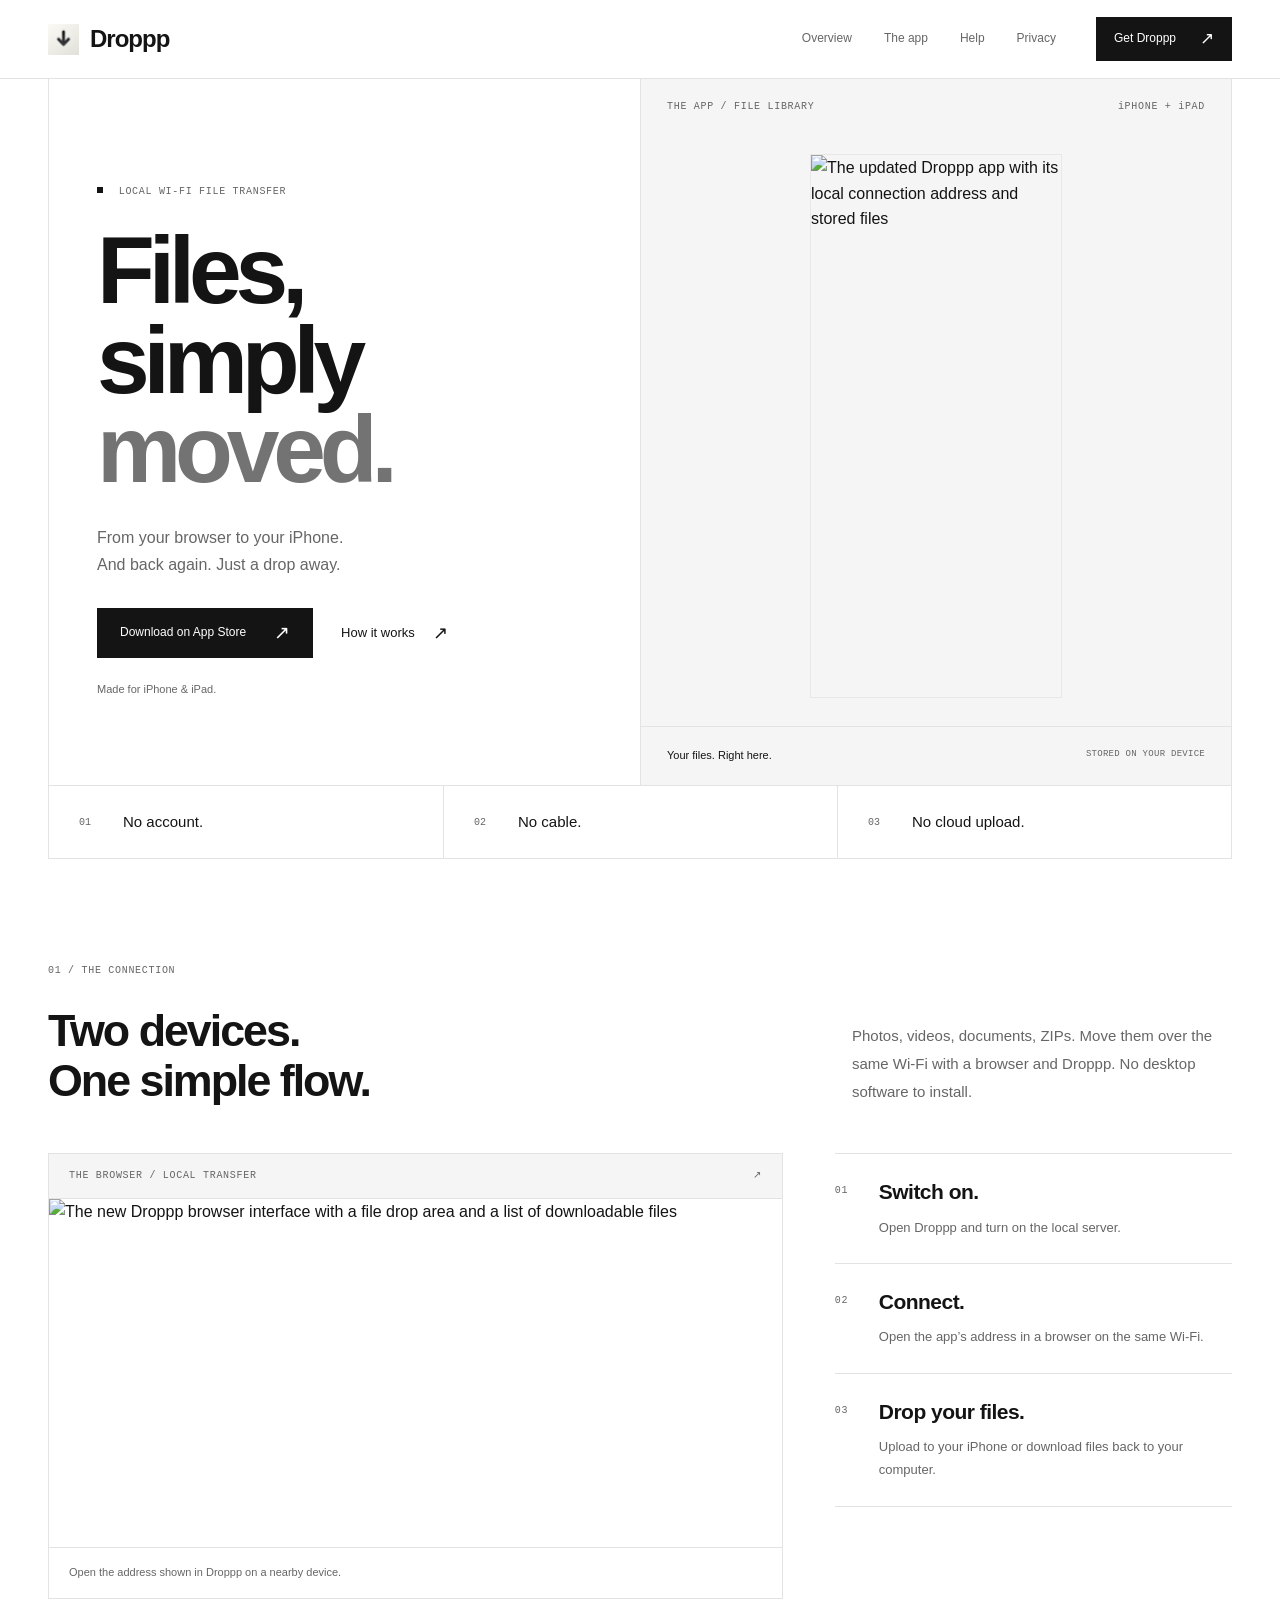
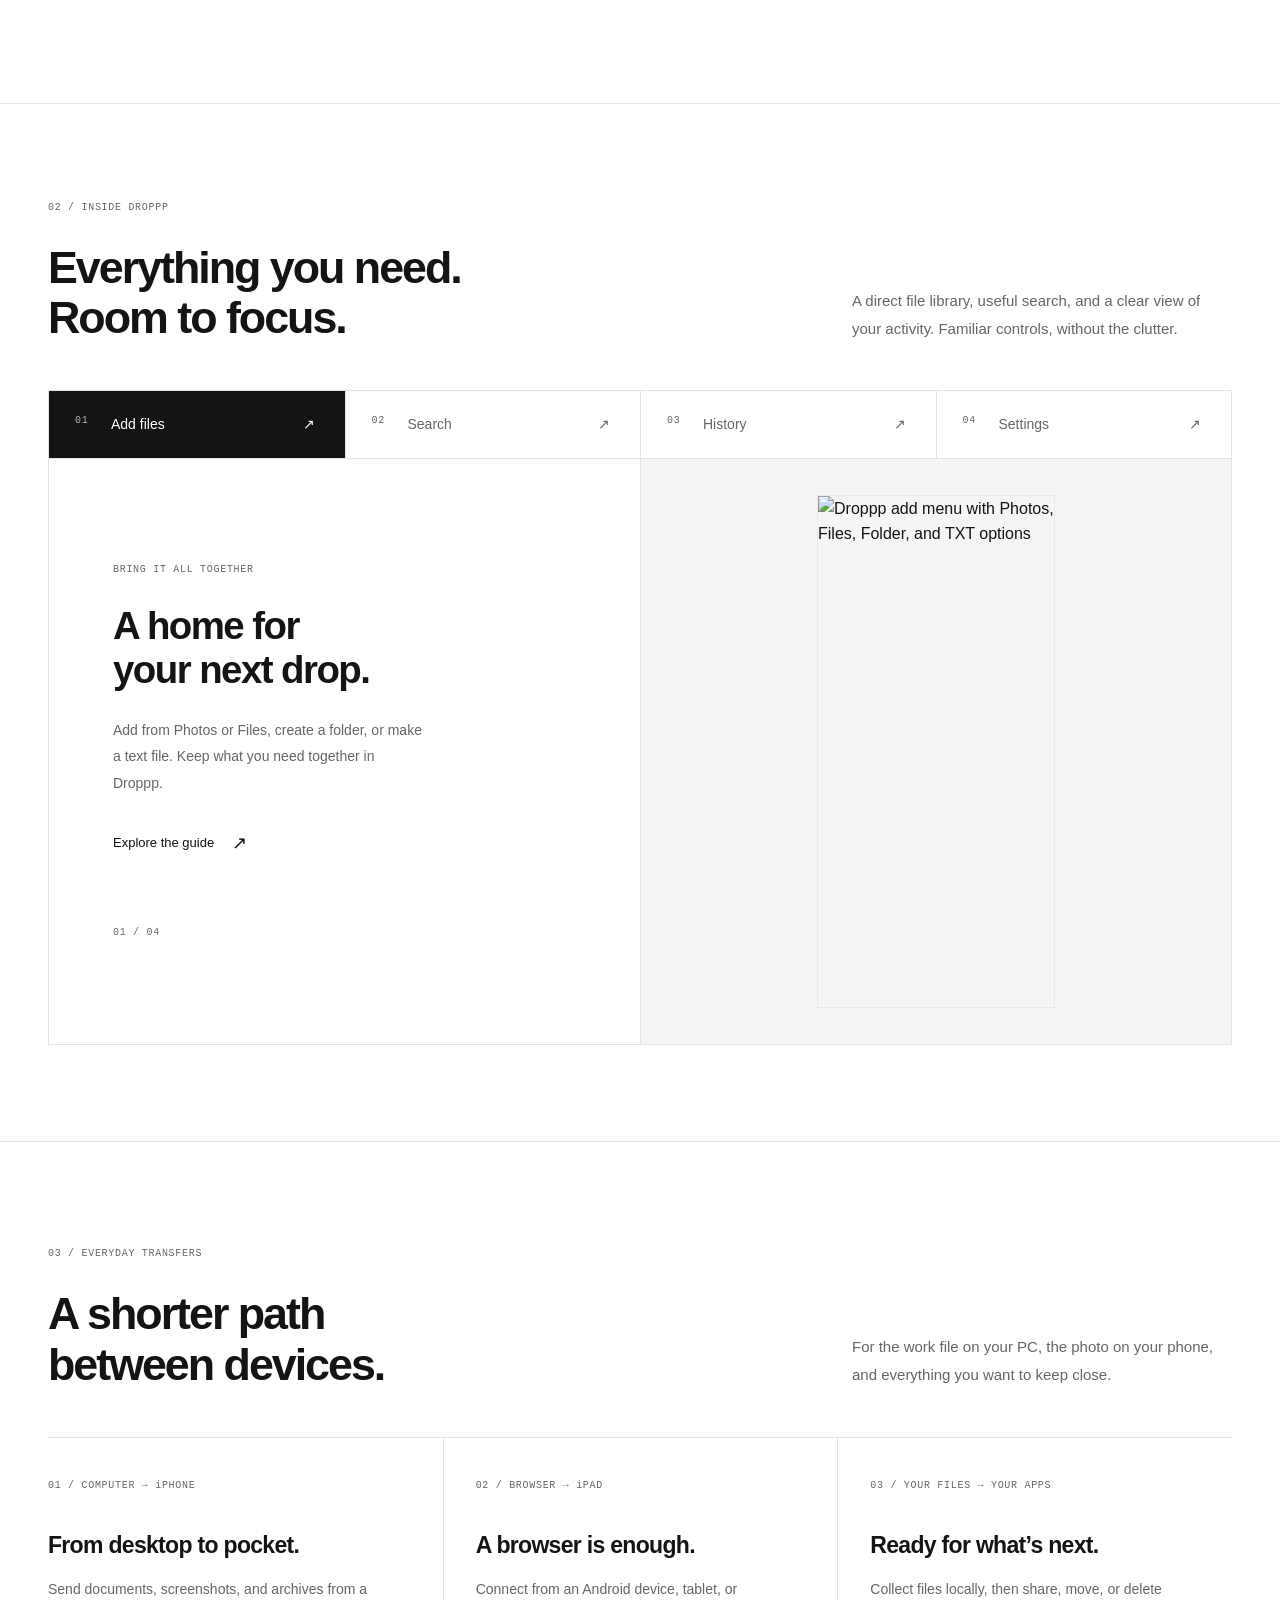
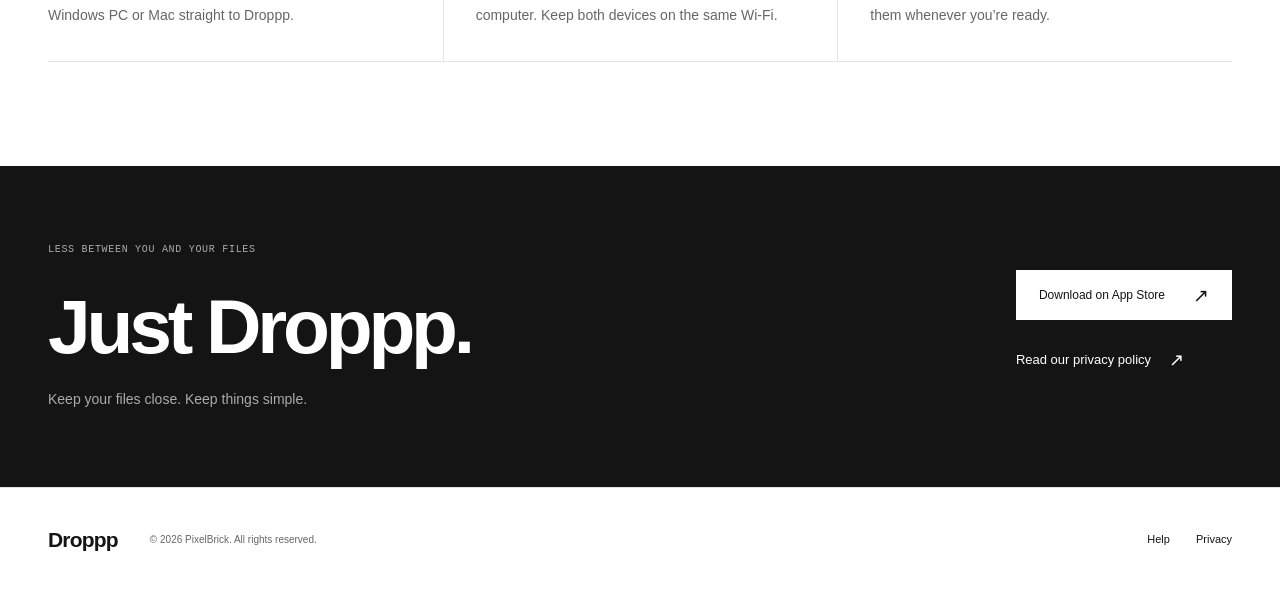
==== commit 7d995861: "Add files via upload" ====
--- a/index.html
+++ b/index.html
@@ -3,181 +3,114 @@
 <head>
   <meta charset="UTF-8" />
   <meta name="viewport" content="width=device-width, initial-scale=1.0" />
-  <title>Droppp - Local Wi-Fi File Drop</title>
-  <meta name="description" content="Droppp helps you move files to iPhone and iPad through a browser on the same Wi-Fi network. No account, no cable, no cloud upload." />
+  <meta name="theme-color" content="#ffffff" />
+  <title>Droppp — Files, simply moved.</title>
+  <meta name="description" content="Move files between your browser and iPhone or iPad over the same Wi-Fi. No account, no cable, no cloud upload. Just Droppp." />
   <link rel="icon" href="favicon.png" />
   <link rel="stylesheet" href="styles.css" />
 </head>
 <body>
+  <a class="skip-link" href="#main">Skip to content</a>
   <header class="site-header">
     <nav class="container nav" aria-label="Primary navigation">
-      <a class="brand" href="index.html" aria-label="Droppp home">
-        <img src="app-icon.png" alt="" width="1024" height="1024" />
-        <span>Droppp</span>
-      </a>
-      <button class="nav-toggle" type="button" aria-label="Toggle navigation" aria-expanded="false" aria-controls="primary-nav">
-        <span></span>
-        <span></span>
-        <span></span>
-      </button>
+      <a class="brand" href="index.html" aria-label="Droppp home"><img src="app-icon.png" alt="" width="1024" height="1024" /><span>Droppp</span></a>
+      <button class="nav-toggle" type="button" aria-label="Open navigation" aria-expanded="false" aria-controls="primary-nav"><span></span><span></span></button>
       <div class="navlinks" id="primary-nav">
-        <a href="#features">Features</a>
-        <a href="#routine">Routines</a>
-        <a href="#screens">Screens</a>
-        <a href="help.html">Help</a>
-        <a href="privacy.html">Privacy</a>
+        <a href="#features">Overview</a><a href="#screens">The app</a><a href="help.html">Help</a><a href="privacy.html">Privacy</a>
+        <a class="nav-download" href="https://apps.apple.com/app/id6773982595" target="_blank" rel="noopener">Get Droppp <span aria-hidden="true">↗</span></a>
       </div>
     </nav>
   </header>
 
-  <main>
-    <section class="hero-panel">
-      <div class="container hero-grid">
-        <div class="hero-content reveal">
-          <p class="kicker">Local Wi-Fi file drop for iPhone and iPad</p>
-          <h1>A cleaner way to move files nearby.</h1>
-          <p class="lead">Open Droppp, start the local drop page, and move photos, videos, documents, ZIP files, and more through a browser on the same Wi-Fi network.</p>
-          <div class="button-row">
-            <a class="button button-primary" href="https://apps.apple.com/app/id6773982595" target="_blank" rel="noopener">Download on App Store</a>
-            <a class="button button-secondary" href="help.html">Installation guide</a>
-          </div>
-          <div class="proof-row" aria-label="Droppp transfer principles">
-            <span>No account</span>
-            <span>No cable</span>
-            <span>No cloud upload</span>
-          </div>
+  <main id="main">
+    <section class="hero container" aria-labelledby="hero-title">
+      <div class="hero-copy">
+        <p class="eyebrow"><span class="status-dot" aria-hidden="true"></span> LOCAL WI-FI FILE TRANSFER</p>
+        <h1 id="hero-title">Files,<br />simply<br /><span class="muted-word">moved.</span></h1>
+        <p class="hero-description">From your browser to your iPhone.<br />And back again. Just a drop away.</p>
+        <div class="button-row">
+          <a class="button button-primary" href="https://apps.apple.com/app/id6773982595" target="_blank" rel="noopener">Download on App Store <span aria-hidden="true">↗</span></a>
+          <a class="text-link" href="help.html">How it works <span aria-hidden="true">↗</span></a>
         </div>
-
-        <figure class="hero-media reveal" style="--delay: 120ms">
-          <img src="main.jpg" alt="Droppp local file drop page and iOS file library preview" width="1284" height="2778" fetchpriority="high" />
-        </figure>
+        <p class="hero-footnote">Made for iPhone &amp; iPad.</p>
       </div>
-      <div class="hero-next" aria-hidden="true"></div>
+      <figure class="hero-preview">
+        <div class="panel-label"><span>THE APP / FILE LIBRARY</span><span>iPHONE + iPAD</span></div>
+        <div class="hero-image-wrap"><img src="assets/iphone-library.jpg" alt="The updated Droppp app with its local connection address and stored files" width="1179" height="2556" fetchpriority="high" /></div>
+        <figcaption><span>Your files. Right here.</span><span>STORED ON YOUR DEVICE</span></figcaption>
+      </figure>
     </section>
 
-    <section id="features" class="section">
+    <div class="principles container" aria-label="Droppp principles">
+      <p><span>01</span> No account.</p><p><span>02</span> No cable.</p><p><span>03</span> No cloud upload.</p>
+    </div>
+
+    <section id="features" class="section container" aria-labelledby="overview-title">
+      <div class="section-heading">
+        <div><p class="eyebrow">01 / THE CONNECTION</p><h2 id="overview-title">Two devices.<br />One simple flow.</h2></div>
+        <p>Photos, videos, documents, ZIPs. Move them over the same Wi-Fi with a browser and Droppp. No desktop software to install.</p>
+      </div>
+      <div class="transfer-layout">
+        <figure class="browser-preview">
+          <div class="panel-label"><span>THE BROWSER / LOCAL TRANSFER</span><span aria-hidden="true">↗</span></div>
+          <img src="assets/browser-transfer.png" alt="The new Droppp browser interface with a file drop area and a list of downloadable files" width="1897" height="901" loading="lazy" decoding="async" />
+          <figcaption>Open the address shown in Droppp on a nearby device.</figcaption>
+        </figure>
+        <ol class="flow-list">
+          <li><span class="list-index">01</span><div><h3>Switch on.</h3><p>Open Droppp and turn on the local server.</p></div></li>
+          <li><span class="list-index">02</span><div><h3>Connect.</h3><p>Open the app’s address in a browser on the same Wi-Fi.</p></div></li>
+          <li><span class="list-index">03</span><div><h3>Drop your files.</h3><p>Upload to your iPhone or download files back to your computer.</p></div></li>
+        </ol>
+      </div>
+    </section>
+
+    <section id="screens" class="app-section" aria-labelledby="app-title">
       <div class="container">
-        <div class="section-header reveal">
-          <p class="eyebrow">Designed for real transfer moments</p>
-          <h2>Everything stays focused on the drop.</h2>
-          <p>Droppp is built around a simple local flow: start the app, open the address from another device, then upload or download files without installing desktop software.</p>
+        <div class="section-heading">
+          <div><p class="eyebrow">02 / INSIDE DROPPP</p><h2 id="app-title">Everything you need.<br />Room to focus.</h2></div>
+          <p>A direct file library, useful search, and a clear view of your activity. Familiar controls, without the clutter.</p>
         </div>
-
-        <div class="feature-grid">
-          <article class="feature-card reveal">
-            <span class="feature-mark">01</span>
-            <h3>Browser upload</h3>
-            <p>Use any nearby device browser on the same Wi-Fi network to choose files or drag them onto Droppp's local web page.</p>
-          </article>
-          <article class="feature-card reveal" style="--delay: 80ms">
-            <span class="feature-mark">02</span>
-            <h3>Local storage</h3>
-            <p>Received files are saved inside Droppp on your iPhone or iPad until you share, move, or delete them.</p>
-          </article>
-          <article class="feature-card reveal" style="--delay: 160ms">
-            <span class="feature-mark">03</span>
-            <h3>Download back out</h3>
-            <p>Devices connected to the local web page can browse and download files already stored in Droppp.</p>
-          </article>
-          <article class="feature-card reveal">
-            <span class="feature-mark">04</span>
-            <h3>Move between apps</h3>
-            <p>Select multiple files in Droppp and move them to apps that support drag and drop.</p>
-          </article>
-          <article class="feature-card reveal" style="--delay: 80ms">
-            <span class="feature-mark">05</span>
-            <h3>Drop into Droppp</h3>
-            <p>Add files from Photos, Files, or other apps by using the add button or dragging items directly into Droppp storage.</p>
-          </article>
-          <article class="feature-card reveal" style="--delay: 160ms">
-            <span class="feature-mark">06</span>
-            <h3>History Insights</h3>
-            <p>Review recent file activity such as additions, downloads, shares, deletions, and data moved over time.</p>
-          </article>
+        <div class="app-explorer" data-explorer>
+          <div class="explorer-tabs" aria-label="Explore app screens">
+            <button id="tab-add" class="explorer-tab" type="button" aria-controls="panel-add"><span class="list-index">01</span><span>Add files</span><span aria-hidden="true">↗</span></button>
+            <button id="tab-search" class="explorer-tab" type="button" aria-controls="panel-search"><span class="list-index">02</span><span>Search</span><span aria-hidden="true">↗</span></button>
+            <button id="tab-history" class="explorer-tab" type="button" aria-controls="panel-history"><span class="list-index">03</span><span>History</span><span aria-hidden="true">↗</span></button>
+            <button id="tab-settings" class="explorer-tab" type="button" aria-controls="panel-settings"><span class="list-index">04</span><span>Settings</span><span aria-hidden="true">↗</span></button>
+          </div>
+          <div class="explorer-panel" id="panel-add" aria-labelledby="tab-add">
+            <div class="explorer-copy"><p class="eyebrow">BRING IT ALL TOGETHER</p><h3>A home for<br />your next drop.</h3><p>Add from Photos or Files, create a folder, or make a text file. Keep what you need together in Droppp.</p><a class="text-link" href="help.html#manage">Explore the guide <span aria-hidden="true">↗</span></a><p class="screen-count">01 / 04</p></div>
+            <figure class="explorer-image"><img src="assets/iphone-add-files.jpg" alt="Droppp add menu with Photos, Files, Folder, and TXT options" width="1179" height="2556" loading="lazy" decoding="async" /></figure>
+          </div>
+          <div class="explorer-panel" id="panel-search" aria-labelledby="tab-search">
+            <div class="explorer-copy"><p class="eyebrow">FIND YOUR NEXT FILE</p><h3>Less searching.<br />More finding.</h3><p>Search the current folder and narrow the list by item type, extension, or size. Your files stay easy to reach.</p><a class="text-link" href="help.html#manage">Explore the guide <span aria-hidden="true">↗</span></a><p class="screen-count">02 / 04</p></div>
+            <figure class="explorer-image"><img src="assets/iphone-search.jpg" alt="Droppp file search with item type, extension, and size filters" width="1179" height="2556" loading="lazy" decoding="async" /></figure>
+          </div>
+          <div class="explorer-panel" id="panel-history" aria-labelledby="tab-history">
+            <div class="explorer-copy"><p class="eyebrow">A CLEARER PICTURE</p><h3>Every move.<br />In view.</h3><p>See recent additions, downloads, and deletions. History brings your file activity and transfer insights into one place.</p><a class="text-link" href="help.html#history">Explore the guide <span aria-hidden="true">↗</span></a><p class="screen-count">03 / 04</p></div>
+            <figure class="explorer-image"><img src="assets/iphone-history.jpg" alt="Droppp History with activity counts, transferred data, filters, and recent events" width="1179" height="2556" loading="lazy" decoding="async" /></figure>
+          </div>
+          <div class="explorer-panel" id="panel-settings" aria-labelledby="tab-settings">
+            <div class="explorer-copy"><p class="eyebrow">MAKE IT YOURS</p><h3>Small details.<br />Your preference.</h3><p>Choose a light or dark appearance, set your language, and control automatic screen dimming from Settings.</p><a class="text-link" href="help.html#settings">Explore the guide <span aria-hidden="true">↗</span></a><p class="screen-count">04 / 04</p></div>
+            <figure class="explorer-image"><img src="assets/iphone-settings.jpg" alt="Droppp Settings with appearance, auto-dim screen, language, History, and Help" width="1179" height="2556" loading="lazy" decoding="async" /></figure>
+          </div>
         </div>
       </div>
     </section>
 
-    <section id="routine" class="section routine-band">
-      <div class="container routine-grid">
-        <div class="section-header reveal">
-          <p class="eyebrow">Useful when the usual path gets in the way</p>
-          <h2>For the moments when AirDrop, cables, or cloud storage are not the answer.</h2>
-        </div>
-
-        <div class="routine-list">
-          <article class="routine-item reveal">
-            <span>Windows PC to iPhone</span>
-            <p>Open the Droppp address in a desktop browser and drop work files, screenshots, documents, or archives into the app.</p>
-          </article>
-          <article class="routine-item reveal" style="--delay: 80ms">
-            <span>Android, Mac, tablet to iPad</span>
-            <p>As long as both devices are on the same Wi-Fi network, the sender only needs a browser.</p>
-          </article>
-          <article class="routine-item reveal" style="--delay: 160ms">
-            <span>Temporary file collection</span>
-            <p>Gather files locally in Droppp, then share, move, or delete them when the transfer is done.</p>
-          </article>
-        </div>
+    <section id="routine" class="section container use-section" aria-labelledby="use-title">
+      <div class="section-heading"><div><p class="eyebrow">03 / EVERYDAY TRANSFERS</p><h2 id="use-title">A shorter path<br />between devices.</h2></div><p>For the work file on your PC, the photo on your phone, and everything you want to keep close.</p></div>
+      <div class="use-grid">
+        <article><span class="list-index">01 / COMPUTER → iPHONE</span><h3>From desktop to pocket.</h3><p>Send documents, screenshots, and archives from a Windows PC or Mac straight to Droppp.</p></article>
+        <article><span class="list-index">02 / BROWSER → iPAD</span><h3>A browser is enough.</h3><p>Connect from an Android device, tablet, or computer. Keep both devices on the same Wi-Fi.</p></article>
+        <article><span class="list-index">03 / YOUR FILES → YOUR APPS</span><h3>Ready for what’s next.</h3><p>Collect files locally, then share, move, or delete them whenever you’re ready.</p></article>
       </div>
     </section>
 
-    <section id="screens" class="section section-tint">
-      <div class="container">
-        <div class="section-header reveal">
-          <p class="eyebrow">A calm file library</p>
-          <h2>Clear controls from first launch to file history.</h2>
-          <p>Droppp keeps the main screen direct: server toggle, local address, file list, QR access, file actions, and activity history.</p>
-        </div>
-
-        <div class="screen-grid">
-          <figure class="screen-frame screen-frame-large reveal">
-            <img src="iphone2.jpg" alt="Droppp file library with local server address" width="946" height="2048" loading="lazy" decoding="async" />
-          </figure>
-          <figure class="screen-frame reveal" style="--delay: 80ms">
-            <img src="iphone3.jpg" alt="Droppp selected file actions" width="946" height="2048" loading="lazy" decoding="async" />
-          </figure>
-          <figure class="screen-frame reveal" style="--delay: 160ms">
-            <img src="iphone4.jpg" alt="Droppp QR code view" width="946" height="2048" loading="lazy" decoding="async" />
-          </figure>
-        </div>
-      </div>
-    </section>
-
-    <section class="section install-band">
-      <div class="container install-grid">
-        <div class="install-copy reveal">
-          <p class="eyebrow">Help that belongs inside the app</p>
-          <h2>Install, open, and follow the local transfer guide.</h2>
-          <p>The Help page is shaped as a first-use guide, with each step matching the screens users see after installing Droppp.</p>
-        </div>
-        <div class="install-actions reveal" style="--delay: 100ms">
-          <a class="button button-primary" href="help.html">Open help guide</a>
-          <a class="button button-secondary" href="privacy.html">Read privacy policy</a>
-        </div>
-      </div>
-    </section>
-
-    <section class="section cta-band">
-      <div class="container cta-content reveal">
-        <div>
-          <p class="eyebrow">Private by design</p>
-          <h2>Files stay local unless you choose to share them.</h2>
-          <p>Droppp does not require an account, login, analytics, ads, or cloud upload. Transfers happen within your local Wi-Fi network while the local server is running.</p>
-        </div>
-        <div class="button-row cta-actions">
-          <a class="button button-light" href="https://apps.apple.com/app/id6773982595" target="_blank" rel="noopener">Download on App Store</a>
-          <a class="button button-dark-outline" href="help.html">How to use</a>
-        </div>
-      </div>
+    <section class="download-section" aria-labelledby="download-title">
+      <div class="container download-layout"><div><p class="eyebrow">LESS BETWEEN YOU AND YOUR FILES</p><h2 id="download-title">Just Droppp.</h2><p>Keep your files close. Keep things simple.</p></div><div class="download-actions"><a class="button button-light" href="https://apps.apple.com/app/id6773982595" target="_blank" rel="noopener">Download on App Store <span aria-hidden="true">↗</span></a><a class="text-link" href="privacy.html">Read our privacy policy <span aria-hidden="true">↗</span></a></div></div>
     </section>
   </main>
-
-  <footer class="site-footer">
-    <div class="container">
-      &copy; 2026 PixelBrick. All rights reserved.
-    </div>
-  </footer>
+  <footer class="site-footer"><div class="container footer-inner"><a class="footer-wordmark" href="index.html">Droppp</a><p>&copy; 2026 PixelBrick. All rights reserved.</p><div><a href="help.html">Help</a><a href="privacy.html">Privacy</a></div></div></footer>
   <script src="nav.js"></script>
 </body>
-</html>
+</html>
--- a/styles.css
+++ b/styles.css
@@ -1,243 +1,297 @@
 :root {
   color-scheme: light;
-  --ink: #20211f;
-  --muted: #6b6d67;
-  --paper: #fafaf7;
-  --wash: #f0f1ec;
-  --line: #dcded6;
-  --white: #fff;
-}
-
+  --ink: #141414;
+  --muted: #666666;
+  --line: #e3e3e3;
+  --surface: #f5f5f5;
+  --paper: #ffffff;
+  --mono: "SFMono-Regular", Consolas, "Liberation Mono", monospace;
+}
 * { box-sizing: border-box; }
-html { scroll-behavior: smooth; scroll-padding-top: 104px; -webkit-text-size-adjust: 100%; }
-body {
-  margin: 0;
-  background: var(--paper);
-  color: var(--ink);
-  font-family: "Helvetica Neue", Helvetica, Arial, sans-serif;
-  font-size: 16px;
-  line-height: 1.6;
-  -webkit-font-smoothing: antialiased;
-}
-img { display: block; max-width: 100%; height: auto; }
+html { scroll-behavior: smooth; scroll-padding-top: 100px; -webkit-text-size-adjust: 100%; }
+body { margin: 0; background: var(--paper); color: var(--ink); font-family: -apple-system, BlinkMacSystemFont, "Segoe UI", Helvetica, Arial, sans-serif; font-size: 16px; line-height: 1.6; -webkit-font-smoothing: antialiased; }
+h1, h2, h3, p, figure { margin: 0; }
+h1, h2, h3 { font-weight: 550; }
 a { color: inherit; text-decoration: none; }
 button { font: inherit; }
-h1, h2, h3, p, figure { margin: 0; }
-h1, h2, h3 { font-weight: 500; text-wrap: balance; }
-p, li { text-wrap: pretty; }
-::selection { background: #dfe4d5; color: var(--ink); }
+img { display: block; max-width: 100%; height: auto; }
+button, a { -webkit-tap-highlight-color: transparent; }
+button { cursor: pointer; }
+[hidden] { display: none !important; }
+::selection { background: #191919; color: #fff; }
 :focus-visible { outline: 2px solid var(--ink); outline-offset: 5px; }
-.container { width: min(1200px, calc(100% - 96px)); margin-inline: auto; }
-
-/* A quiet, consistent navigation across all three pages. */
-.site-header {
-  position: sticky;
-  top: 0;
-  z-index: 20;
-  background: var(--paper);
-  border-bottom: 1px solid var(--line);
-}
-.nav { min-height: 84px; display: flex; align-items: center; justify-content: space-between; gap: 24px; }
-.brand { display: inline-flex; align-items: center; gap: 11px; font-size: 23px; font-weight: 600; letter-spacing: -.8px; line-height: 1; }
-.brand img { width: 33px; height: 33px; border-radius: 8px; }
-.navlinks { display: flex; align-items: center; gap: 31px; }
-.navlinks a { display: inline-flex; align-items: center; min-height: 44px; font-size: 13px; color: var(--muted); transition: color .15s; }
-.navlinks a:hover, .navlinks a.is-active { color: var(--ink); text-decoration: underline; text-underline-offset: 6px; text-decoration-thickness: 1px; }
-.nav-toggle { display: none; width: 44px; height: 44px; border: 0; background: none; color: var(--ink); cursor: pointer; }
-.nav-toggle span { display: block; width: 20px; height: 1px; margin: 5px auto; background: currentColor; transition: transform .2s, opacity .2s; }
-
-/* Home */
-.hero-panel { border-bottom: 1px solid var(--line); }
-.hero-grid { display: grid; grid-template-columns: 1.25fr .75fr; align-items: center; gap: 70px; padding-block: 64px 80px; }
-.kicker, .eyebrow { color: var(--muted); font-size: 12px; font-weight: 500; line-height: 1.5; letter-spacing: .04em; margin-bottom: 25px; }
-.hero-content h1 { max-width: 650px; font-size: clamp(54px, 5.8vw, 80px); line-height: 1.04; letter-spacing: -.062em; }
-.lead { max-width: 495px; margin-top: 28px; color: var(--muted); font-size: 17px; line-height: 1.7; }
-.button-row { display: flex; flex-wrap: wrap; align-items: center; gap: 12px; margin-top: 32px; }
-.button { display: inline-flex; min-height: 48px; align-items: center; justify-content: center; gap: 10px; padding: 13px 21px; border: 1px solid var(--line); border-radius: 5px; font-size: 13px; font-weight: 500; line-height: 1.5; text-align: center; transition: background .18s, border-color .18s; }
-.button-primary { background: var(--ink); border-color: var(--ink); color: var(--white); }
-.button-primary:hover { background: #41433d; border-color: #41433d; }
-.button-secondary { background: transparent; }
-.button-secondary:hover { border-color: var(--ink); background: #eeefe8; }
-.button-light { background: var(--paper); color: var(--ink); border-color: var(--paper); }
-.button-light:hover { background: #dfe2d8; border-color: #dfe2d8; }
-.button-dark-outline { border-color: #62645d; color: var(--paper); }
-.button-dark-outline:hover { background: #363831; border-color: #a0a397; }
-.button[href^="https://apps.apple.com"]::after { content: "↗"; font-size: 17px; font-weight: 400; line-height: 1; }
-.proof-row { display: flex; flex-wrap: wrap; gap: 10px 20px; margin-top: 26px; }
-.proof-row span { display: inline-flex; align-items: center; gap: 8px; color: var(--muted); font-size: 11px; }
-.proof-row span::before { content: ""; width: 4px; height: 4px; border-radius: 50%; background: #929789; }
-.hero-media { width: min(100%, 300px); margin-inline: auto; }
-.hero-media img { width: 100%; border-radius: 4px; }
-.hero-next { display: none; }
-.section { padding-block: 100px; }
-.section-header { margin-bottom: 54px; }
-.section-header h2, .install-copy h2, .cta-content h2 { font-size: clamp(32px, 3.35vw, 46px); letter-spacing: -.045em; line-height: 1.13; }
-.section-header p:not(.eyebrow), .install-copy > p:not(.eyebrow), .cta-content p:not(.eyebrow) { max-width: 530px; margin-top: 21px; color: var(--muted); font-size: 16px; line-height: 1.75; }
-#features .section-header, #screens .section-header { display: grid; grid-template-columns: 1.2fr 1fr; column-gap: 100px; align-items: end; }
-#features .section-header .eyebrow, #screens .section-header .eyebrow { grid-column: 1 / -1; }
-#features .section-header > p:last-child, #screens .section-header > p:last-child { margin-top: 0; }
-.feature-grid { display: grid; grid-template-columns: repeat(3, minmax(0, 1fr)); gap: 34px 48px; }
-.feature-card { border-top: 1px solid var(--line); padding-top: 22px; }
-.feature-mark { display: block; color: var(--muted); font-size: 11px; font-variant-numeric: tabular-nums; letter-spacing: .04em; }
-.feature-card h3 { margin-top: 26px; margin-bottom: 12px; font-size: 21px; line-height: 1.25; letter-spacing: -.025em; }
-.feature-card p, .routine-item p { color: var(--muted); font-size: 14px; line-height: 1.8; }
-.routine-band { border-top: 1px solid var(--line); }
-.routine-grid { display: grid; grid-template-columns: 1fr 1fr; gap: 115px; align-items: start; }
-.routine-grid .section-header { margin-bottom: 0; }
-.routine-list { border-top: 1px solid var(--line); }
-.routine-item { padding-block: 26px; border-bottom: 1px solid var(--line); }
-.routine-item span { display: block; font-size: 19px; font-weight: 500; letter-spacing: -.025em; line-height: 1.35; }
-.routine-item p { margin-top: 12px; }
-#screens { background: var(--wash); }
-.screen-grid { display: grid; grid-template-columns: repeat(3, minmax(0, 1fr)); gap: 38px; padding-inline: 25px; align-items: start; }
-.screen-frame { overflow: hidden; border-radius: 16px; border: 1px solid #e0e1da; }
-.screen-frame img { width: 100%; }
-.install-band { border-bottom: 1px solid var(--line); }
-.install-grid { display: grid; grid-template-columns: 1.25fr .75fr; align-items: center; gap: 80px; }
-.install-copy { max-width: 630px; }
-.install-actions { display: flex; flex-direction: column; align-items: flex-start; justify-self: end; gap: 12px; }
-.install-actions .button { min-width: 190px; }
-.cta-band { background: #242620; color: var(--paper); }
-.cta-content { display: grid; grid-template-columns: 1.3fr .7fr; align-items: end; gap: 90px; }
-.cta-content .eyebrow { color: #b1b5a8; }
-.cta-content p:not(.eyebrow) { color: #bfc3b6; }
-.cta-actions { flex-direction: column; align-items: stretch; justify-self: end; margin-top: 0; }
-.site-footer { padding-block: 28px; border-top: 1px solid var(--line); color: var(--muted); font-size: 11px; }
-
-/* Help: instructions and their original images, side by side. */
-.help-hero { padding-block: 94px 85px; border-bottom: 1px solid var(--line); }
-.help-hero-grid { display: grid; grid-template-columns: 1.55fr 1fr; gap: 105px; align-items: end; }
-.help-hero h1 { max-width: 680px; font-size: clamp(44px, 5vw, 68px); letter-spacing: -.055em; line-height: 1.07; }
-.help-hero .lead { max-width: 590px; }
-.setup-checklist { border-top: 1px solid var(--ink); padding-top: 22px; }
-.setup-checklist .eyebrow { margin-bottom: 24px; color: var(--ink); }
-.setup-checklist ul { list-style: none; padding: 0; margin: 0; }
-.setup-checklist li { position: relative; padding-left: 19px; color: var(--muted); font-size: 14px; line-height: 1.7; }
-.setup-checklist li + li { margin-top: 18px; }
-.setup-checklist li::before { content: ""; position: absolute; left: 0; top: .65em; width: 4px; height: 4px; background: #7e8675; border-radius: 50%; }
-#steps .section-header { max-width: 650px; }
-.step-card { display: grid; grid-template-columns: 35px 1fr 1.15fr; align-items: start; gap: 25px; border-top: 1px solid var(--line); padding-block: 55px; }
-.step-card:last-child { padding-bottom: 0; }
-.step-number { padding-top: 6px; color: var(--muted); font-size: 12px; font-variant-numeric: tabular-nums; }
-.step-copy { max-width: 365px; }
-.step-copy h3 { font-size: 28px; line-height: 1.2; letter-spacing: -.035em; }
-.step-copy p { margin-top: 18px; font-size: 15px; line-height: 1.8; color: var(--muted); }
-.step-media { display: flex; justify-content: center; align-items: flex-start; padding-inline: 28px; }
-.step-media img { width: auto; max-width: 100%; max-height: 420px; object-fit: contain; border-radius: 6px; }
-.step-media-tall img { max-height: 500px; }
-.help-notes { border-top: 1px solid var(--line); background: var(--wash); }
-.help-notes-grid { display: grid; grid-template-columns: .8fr 1.2fr; gap: 90px; align-items: start; }
-.help-notes-grid > .section-header { position: sticky; top: 120px; margin-bottom: 0; }
-.notes-grid { display: grid; grid-template-columns: repeat(2, minmax(0, 1fr)); gap: 36px 32px; }
-.note-card { border-top: 1px solid #d2d5cb; padding-top: 22px; min-width: 0; }
-.note-card:first-child, .note-card:last-child { grid-column: 1 / -1; }
-.note-card h2 { font-size: 22px; letter-spacing: -.025em; line-height: 1.25; }
-.note-card p { color: var(--muted); font-size: 14px; line-height: 1.8; margin-top: 13px; }
-.guide-image-row { display: grid; grid-template-columns: repeat(2, minmax(0, 1fr)); gap: 18px; margin-top: 26px; }
-.guide-image { margin-top: 24px; }
-.guide-image-row .guide-image { margin-top: 0; }
-.guide-image img { width: auto; max-height: 480px; border-radius: 5px; }
-.guide-image-compact img { max-height: 100px; }
-.guide-image-half img { max-height: 350px; }
-
-/* Privacy reads like a document, with a clear title and comfortable measure. */
-.page-main { display: grid; grid-template-columns: .75fr 1.25fr; gap: 100px; width: min(1200px, calc(100% - 96px)); margin-inline: auto; padding-block: 100px 120px; align-items: start; }
+.container { width: min(1280px, calc(100% - 96px)); margin-inline: auto; }
+.skip-link { position: fixed; top: 10px; left: 10px; transform: translateY(-160%); z-index: 100; padding: 12px 20px; background: var(--ink); color: #fff; }
+.skip-link:focus { transform: translateY(0); }
+.eyebrow, .panel-label, .list-index, .screen-count { font-family: var(--mono); font-size: 10px; font-weight: 400; line-height: 1.6; letter-spacing: .07em; }
+.eyebrow { color: var(--muted); margin-bottom: 26px; }
+.status-dot { display: inline-block; width: 6px; height: 6px; background: var(--ink); margin-right: 9px; vertical-align: 1px; }
+.text-link { display: inline-flex; align-items: center; gap: 18px; min-height: 44px; font-size: 13px; font-weight: 500; }
+.text-link:hover { text-decoration: underline; text-underline-offset: 5px; }
+.text-link span { font-size: 18px; }
+.button-row { display: flex; flex-wrap: wrap; gap: 16px 28px; align-items: center; margin-top: 30px; }
+.button { display: inline-flex; min-height: 50px; justify-content: center; align-items: center; gap: 28px; padding: 13px 22px; border: 1px solid var(--ink); border-radius: 0; font-size: 12px; font-weight: 500; line-height: 1.6; transition: background .15s, color .15s; }
+.button span { font-size: 19px; line-height: 1; }
+.button-primary { background: var(--ink); color: #fff; }
+.button-primary:hover { background: #383838; }
+.button-light { background: #fff; color: var(--ink); border-color: #fff; }
+.button-light:hover { background: #dfdfdf; border-color: #dfdfdf; }
+
+/* A continuous navigation bar, shared by all pages. */
+.site-header { position: sticky; top: 0; z-index: 20; background: #fff; border-bottom: 1px solid var(--line); }
+.nav { min-height: 78px; display: flex; justify-content: space-between; align-items: center; gap: 28px; }
+.brand { display: inline-flex; align-items: center; gap: 11px; font-size: 24px; font-weight: 650; letter-spacing: -1px; line-height: 1; }
+.brand img { width: 31px; height: 31px; }
+.navlinks { display: flex; align-items: center; gap: 32px; }
+.navlinks > a { display: inline-flex; align-items: center; min-height: 44px; font-size: 12px; color: var(--muted); }
+.navlinks > a:hover, .navlinks > a.is-active { color: var(--ink); text-decoration: underline; text-underline-offset: 6px; }
+.navlinks .nav-download { color: #fff; background: var(--ink); padding: 0 18px; gap: 24px; margin-left: 8px; }
+.navlinks .nav-download:hover { color: #fff; background: #383838; text-decoration: none; }
+.nav-download span { font-size: 17px; }
+.nav-toggle { display: none; background: none; border: 0; width: 44px; height: 44px; padding: 11px; color: var(--ink); }
+.nav-toggle span { display: block; width: 22px; height: 1px; background: currentColor; margin-block: 7px; transition: transform .2s; }
+
+/* Home: a typographic lead and the actual app, on a single divided surface. */
+.hero { display: grid; grid-template-columns: 1fr 1fr; min-height: 706px; border-inline: 1px solid var(--line); }
+.hero-copy { padding: 64px 48px 45px; align-self: center; }
+.hero-copy h1 { font-size: clamp(72px, 7.4vw, 106px); line-height: .94; letter-spacing: -.065em; }
+.muted-word { color: #737373; }
+.hero-description { margin-top: 30px; color: var(--muted); font-size: 16px; line-height: 1.7; }
+.hero-footnote { margin-top: 23px; color: var(--muted); font-size: 11px; }
+.hero-preview { display: flex; flex-direction: column; min-width: 0; background: var(--surface); border-left: 1px solid var(--line); }
+.panel-label { display: flex; justify-content: space-between; align-items: center; gap: 20px; padding: 20px 26px; color: var(--muted); }
+.hero-image-wrap { flex: 1; display: flex; align-items: center; justify-content: center; padding: 16px 32px 25px; }
+.hero-image-wrap img { width: 252px; border: 1px solid #e8e8e8; }
+.hero-preview figcaption { display: flex; justify-content: space-between; gap: 20px; padding: 20px 26px; border-top: 1px solid var(--line); font-size: 11px; }
+.hero-preview figcaption span:last-child { color: var(--muted); font-family: var(--mono); font-size: 9px; letter-spacing: .03em; }
+.principles { display: grid; grid-template-columns: repeat(3,1fr); border: 1px solid var(--line); }
+.principles p { display: flex; gap: 32px; align-items: center; padding: 24px 30px; font-size: 15px; }
+.principles p + p { border-left: 1px solid var(--line); }
+.principles span { color: var(--muted); font: 10px var(--mono); }
+.section { padding-block: 104px; }
+.section-heading { display: grid; grid-template-columns: 1.2fr 1fr; align-items: end; gap: 80px; margin-bottom: 48px; }
+.section-heading h2 { font-size: clamp(34px, 3.5vw, 48px); line-height: 1.12; letter-spacing: -.045em; }
+.section-heading > p { max-width: 380px; justify-self: end; color: var(--muted); font-size: 15px; line-height: 1.85; }
+.transfer-layout { display: grid; grid-template-columns: 1.85fr 1fr; gap: 52px; align-items: stretch; }
+.browser-preview { min-width: 0; border: 1px solid var(--line); align-self: center; }
+.browser-preview .panel-label { border-bottom: 1px solid var(--line); background: var(--surface); padding: 14px 20px; }
+.browser-preview img { width: 100%; }
+.browser-preview figcaption { padding: 16px 20px; border-top: 1px solid var(--line); font-size: 11px; color: var(--muted); }
+.flow-list { list-style: none; padding: 0; margin: 0; }
+.flow-list li { display: grid; grid-template-columns: 24px 1fr; gap: 20px; padding: 24px 0; border-top: 1px solid var(--line); }
+.flow-list li:last-child { border-bottom: 1px solid var(--line); }
+.list-index { color: var(--muted); }
+.flow-list .list-index { padding-top: 5px; }
+.flow-list h3 { font-size: 21px; line-height: 1.3; letter-spacing: -.025em; }
+.flow-list p { margin-top: 10px; font-size: 13px; line-height: 1.8; color: var(--muted); }
+.app-section { border-block: 1px solid var(--line); padding-block: 96px; }
+.explorer-tabs { display: none; grid-template-columns: repeat(4, 1fr); border: 1px solid var(--line); }
+.explorer-ready .explorer-tabs { display: grid; }
+.explorer-tab { display: grid; grid-template-columns: 20px 1fr 16px; gap: 16px; padding: 22px 26px; border: 0; background: #fff; color: var(--muted); text-align: left; font-size: 14px; }
+.explorer-tab + .explorer-tab { border-left: 1px solid var(--line); }
+.explorer-tab[aria-selected="true"] { background: var(--ink); color: #fff; }
+.explorer-tab[aria-selected="true"] .list-index { color: #b5b5b5; }
+.explorer-tab:hover:not([aria-selected="true"]) { background: var(--surface); color: var(--ink); }
+.explorer-tab:focus-visible { position: relative; outline-offset: -5px; outline-color: #888; }
+.explorer-panel { display: grid; grid-template-columns: 1fr 1fr; border: 1px solid var(--line); }
+.explorer-ready .explorer-panel { border-top: 0; }
+.explorer-copy { display: flex; flex-direction: column; align-items: flex-start; justify-content: center; padding: 52px 64px; }
+.explorer-copy h3 { font-size: clamp(32px, 3vw, 44px); line-height: 1.16; letter-spacing: -.04em; }
+.explorer-copy > p:not(.eyebrow):not(.screen-count) { max-width: 310px; margin-top: 24px; font-size: 14px; line-height: 1.9; color: var(--muted); }
+.explorer-copy .text-link { margin-top: 25px; }
+.explorer-copy .screen-count { margin-top: 60px; color: var(--muted); }
+.explorer-image { display: flex; justify-content: center; background: var(--surface); border-left: 1px solid var(--line); padding: 36px; }
+.explorer-image img { width: 238px; align-self: center; border: 1px solid #e8e8e8; }
+.use-grid { display: grid; grid-template-columns: repeat(3,1fr); border-block: 1px solid var(--line); }
+.use-grid article { padding: 32px; }
+.use-grid article:first-child { padding-left: 0; }
+.use-grid article + article { border-left: 1px solid var(--line); }
+.use-grid h3 { font-size: 23px; line-height: 1.3; letter-spacing: -.03em; margin-top: 36px; }
+.use-grid p { font-size: 14px; color: var(--muted); line-height: 1.85; margin-top: 16px; max-width: 320px; }
+.download-section { background: var(--ink); color: #fff; padding-block: 76px; }
+.download-layout { display: flex; justify-content: space-between; align-items: center; gap: 50px; }
+.download-section .eyebrow { color: #ababab; }
+.download-section h2 { font-size: clamp(52px, 6vw, 84px); letter-spacing: -.055em; line-height: 1.1; }
+.download-section p:not(.eyebrow) { color: #ababab; font-size: 14px; margin-top: 20px; }
+.download-actions { display: flex; flex-direction: column; align-items: flex-start; gap: 18px; }
+.download-section :focus-visible { outline-color: #fff; }
+.site-footer { border-top: 1px solid var(--line); }
+.footer-inner { display: flex; align-items: center; gap: 32px; padding-block: 30px; }
+.footer-wordmark { font-size: 21px; font-weight: 650; letter-spacing: -.8px; }
+.footer-inner p { color: var(--muted); font-size: 10px; }
+.footer-inner > div { display: flex; gap: 26px; margin-left: auto; }
+.footer-inner > div a { display: inline-flex; align-items: center; min-height: 44px; font-size: 11px; }
+.footer-inner a:hover { text-decoration: underline; text-underline-offset: 5px; }
+
+/* Help: indexed documentation with images only where a current capture exists. */
+.document-heading { padding-block: 72px 60px; border-bottom: 1px solid var(--line); }
+.document-heading h1 { font-size: clamp(46px, 5.2vw, 72px); line-height: 1.08; letter-spacing: -.055em; }
+.document-heading .intro { margin-top: 25px; max-width: 570px; font-size: 16px; color: var(--muted); line-height: 1.85; }
+.help-layout { display: grid; grid-template-columns: 220px minmax(0,1fr); gap: 70px; padding-block: 54px 96px; align-items: start; }
+.help-sidebar { position: sticky; top: 112px; }
+.help-sidebar .eyebrow { margin-bottom: 16px; }
+.help-sidebar a { display: flex; gap: 18px; padding: 11px 0; font-size: 12px; color: var(--muted); }
+.help-sidebar a span { font: 10px var(--mono); padding-top: 3px; }
+.help-sidebar a:hover { color: var(--ink); text-decoration: underline; text-underline-offset: 4px; }
+.help-sidebar .sidebar-note { margin-top: 28px; padding-top: 22px; border-top: 1px solid var(--line); font-size: 11px; color: var(--muted); line-height: 1.85; }
+.guide-intro { padding: 0 0 32px; }
+.guide-intro h2 { font-size: 22px; line-height: 1.3; letter-spacing: -.03em; }
+.guide-intro ul { margin: 18px 0 0; padding-left: 18px; color: var(--muted); font-size: 13px; line-height: 2; }
+.guide-step { border-top: 1px solid var(--line); padding-block: 40px; scroll-margin-top: 100px; }
+.step-heading { display: grid; grid-template-columns: 32px 1fr; gap: 15px; margin-bottom: 26px; }
+.step-heading .list-index { margin-top: 6px; }
+.step-heading h2 { font-size: 28px; letter-spacing: -.035em; line-height: 1.25; }
+.step-heading p { margin-top: 15px; max-width: 610px; font-size: 14px; line-height: 1.85; color: var(--muted); }
+.guide-pair { display: grid; grid-template-columns: 1fr 1fr; border: 1px solid var(--line); }
+.guide-pair figure { padding: 26px 22px 0; background: var(--surface); min-width: 0; }
+.guide-pair figure + figure { border-left: 1px solid var(--line); }
+.guide-pair img { max-height: 400px; width: auto; margin-inline: auto; border: 1px solid var(--line); }
+.guide-pair figcaption { font-size: 10px; color: var(--muted); padding-block: 18px; text-align: center; }
+.guide-browser { border: 1px solid var(--line); }
+.guide-browser img { width: 100%; }
+.guide-browser figcaption { padding: 14px 20px; border-top: 1px solid var(--line); font-size: 11px; color: var(--muted); }
+.guide-detail { display: grid; grid-template-columns: 1fr 1fr; border: 1px solid var(--line); }
+.guide-detail figure { display: flex; justify-content: center; background: var(--surface); padding: 26px; border-left: 1px solid var(--line); }
+.guide-detail img { max-height: 410px; width: auto; border: 1px solid var(--line); }
+.guide-detail .detail-copy { padding: 28px; }
+.detail-copy h3 { font-size: 17px; letter-spacing: -.02em; line-height: 1.4; margin-bottom: 10px; }
+.detail-copy h3:not(:first-child) { margin-top: 28px; }
+.detail-copy p, .text-note { font-size: 13px; line-height: 1.85; color: var(--muted); }
+.text-note { border-left: 2px solid var(--ink); padding-left: 18px; margin-top: 24px; }
+.faq { border-bottom: 1px solid var(--line); }
+.faq details { border-top: 1px solid var(--line); }
+.faq summary { list-style: none; display: flex; justify-content: space-between; gap: 24px; cursor: pointer; padding: 20px 0; font-size: 14px; font-weight: 500; }
+.faq summary::-webkit-details-marker { display: none; }
+.faq summary::after { content: "+"; font: 19px var(--mono); }
+.faq details[open] summary::after { content: "−"; }
+.faq details p { padding: 0 32px 22px 0; font-size: 13px; color: var(--muted); line-height: 1.85; }
+.help-bottom { display: flex; justify-content: space-between; align-items: center; gap: 25px; border-top: 1px solid var(--line); padding-top: 30px; }
+.help-bottom p { font-size: 13px; color: var(--muted); }
+
+/* Privacy keeps the existing policy text and a comfortable reading width. */
+.page-main { display: grid; grid-template-columns: .8fr 1.2fr; gap: 100px; width: min(1160px,calc(100% - 96px)); margin-inline: auto; padding-block: 80px 110px; align-items: start; }
 .page-main .container { width: 100%; }
-.page-title { position: sticky; top: 135px; }
-.page-title h1 { font-size: clamp(42px, 4.3vw, 60px); letter-spacing: -.055em; line-height: 1.1; }
-.page-title p:not(.kicker) { color: var(--muted); font-size: 12px; margin-top: 24px; }
-.legal-copy { max-width: 650px; }
-.legal-copy > p:first-child { color: var(--ink); font-size: 20px; line-height: 1.65; margin-bottom: 40px; }
-.legal-copy h2 { font-size: 22px; letter-spacing: -.025em; line-height: 1.3; margin-top: 35px; margin-bottom: 14px; padding-top: 25px; border-top: 1px solid var(--line); }
-.legal-copy p { font-size: 15px; line-height: 1.85; color: var(--muted); margin-bottom: 14px; }
+.page-title { position: sticky; top: 130px; }
+.page-title .kicker { font: 10px var(--mono); color: var(--muted); letter-spacing: .07em; margin-bottom: 24px; text-transform: uppercase; }
+.page-title h1 { font-size: clamp(42px,4.5vw,62px); line-height: 1.08; letter-spacing: -.05em; }
+.page-title p:not(.kicker) { margin-top: 24px; color: var(--muted); font-size: 11px; }
+.legal-copy > p:first-child { font-size: 19px; line-height: 1.75; color: var(--ink); margin-bottom: 35px; }
+.legal-copy h2 { font-size: 21px; letter-spacing: -.025em; line-height: 1.35; border-top: 1px solid var(--line); padding-top: 24px; margin-top: 32px; margin-bottom: 15px; }
+.legal-copy p { color: var(--muted); font-size: 14px; line-height: 1.9; margin-bottom: 14px; }
 .legal-copy a { color: var(--ink); text-decoration: underline; text-underline-offset: 4px; overflow-wrap: anywhere; }
 
-/* Content remains visible without JavaScript or scroll-triggered effects. */
-@media (prefers-reduced-motion: no-preference) {
-  .hero-content, .help-hero-copy { animation: arrive .65s both; }
-  .hero-media { animation: arrive .8s .1s both; }
-  @keyframes arrive { from { opacity: 0; transform: translateY(10px); } to { opacity: 1; transform: translateY(0); } }
-}
-@media (max-width: 1050px) {
-  .container, .page-main { width: calc(100% - 64px); }
-  .hero-grid { gap: 40px; grid-template-columns: 1.2fr .8fr; }
-  .hero-content h1 { font-size: 63px; }
-  .navlinks { gap: 23px; }
-  #features .section-header, #screens .section-header { column-gap: 55px; }
-  .routine-grid, .help-hero-grid, .help-notes-grid, .install-grid, .cta-content, .page-main { gap: 55px; }
-  .feature-grid { column-gap: 30px; }
-  .screen-grid { padding-inline: 0; gap: 22px; }
-  .step-card { grid-template-columns: 25px 1fr 1fr; gap: 20px; }
-  .step-media { padding-inline: 8px; }
+@media (min-width: 1600px) { .hero { min-height: 740px; } .hero-image-wrap img { width: 270px; } }
+@media (max-width: 1100px) {
+  .container { width: calc(100% - 64px); }
+  .navlinks { gap: 24px; }
+  .hero-copy { padding: 48px 32px; }
+  .hero { min-height: 660px; }
+  .hero-copy h1 { font-size: 85px; }
+  .hero-image-wrap img { width: 230px; }
+  .hero .button-row { gap: 12px 22px; }
+  .hero-preview figcaption { flex-direction: column; gap: 4px; }
+  .section-heading { gap: 50px; }
+  .transfer-layout { grid-template-columns: 1.6fr 1fr; gap: 32px; }
+  .explorer-tab { padding: 20px; gap: 10px; }
+  .explorer-copy { padding: 40px; }
+  .use-grid article { padding: 28px 24px; }
+  .help-layout { grid-template-columns: 180px minmax(0,1fr); gap: 40px; }
+  .page-main { width: calc(100% - 64px); gap: 60px; }
 }
 @media (max-width: 760px) {
-  html { scroll-padding-top: 88px; }
-  .container, .page-main { width: calc(100% - 40px); }
-  .nav { display: grid; grid-template-columns: 1fr 44px; grid-template-rows: 68px auto; min-height: 68px; gap: 0; }
-  .brand { font-size: 21px; }
-  .brand img { width: 29px; height: 29px; }
+  html { scroll-padding-top: 86px; }
+  .container { width: calc(100% - 40px); }
+  .nav { display: grid; grid-template-columns: 1fr 44px; min-height: 68px; gap: 0; }
+  .brand { font-size: 22px; }
+  .brand img { width: 28px; height: 28px; }
   .nav-toggle { display: block; }
-  .navlinks { grid-column: 1 / -1; width: 100%; flex-wrap: wrap; gap: 0 25px; padding-bottom: 16px; }
+  .navlinks { grid-column: 1 / -1; flex-wrap: wrap; gap: 0 26px; padding-bottom: 18px; }
   .js-enabled .navlinks { display: none; }
   .js-enabled .nav.is-open .navlinks { display: flex; }
-  .navlinks a { font-size: 14px; min-height: 45px; }
-  .nav.is-open .nav-toggle span:nth-child(1) { transform: translateY(6px) rotate(45deg); }
-  .nav.is-open .nav-toggle span:nth-child(2) { opacity: 0; }
-  .nav.is-open .nav-toggle span:nth-child(3) { transform: translateY(-6px) rotate(-45deg); }
-  .hero-grid { grid-template-columns: 1fr; gap: 44px; padding-block: 53px 55px; }
-  .hero-content { max-width: 570px; }
-  .hero-content h1 { max-width: 510px; font-size: clamp(45px, 8.5vw, 64px); }
-  .kicker, .eyebrow { font-size: 11px; margin-bottom: 21px; }
-  .lead { font-size: 16px; margin-top: 23px; max-width: 520px; }
-  .hero-media { width: min(65%, 260px); }
-  .button { min-height: 46px; padding: 12px 17px; }
-  .button-row { gap: 10px; margin-top: 26px; }
-  .proof-row { margin-top: 23px; gap: 10px 18px; }
+  .navlinks > a { font-size: 13px; }
+  .navlinks .nav-download { margin-left: 0; }
+  .nav.is-open .nav-toggle span:first-child { transform: translateY(4px) rotate(45deg); }
+  .nav.is-open .nav-toggle span:last-child { transform: translateY(-4px) rotate(-45deg); }
+  .hero { grid-template-columns: 1fr; min-height: 0; border-inline: 0; }
+  .hero-copy { padding: 48px 0 38px; }
+  .hero-copy h1 { font-size: clamp(72px,14vw,98px); }
+  .hero-copy .eyebrow { margin-bottom: 28px; }
+  .hero-description { margin-top: 25px; font-size: 15px; }
+  .hero-footnote { margin-top: 20px; }
+  .hero-preview { border: 1px solid var(--line); border-bottom: 0; }
+  .hero-image-wrap { padding: 12px 24px 26px; }
+  .hero-image-wrap img { width: 220px; }
+  .panel-label { padding: 18px 20px; font-size: 9px; }
+  .hero-preview figcaption { padding: 17px 20px; flex-direction: row; align-items: center; }
+  .hero-preview figcaption span:last-child { max-width: 100px; text-align: right; font-size: 8px; }
+  .button-row { gap: 14px 24px; margin-top: 26px; }
+  .button { padding: 13px 18px; gap: 20px; }
+  .text-link { font-size: 12px; gap: 14px; }
+  .principles p { display: block; padding: 16px 12px; font-size: 11px; }
+  .principles span { display: block; margin-bottom: 8px; font-size: 9px; }
   .section { padding-block: 66px; }
-  .section-header { margin-bottom: 36px; }
-  .section-header h2, .install-copy h2, .cta-content h2 { font-size: 35px; }
-  #features .section-header, #screens .section-header { display: block; }
-  #features .section-header > p:last-child, #screens .section-header > p:last-child { margin-top: 20px; }
-  .feature-grid { grid-template-columns: repeat(2, minmax(0, 1fr)); gap: 30px 28px; }
-  .feature-card h3 { font-size: 20px; margin-top: 20px; }
-  .routine-grid, .install-grid, .cta-content, .help-hero-grid, .help-notes-grid, .page-main { grid-template-columns: 1fr; gap: 36px; }
-  .routine-grid .section-header { max-width: 540px; }
-  .routine-item { padding-block: 23px; }
-  .screen-grid { display: flex; gap: 20px; overflow-x: auto; scroll-snap-type: x mandatory; padding: 0 0 18px; scrollbar-width: thin; scrollbar-color: #aeb4a4 transparent; }
-  .screen-frame { flex: 0 0 min(70vw, 275px); scroll-snap-align: start; border-radius: 12px; }
-  .install-actions { flex-direction: row; flex-wrap: wrap; justify-self: start; gap: 10px; }
-  .install-actions .button { min-width: 0; }
-  .cta-actions { flex-direction: row; flex-wrap: wrap; justify-self: start; }
-  .help-hero { padding-block: 53px 55px; }
-  .help-hero h1 { font-size: clamp(42px, 8vw, 58px); }
-  .setup-checklist { margin-top: 5px; }
-  .step-card { grid-template-columns: 24px 1fr; gap: 16px; padding-block: 34px; }
-  .step-copy { max-width: 520px; }
-  .step-copy h3 { font-size: 26px; }
-  .step-copy p { margin-top: 15px; }
-  .step-media { grid-column: 2; padding: 10px 0 0; justify-content: flex-start; }
-  .step-media img, .step-media-tall img { max-height: 440px; }
-  .help-notes-grid > .section-header, .page-title { position: static; }
-  .notes-grid { gap: 30px 25px; }
-  .page-main { padding-block: 55px 65px; gap: 40px; }
+  .section-heading { grid-template-columns: 1fr; gap: 23px; margin-bottom: 32px; }
+  .section-heading h2 { font-size: 36px; }
+  .section-heading > p { justify-self: start; max-width: 520px; font-size: 14px; }
+  .eyebrow { margin-bottom: 20px; }
+  .transfer-layout { grid-template-columns: 1fr; gap: 26px; }
+  .browser-preview figcaption { font-size: 10px; }
+  .flow-list li { padding-block: 22px; }
+  .flow-list h3 { font-size: 22px; }
+  .app-section { padding-block: 64px; }
+  .explorer-tab { display: flex; flex-direction: column; align-items: flex-start; gap: 5px; padding: 14px 10px; font-size: 12px; }
+  .explorer-tab > span:last-child { display: none; }
+  .explorer-tab .list-index { font-size: 9px; }
+  .explorer-panel { grid-template-columns: 1fr; }
+  .explorer-copy { padding: 30px 25px; min-height: 340px; position: relative; }
+  .explorer-copy h3 { font-size: 33px; }
+  .explorer-copy > p:not(.eyebrow):not(.screen-count) { margin-top: 18px; font-size: 13px; max-width: 450px; }
+  .explorer-copy .text-link { margin-top: 18px; }
+  .explorer-copy .screen-count { margin-top: 24px; font-size: 9px; }
+  .explorer-image { border-left: 0; border-top: 1px solid var(--line); padding: 28px 20px; }
+  .explorer-image img { width: 220px; }
+  .use-grid { grid-template-columns: 1fr; }
+  .use-grid article, .use-grid article:first-child { padding: 28px 0; }
+  .use-grid article + article { border-left: 0; border-top: 1px solid var(--line); }
+  .use-grid h3 { margin-top: 22px; font-size: 23px; }
+  .use-grid p { max-width: 520px; font-size: 13px; }
+  .download-section { padding-block: 56px; }
+  .download-layout { flex-direction: column; align-items: flex-start; gap: 32px; }
+  .download-section h2 { font-size: 59px; }
+  .footer-inner { display: grid; grid-template-columns: 1fr auto; gap: 18px; padding-block: 24px; }
+  .footer-inner p { grid-row: 2; grid-column: 1 / -1; }
+  .footer-inner > div { grid-row: 1; grid-column: 2; }
+  .document-heading { padding-block: 48px 40px; }
+  .document-heading h1 { font-size: 48px; }
+  .document-heading .intro { font-size: 14px; margin-top: 20px; }
+  .help-layout { grid-template-columns: 1fr; padding-block: 30px 60px; gap: 34px; }
+  .help-sidebar { position: static; border-bottom: 1px solid var(--line); padding-bottom: 22px; }
+  .help-sidebar nav { display: flex; gap: 0 24px; flex-wrap: wrap; }
+  .help-sidebar a { gap: 10px; }
+  .help-sidebar .sidebar-note { display: none; }
+  .guide-step { padding-block: 30px; }
+  .step-heading { grid-template-columns: 24px 1fr; gap: 10px; }
+  .step-heading h2 { font-size: 25px; }
+  .step-heading p { font-size: 13px; }
+  .guide-pair figure { padding: 15px 12px 0; }
+  .guide-pair figcaption { font-size: 9px; padding-block: 14px; }
+  .guide-detail { grid-template-columns: 1fr; }
+  .guide-detail figure { border-left: 0; border-top: 1px solid var(--line); }
+  .guide-detail .detail-copy { padding: 24px; }
+  .help-bottom { align-items: flex-start; flex-direction: column; gap: 12px; }
+  .page-main { width: calc(100% - 40px); grid-template-columns: 1fr; gap: 42px; padding-block: 50px 65px; }
+  .page-title { position: static; }
   .page-title h1 { font-size: 48px; }
-  .legal-copy { max-width: none; }
-  .legal-copy > p:first-child { font-size: 18px; }
-  .site-footer { padding-block: 24px; }
-}
-@media (max-width: 420px) {
-  .feature-grid, .notes-grid { grid-template-columns: 1fr; }
-  .feature-card { display: grid; grid-template-columns: 30px 1fr; column-gap: 10px; padding-top: 21px; }
-  .feature-mark { padding-top: 4px; }
-  .feature-card h3 { margin: 0 0 10px; }
-  .feature-card p { grid-column: 2; }
-  .hero-content h1 { font-size: 47px; }
-  .hero-content .button-row { align-items: stretch; }
-  .hero-content .button { flex: 1 1 auto; }
-  .section-header h2, .install-copy h2, .cta-content h2 { font-size: 32px; }
-  .note-card h2 { font-size: 21px; }
+  .legal-copy > p:first-child { font-size: 17px; }
+}
+@media (max-width: 380px) {
+  .hero-copy h1 { font-size: 72px; }
+  .hero .button-row { align-items: flex-start; flex-direction: column; gap: 8px; }
+  .principles p { padding-inline: 9px; font-size: 10px; }
+  .explorer-tab { padding-inline: 8px; font-size: 11px; }
+  .section-heading h2 { font-size: 32px; }
 }
 @media (prefers-reduced-motion: reduce) {
   html { scroll-behavior: auto; }
-  *, *::before, *::after { animation: none !important; transition: none !important; }
-}
+  *, *::before, *::after { transition: none !important; animation: none !important; }
+}
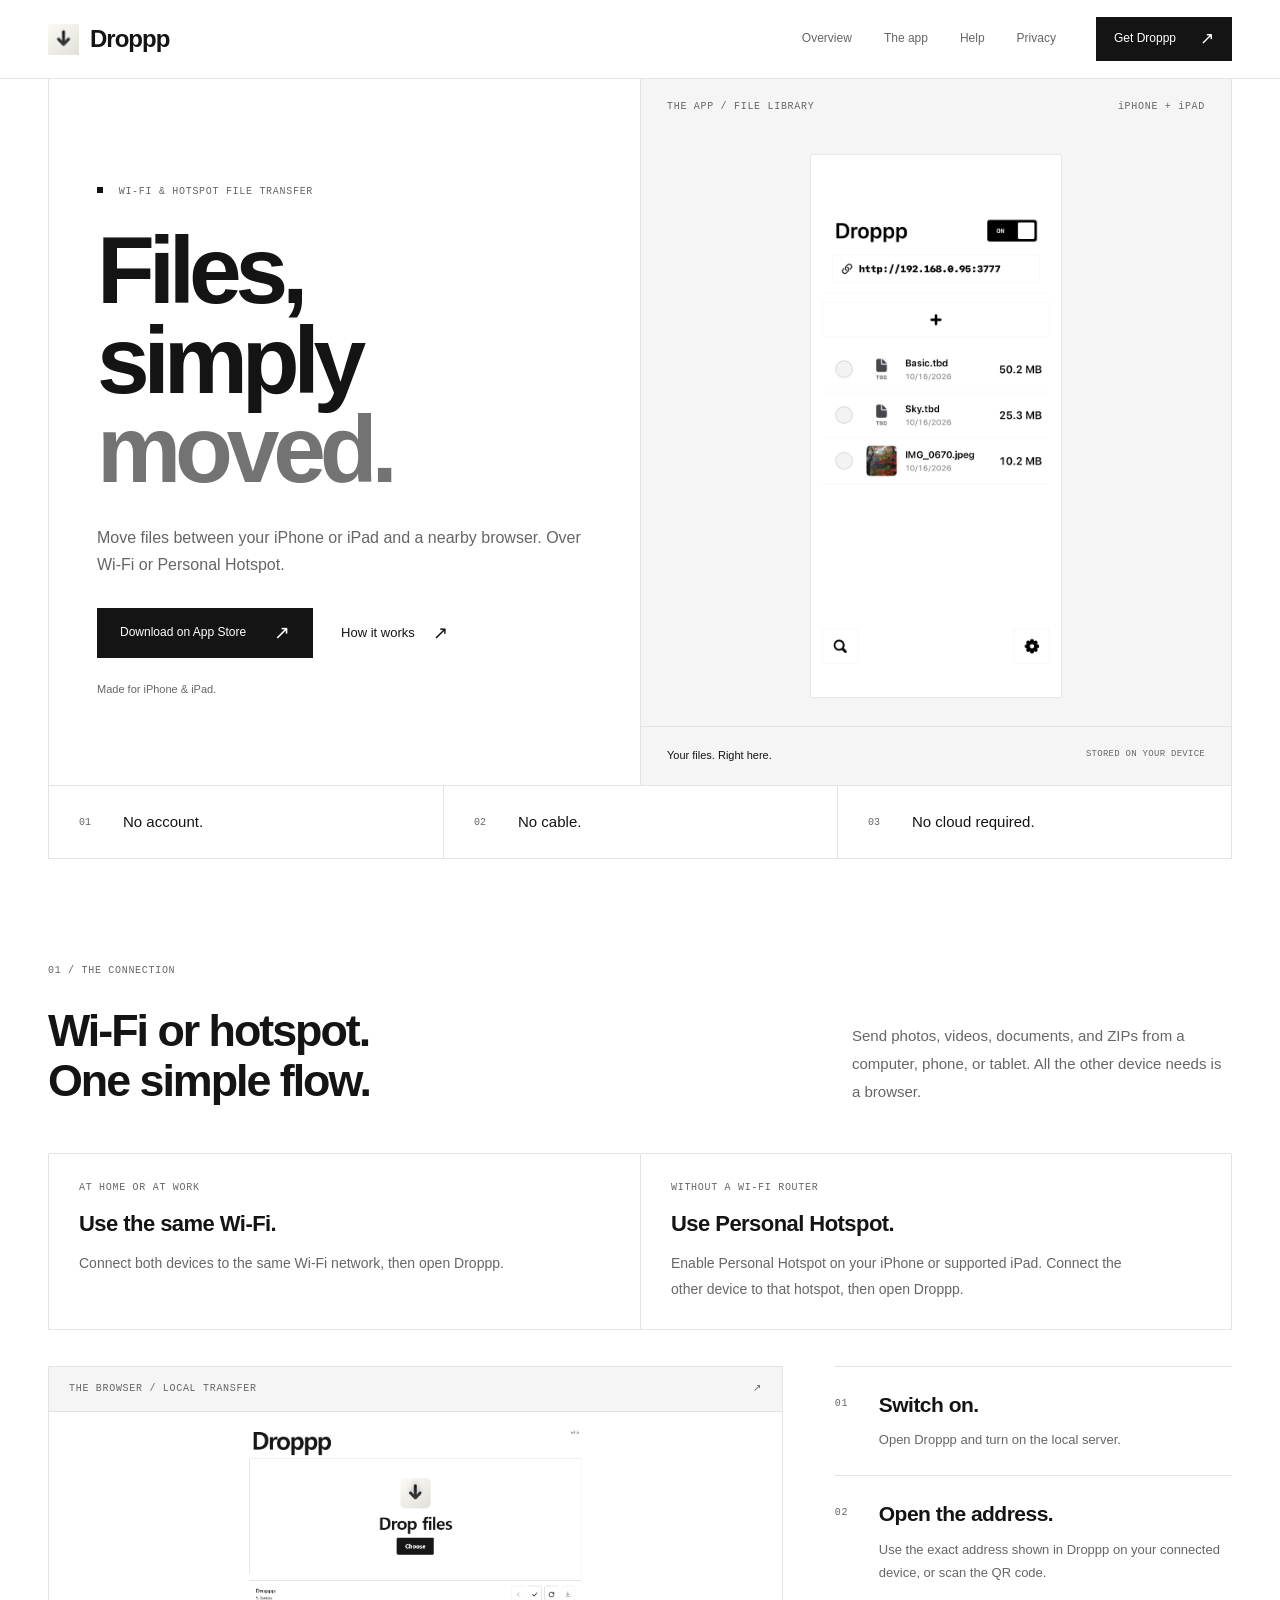
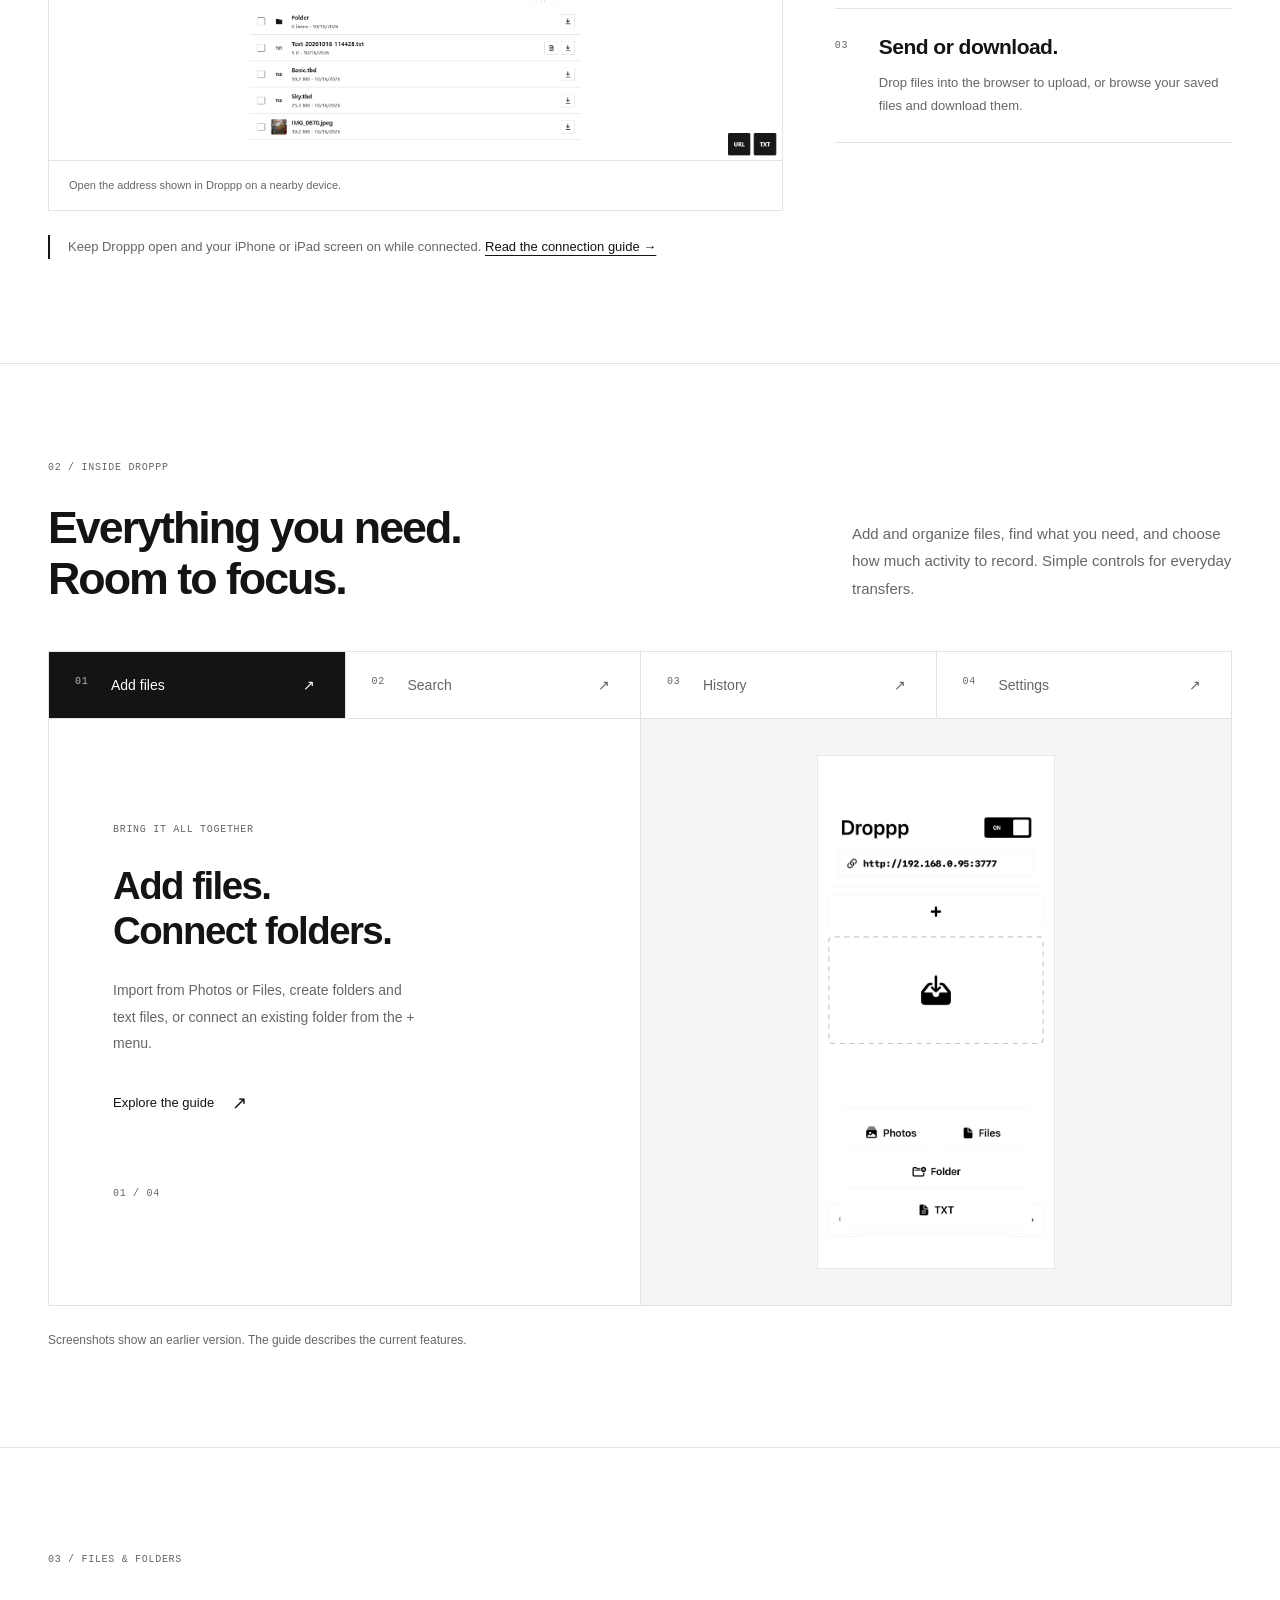
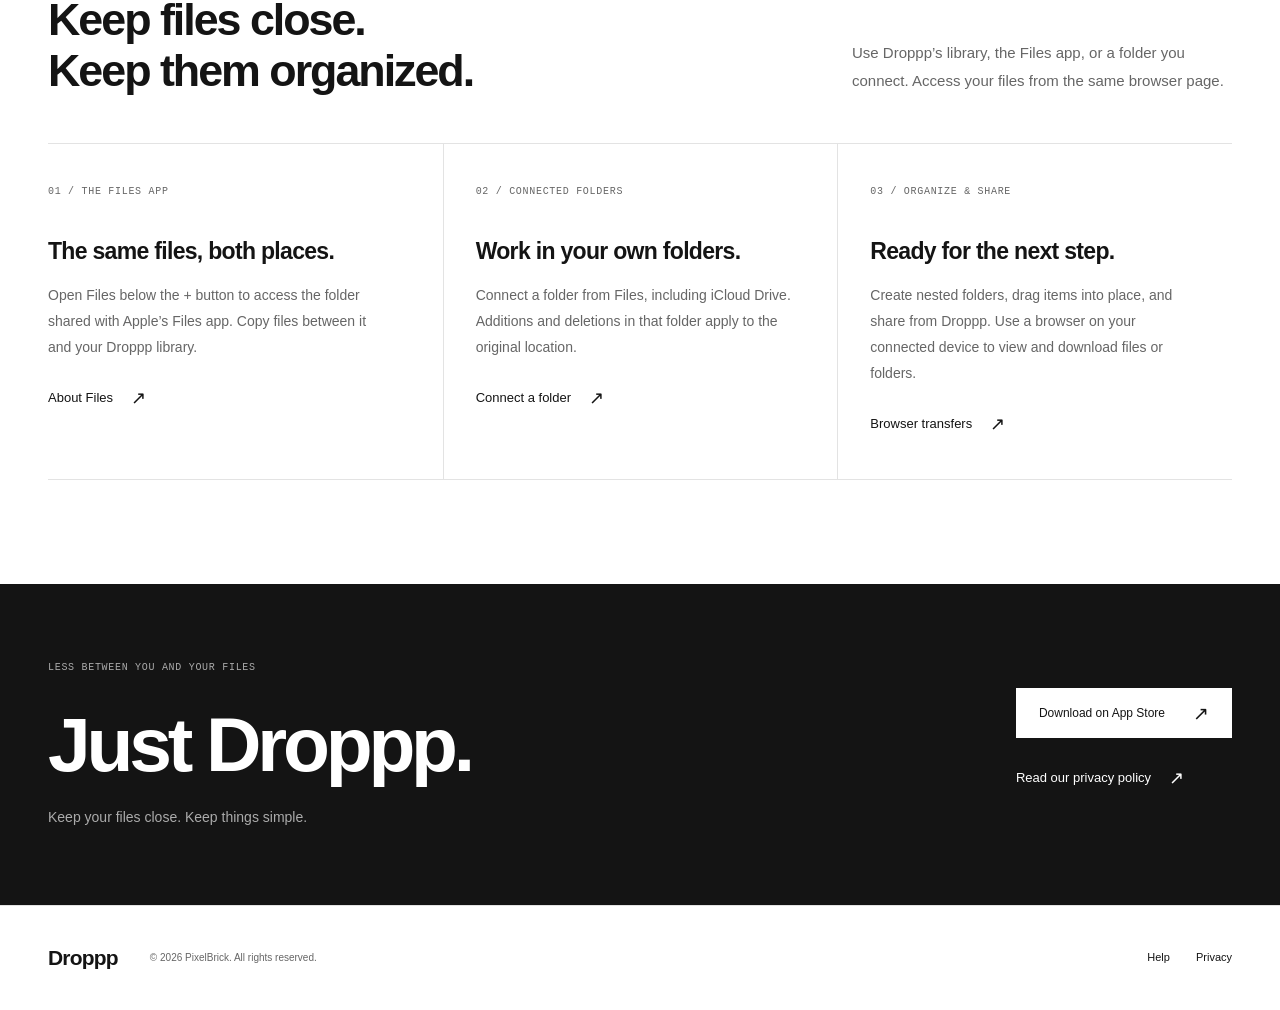
==== commit 1987c1d6: "Add files via upload" ====
--- a/index.html
+++ b/index.html
@@ -5,7 +5,7 @@
   <meta name="viewport" content="width=device-width, initial-scale=1.0" />
   <meta name="theme-color" content="#ffffff" />
   <title>Droppp — Files, simply moved.</title>
-  <meta name="description" content="Move files between your browser and iPhone or iPad over the same Wi-Fi. No account, no cable, no cloud upload. Just Droppp." />
+  <meta name="description" content="Transfer files between a browser and your iPhone or iPad over Wi-Fi or Personal Hotspot. Browse Files, connect folders, and keep things organized with Droppp." />
   <link rel="icon" href="favicon.png" />
   <link rel="stylesheet" href="styles.css" />
 </head>
@@ -25,9 +25,9 @@
   <main id="main">
     <section class="hero container" aria-labelledby="hero-title">
       <div class="hero-copy">
-        <p class="eyebrow"><span class="status-dot" aria-hidden="true"></span> LOCAL WI-FI FILE TRANSFER</p>
+        <p class="eyebrow"><span class="status-dot" aria-hidden="true"></span> WI-FI &amp; HOTSPOT FILE TRANSFER</p>
         <h1 id="hero-title">Files,<br />simply<br /><span class="muted-word">moved.</span></h1>
-        <p class="hero-description">From your browser to your iPhone.<br />And back again. Just a drop away.</p>
+        <p class="hero-description">Move files between your iPhone or iPad and a nearby browser. Over Wi-Fi or Personal Hotspot.</p>
         <div class="button-row">
           <a class="button button-primary" href="https://apps.apple.com/app/id6773982595" target="_blank" rel="noopener">Download on App Store <span aria-hidden="true">↗</span></a>
           <a class="text-link" href="help.html">How it works <span aria-hidden="true">↗</span></a>
@@ -36,39 +36,44 @@
       </div>
       <figure class="hero-preview">
         <div class="panel-label"><span>THE APP / FILE LIBRARY</span><span>iPHONE + iPAD</span></div>
-        <div class="hero-image-wrap"><img src="assets/iphone-library.jpg" alt="The updated Droppp app with its local connection address and stored files" width="1179" height="2556" fetchpriority="high" /></div>
+        <div class="hero-image-wrap"><img src="assets/iphone-library.jpg" alt="Droppp with its local connection address and stored files" width="1179" height="2556" fetchpriority="high" /></div>
         <figcaption><span>Your files. Right here.</span><span>STORED ON YOUR DEVICE</span></figcaption>
       </figure>
     </section>
 
     <div class="principles container" aria-label="Droppp principles">
-      <p><span>01</span> No account.</p><p><span>02</span> No cable.</p><p><span>03</span> No cloud upload.</p>
+      <p><span>01</span> No account.</p><p><span>02</span> No cable.</p><p><span>03</span> No cloud required.</p>
     </div>
 
     <section id="features" class="section container" aria-labelledby="overview-title">
       <div class="section-heading">
-        <div><p class="eyebrow">01 / THE CONNECTION</p><h2 id="overview-title">Two devices.<br />One simple flow.</h2></div>
-        <p>Photos, videos, documents, ZIPs. Move them over the same Wi-Fi with a browser and Droppp. No desktop software to install.</p>
+        <div><p class="eyebrow">01 / THE CONNECTION</p><h2 id="overview-title">Wi-Fi or hotspot.<br />One simple flow.</h2></div>
+        <p>Send photos, videos, documents, and ZIPs from a computer, phone, or tablet. All the other device needs is a browser.</p>
+      </div>
+      <div class="connection-options">
+        <article><p class="eyebrow">AT HOME OR AT WORK</p><h3>Use the same Wi-Fi.</h3><p>Connect both devices to the same Wi-Fi network, then open Droppp.</p></article>
+        <article><p class="eyebrow">WITHOUT A WI-FI ROUTER</p><h3>Use Personal Hotspot.</h3><p>Enable Personal Hotspot on your iPhone or supported iPad. Connect the other device to that hotspot, then open Droppp.</p></article>
       </div>
       <div class="transfer-layout">
         <figure class="browser-preview">
           <div class="panel-label"><span>THE BROWSER / LOCAL TRANSFER</span><span aria-hidden="true">↗</span></div>
-          <img src="assets/browser-transfer.png" alt="The new Droppp browser interface with a file drop area and a list of downloadable files" width="1897" height="901" loading="lazy" decoding="async" />
+          <img src="assets/browser-transfer.png" alt="Droppp in a browser, with a file drop area and downloadable files" width="1897" height="901" loading="lazy" decoding="async" />
           <figcaption>Open the address shown in Droppp on a nearby device.</figcaption>
         </figure>
         <ol class="flow-list">
           <li><span class="list-index">01</span><div><h3>Switch on.</h3><p>Open Droppp and turn on the local server.</p></div></li>
-          <li><span class="list-index">02</span><div><h3>Connect.</h3><p>Open the app’s address in a browser on the same Wi-Fi.</p></div></li>
-          <li><span class="list-index">03</span><div><h3>Drop your files.</h3><p>Upload to your iPhone or download files back to your computer.</p></div></li>
+          <li><span class="list-index">02</span><div><h3>Open the address.</h3><p>Use the exact address shown in Droppp on your connected device, or scan the QR code.</p></div></li>
+          <li><span class="list-index">03</span><div><h3>Send or download.</h3><p>Drop files into the browser to upload, or browse your saved files and download them.</p></div></li>
         </ol>
       </div>
+      <p class="text-note">Keep Droppp open and your iPhone or iPad screen on while connected. <a href="help.html#connect">Read the connection guide →</a></p>
     </section>
 
     <section id="screens" class="app-section" aria-labelledby="app-title">
       <div class="container">
         <div class="section-heading">
           <div><p class="eyebrow">02 / INSIDE DROPPP</p><h2 id="app-title">Everything you need.<br />Room to focus.</h2></div>
-          <p>A direct file library, useful search, and a clear view of your activity. Familiar controls, without the clutter.</p>
+          <p>Add and organize files, find what you need, and choose how much activity to record. Simple controls for everyday transfers.</p>
         </div>
         <div class="app-explorer" data-explorer>
           <div class="explorer-tabs" aria-label="Explore app screens">
@@ -78,7 +83,7 @@
             <button id="tab-settings" class="explorer-tab" type="button" aria-controls="panel-settings"><span class="list-index">04</span><span>Settings</span><span aria-hidden="true">↗</span></button>
           </div>
           <div class="explorer-panel" id="panel-add" aria-labelledby="tab-add">
-            <div class="explorer-copy"><p class="eyebrow">BRING IT ALL TOGETHER</p><h3>A home for<br />your next drop.</h3><p>Add from Photos or Files, create a folder, or make a text file. Keep what you need together in Droppp.</p><a class="text-link" href="help.html#manage">Explore the guide <span aria-hidden="true">↗</span></a><p class="screen-count">01 / 04</p></div>
+            <div class="explorer-copy"><p class="eyebrow">BRING IT ALL TOGETHER</p><h3>Add files.<br />Connect folders.</h3><p>Import from Photos or Files, create folders and text files, or connect an existing folder from the + menu.</p><a class="text-link" href="help.html#manage">Explore the guide <span aria-hidden="true">↗</span></a><p class="screen-count">01 / 04</p></div>
             <figure class="explorer-image"><img src="assets/iphone-add-files.jpg" alt="Droppp add menu with Photos, Files, Folder, and TXT options" width="1179" height="2556" loading="lazy" decoding="async" /></figure>
           </div>
           <div class="explorer-panel" id="panel-search" aria-labelledby="tab-search">
@@ -86,23 +91,24 @@
             <figure class="explorer-image"><img src="assets/iphone-search.jpg" alt="Droppp file search with item type, extension, and size filters" width="1179" height="2556" loading="lazy" decoding="async" /></figure>
           </div>
           <div class="explorer-panel" id="panel-history" aria-labelledby="tab-history">
-            <div class="explorer-copy"><p class="eyebrow">A CLEARER PICTURE</p><h3>Every move.<br />In view.</h3><p>See recent additions, downloads, and deletions. History brings your file activity and transfer insights into one place.</p><a class="text-link" href="help.html#history">Explore the guide <span aria-hidden="true">↗</span></a><p class="screen-count">03 / 04</p></div>
+            <div class="explorer-copy"><p class="eyebrow">A CLEARER PICTURE</p><h3>Activity,<br />on your terms.</h3><p>Review additions, downloads, and deletions in History. Turn on Disable history in Settings to stop recording new activity.</p><a class="text-link" href="help.html#history">Explore the guide <span aria-hidden="true">↗</span></a><p class="screen-count">03 / 04</p></div>
             <figure class="explorer-image"><img src="assets/iphone-history.jpg" alt="Droppp History with activity counts, transferred data, filters, and recent events" width="1179" height="2556" loading="lazy" decoding="async" /></figure>
           </div>
           <div class="explorer-panel" id="panel-settings" aria-labelledby="tab-settings">
-            <div class="explorer-copy"><p class="eyebrow">MAKE IT YOURS</p><h3>Small details.<br />Your preference.</h3><p>Choose a light or dark appearance, set your language, and control automatic screen dimming from Settings.</p><a class="text-link" href="help.html#settings">Explore the guide <span aria-hidden="true">↗</span></a><p class="screen-count">04 / 04</p></div>
+            <div class="explorer-copy"><p class="eyebrow">MAKE IT YOURS</p><h3>Fewer interruptions.<br />Your preference.</h3><p>Choose your appearance and language, dim the screen, or hide import success messages. Droppp also remembers your server’s ON/OFF setting.</p><a class="text-link" href="help.html#settings">Explore the guide <span aria-hidden="true">↗</span></a><p class="screen-count">04 / 04</p></div>
             <figure class="explorer-image"><img src="assets/iphone-settings.jpg" alt="Droppp Settings with appearance, auto-dim screen, language, History, and Help" width="1179" height="2556" loading="lazy" decoding="async" /></figure>
           </div>
         </div>
+        <p class="screenshot-note">Screenshots show an earlier version. The guide describes the current features.</p>
       </div>
     </section>
 
     <section id="routine" class="section container use-section" aria-labelledby="use-title">
-      <div class="section-heading"><div><p class="eyebrow">03 / EVERYDAY TRANSFERS</p><h2 id="use-title">A shorter path<br />between devices.</h2></div><p>For the work file on your PC, the photo on your phone, and everything you want to keep close.</p></div>
+      <div class="section-heading"><div><p class="eyebrow">03 / FILES &amp; FOLDERS</p><h2 id="use-title">Keep files close.<br />Keep them organized.</h2></div><p>Use Droppp’s library, the Files app, or a folder you connect. Access your files from the same browser page.</p></div>
       <div class="use-grid">
-        <article><span class="list-index">01 / COMPUTER → iPHONE</span><h3>From desktop to pocket.</h3><p>Send documents, screenshots, and archives from a Windows PC or Mac straight to Droppp.</p></article>
-        <article><span class="list-index">02 / BROWSER → iPAD</span><h3>A browser is enough.</h3><p>Connect from an Android device, tablet, or computer. Keep both devices on the same Wi-Fi.</p></article>
-        <article><span class="list-index">03 / YOUR FILES → YOUR APPS</span><h3>Ready for what’s next.</h3><p>Collect files locally, then share, move, or delete them whenever you’re ready.</p></article>
+        <article><span class="list-index">01 / THE FILES APP</span><h3>The same files, both places.</h3><p>Open Files below the + button to access the folder shared with Apple’s Files app. Copy files between it and your Droppp library.</p><a class="text-link" href="help.html#files">About Files <span aria-hidden="true">↗</span></a></article>
+        <article><span class="list-index">02 / CONNECTED FOLDERS</span><h3>Work in your own folders.</h3><p>Connect a folder from Files, including iCloud Drive. Additions and deletions in that folder apply to the original location.</p><a class="text-link" href="help.html#folders">Connect a folder <span aria-hidden="true">↗</span></a></article>
+        <article><span class="list-index">03 / ORGANIZE &amp; SHARE</span><h3>Ready for the next step.</h3><p>Create nested folders, drag items into place, and share from Droppp. Use a browser on your connected device to view and download files or folders.</p><a class="text-link" href="help.html#transfer">Browser transfers <span aria-hidden="true">↗</span></a></article>
       </div>
     </section>
 
@@ -113,4 +119,4 @@
   <footer class="site-footer"><div class="container footer-inner"><a class="footer-wordmark" href="index.html">Droppp</a><p>&copy; 2026 PixelBrick. All rights reserved.</p><div><a href="help.html">Help</a><a href="privacy.html">Privacy</a></div></div></footer>
   <script src="nav.js"></script>
 </body>
-</html>+</html>
--- a/styles.css
+++ b/styles.css
@@ -72,6 +72,12 @@
 .section-heading { display: grid; grid-template-columns: 1.2fr 1fr; align-items: end; gap: 80px; margin-bottom: 48px; }
 .section-heading h2 { font-size: clamp(34px, 3.5vw, 48px); line-height: 1.12; letter-spacing: -.045em; }
 .section-heading > p { max-width: 380px; justify-self: end; color: var(--muted); font-size: 15px; line-height: 1.85; }
+.connection-options { display: grid; grid-template-columns: repeat(2, minmax(0, 1fr)); margin-bottom: 36px; border: 1px solid var(--line); }
+.connection-options article { min-width: 0; padding: 26px 30px; }
+.connection-options article + article { border-left: 1px solid var(--line); }
+.connection-options .eyebrow { margin-bottom: 14px; }
+.connection-options h3 { font-size: 22px; line-height: 1.3; letter-spacing: -.025em; }
+.connection-options p:not(.eyebrow) { margin-top: 12px; max-width: 460px; color: var(--muted); font-size: 14px; line-height: 1.85; }
 .transfer-layout { display: grid; grid-template-columns: 1.85fr 1fr; gap: 52px; align-items: stretch; }
 .browser-preview { min-width: 0; border: 1px solid var(--line); align-self: center; }
 .browser-preview .panel-label { border-bottom: 1px solid var(--line); background: var(--surface); padding: 14px 20px; }
@@ -108,6 +114,8 @@
 .use-grid article + article { border-left: 1px solid var(--line); }
 .use-grid h3 { font-size: 23px; line-height: 1.3; letter-spacing: -.03em; margin-top: 36px; }
 .use-grid p { font-size: 14px; color: var(--muted); line-height: 1.85; margin-top: 16px; max-width: 320px; }
+.use-grid .text-link { margin-top: 16px; }
+.screenshot-note { color: var(--muted); font-size: 12px; line-height: 1.8; margin-top: 24px; }
 .download-section { background: var(--ink); color: #fff; padding-block: 76px; }
 .download-layout { display: flex; justify-content: space-between; align-items: center; gap: 50px; }
 .download-section .eyebrow { color: #ababab; }
@@ -123,7 +131,7 @@
 .footer-inner > div a { display: inline-flex; align-items: center; min-height: 44px; font-size: 11px; }
 .footer-inner a:hover { text-decoration: underline; text-underline-offset: 5px; }
 
-/* Help: indexed documentation with images only where a current capture exists. */
+/* Help: current instructions, with earlier screenshots for orientation. */
 .document-heading { padding-block: 72px 60px; border-bottom: 1px solid var(--line); }
 .document-heading h1 { font-size: clamp(46px, 5.2vw, 72px); line-height: 1.08; letter-spacing: -.055em; }
 .document-heading .intro { margin-top: 25px; max-width: 570px; font-size: 16px; color: var(--muted); line-height: 1.85; }
@@ -137,6 +145,10 @@
 .guide-intro { padding: 0 0 32px; }
 .guide-intro h2 { font-size: 22px; line-height: 1.3; letter-spacing: -.03em; }
 .guide-intro ul { margin: 18px 0 0; padding-left: 18px; color: var(--muted); font-size: 13px; line-height: 2; }
+.guide-intro .connection-options { margin-block: 20px 0; }
+.guide-intro .connection-options article { padding: 22px; }
+.guide-intro .connection-options h3 { font-size: 18px; }
+.guide-intro .connection-options p { font-size: 13px; }
 .guide-step { border-top: 1px solid var(--line); padding-block: 40px; scroll-margin-top: 100px; }
 .step-heading { display: grid; grid-template-columns: 32px 1fr; gap: 15px; margin-bottom: 26px; }
 .step-heading .list-index { margin-top: 6px; }
@@ -157,7 +169,11 @@
 .detail-copy h3 { font-size: 17px; letter-spacing: -.02em; line-height: 1.4; margin-bottom: 10px; }
 .detail-copy h3:not(:first-child) { margin-top: 28px; }
 .detail-copy p, .text-note { font-size: 13px; line-height: 1.85; color: var(--muted); }
+.guide-topics { display: grid; gap: 24px; margin-block: 24px; }
+.guide-topics h3 { font-size: 18px; line-height: 1.4; letter-spacing: -.02em; margin-bottom: 8px; }
+.guide-topics p { color: var(--muted); font-size: 14px; line-height: 1.85; max-width: 660px; }
 .text-note { border-left: 2px solid var(--ink); padding-left: 18px; margin-top: 24px; }
+.text-note a { color: var(--ink); text-decoration: underline; text-underline-offset: 4px; }
 .faq { border-bottom: 1px solid var(--line); }
 .faq details { border-top: 1px solid var(--line); }
 .faq summary { list-style: none; display: flex; justify-content: space-between; gap: 24px; cursor: pointer; padding: 20px 0; font-size: 14px; font-weight: 500; }
@@ -234,6 +250,11 @@
   .section-heading h2 { font-size: 36px; }
   .section-heading > p { justify-self: start; max-width: 520px; font-size: 14px; }
   .eyebrow { margin-bottom: 20px; }
+  .connection-options { grid-template-columns: 1fr; margin-bottom: 28px; }
+  .connection-options article { padding: 22px; }
+  .connection-options article + article { border-left: 0; border-top: 1px solid var(--line); }
+  .connection-options h3 { font-size: 21px; }
+  .connection-options p:not(.eyebrow) { font-size: 13px; }
   .transfer-layout { grid-template-columns: 1fr; gap: 26px; }
   .browser-preview figcaption { font-size: 10px; }
   .flow-list li { padding-block: 22px; }
@@ -273,6 +294,7 @@
   .step-heading { grid-template-columns: 24px 1fr; gap: 10px; }
   .step-heading h2 { font-size: 25px; }
   .step-heading p { font-size: 13px; }
+  .guide-topics p { font-size: 13px; }
   .guide-pair figure { padding: 15px 12px 0; }
   .guide-pair figcaption { font-size: 9px; padding-block: 14px; }
   .guide-detail { grid-template-columns: 1fr; }
@@ -294,4 +316,4 @@
 @media (prefers-reduced-motion: reduce) {
   html { scroll-behavior: auto; }
   *, *::before, *::after { transition: none !important; animation: none !important; }
-}+}
